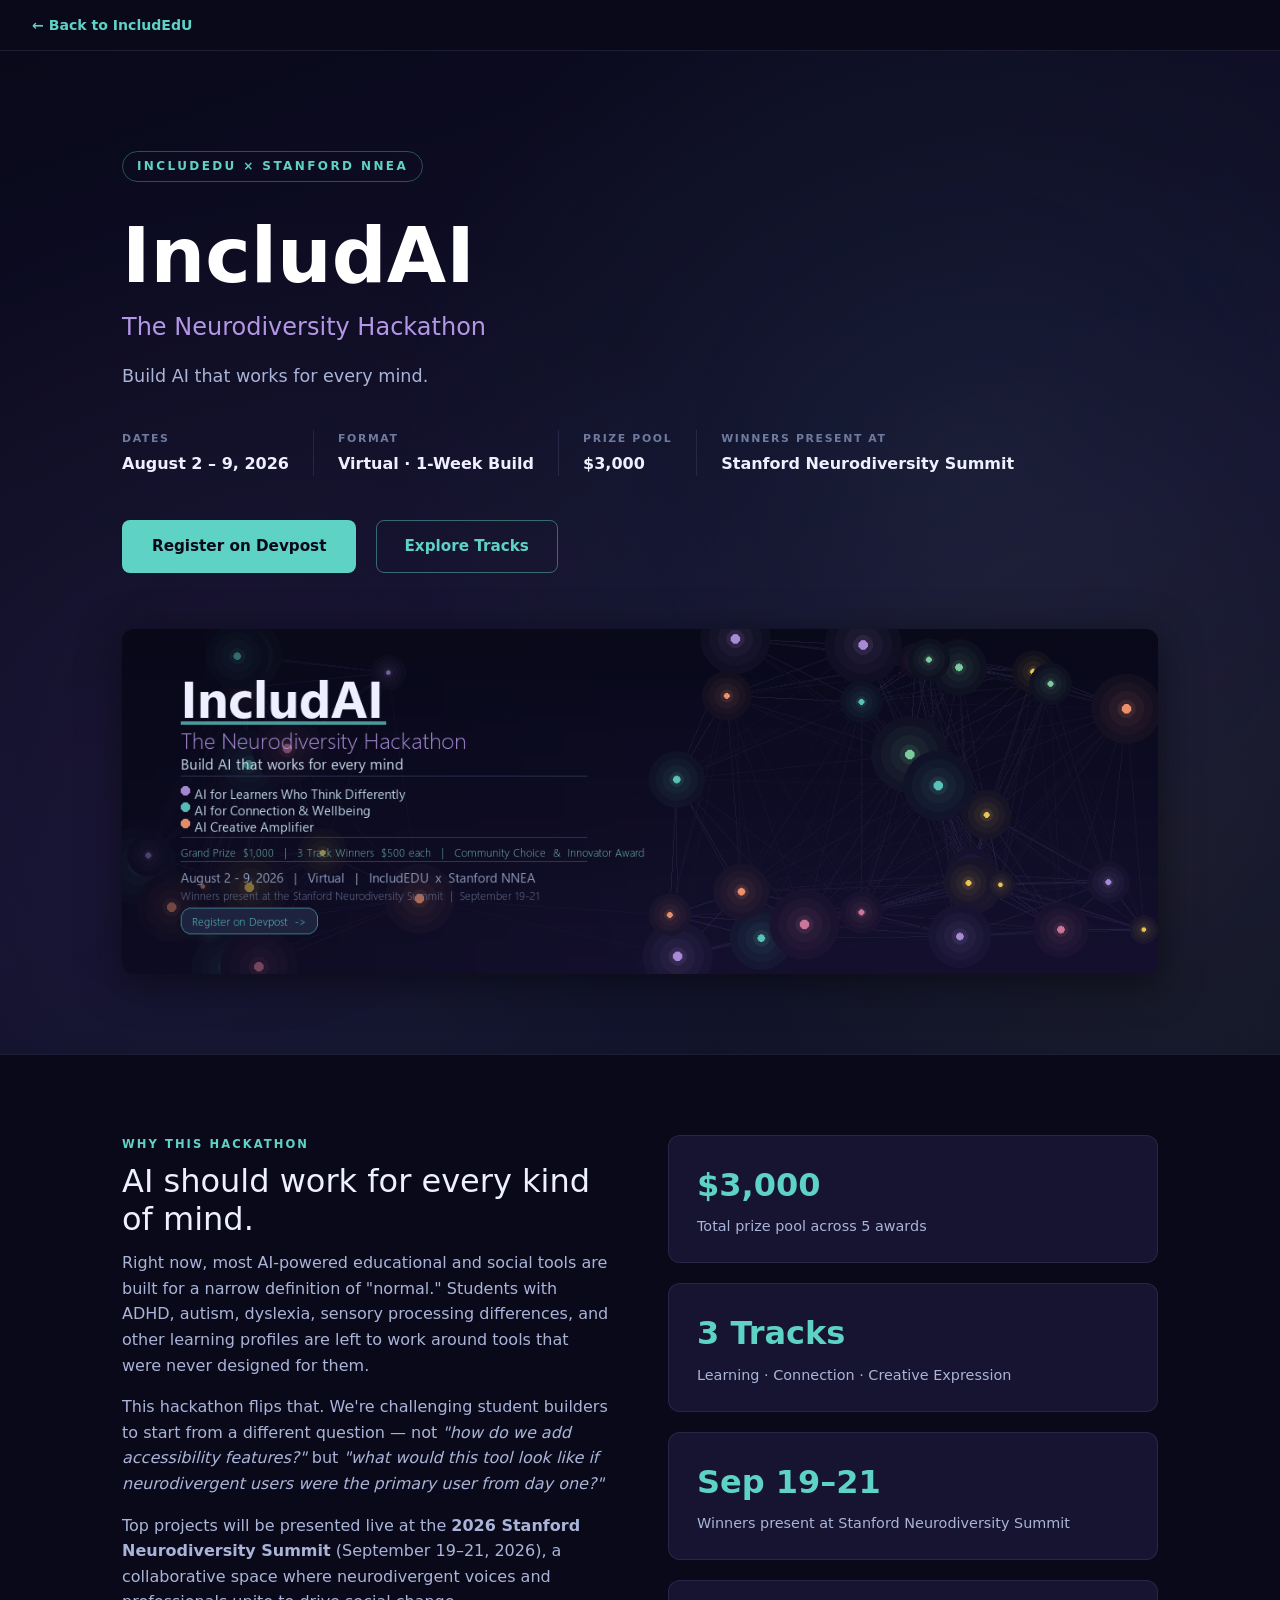
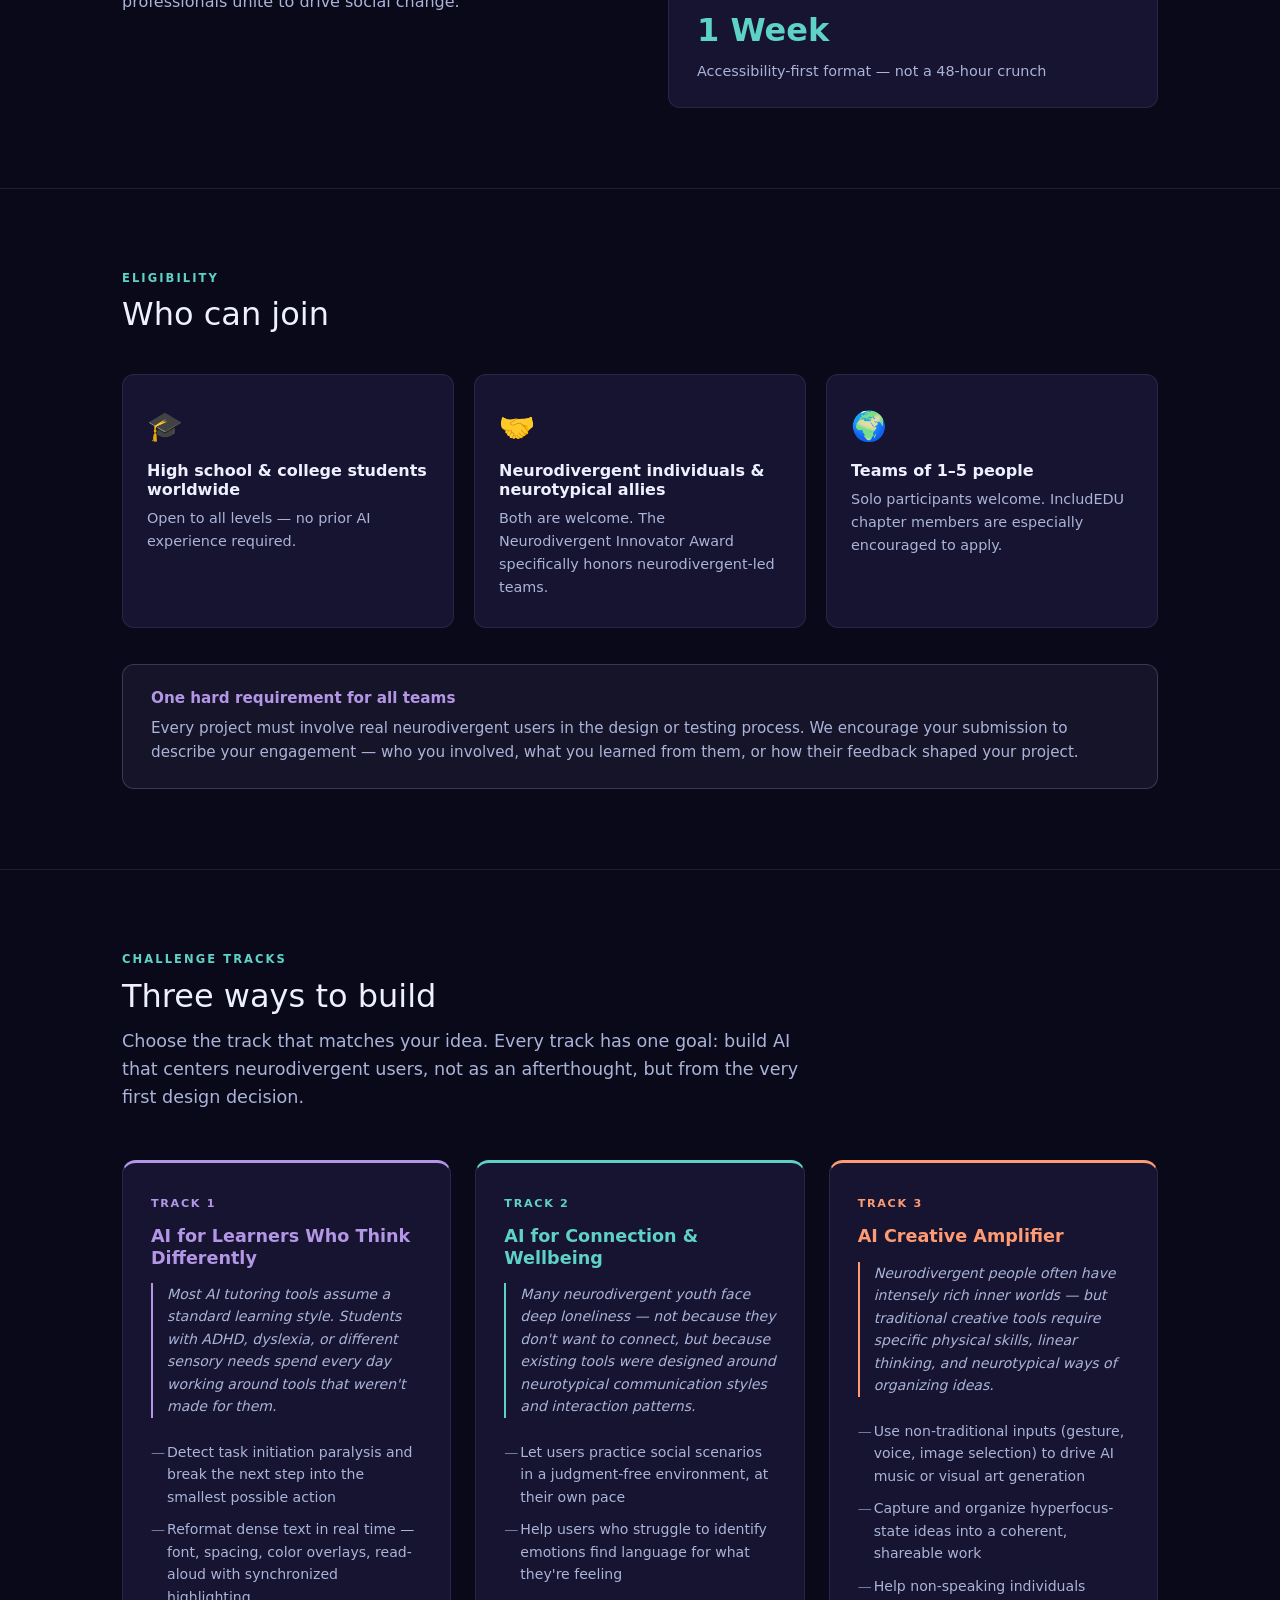
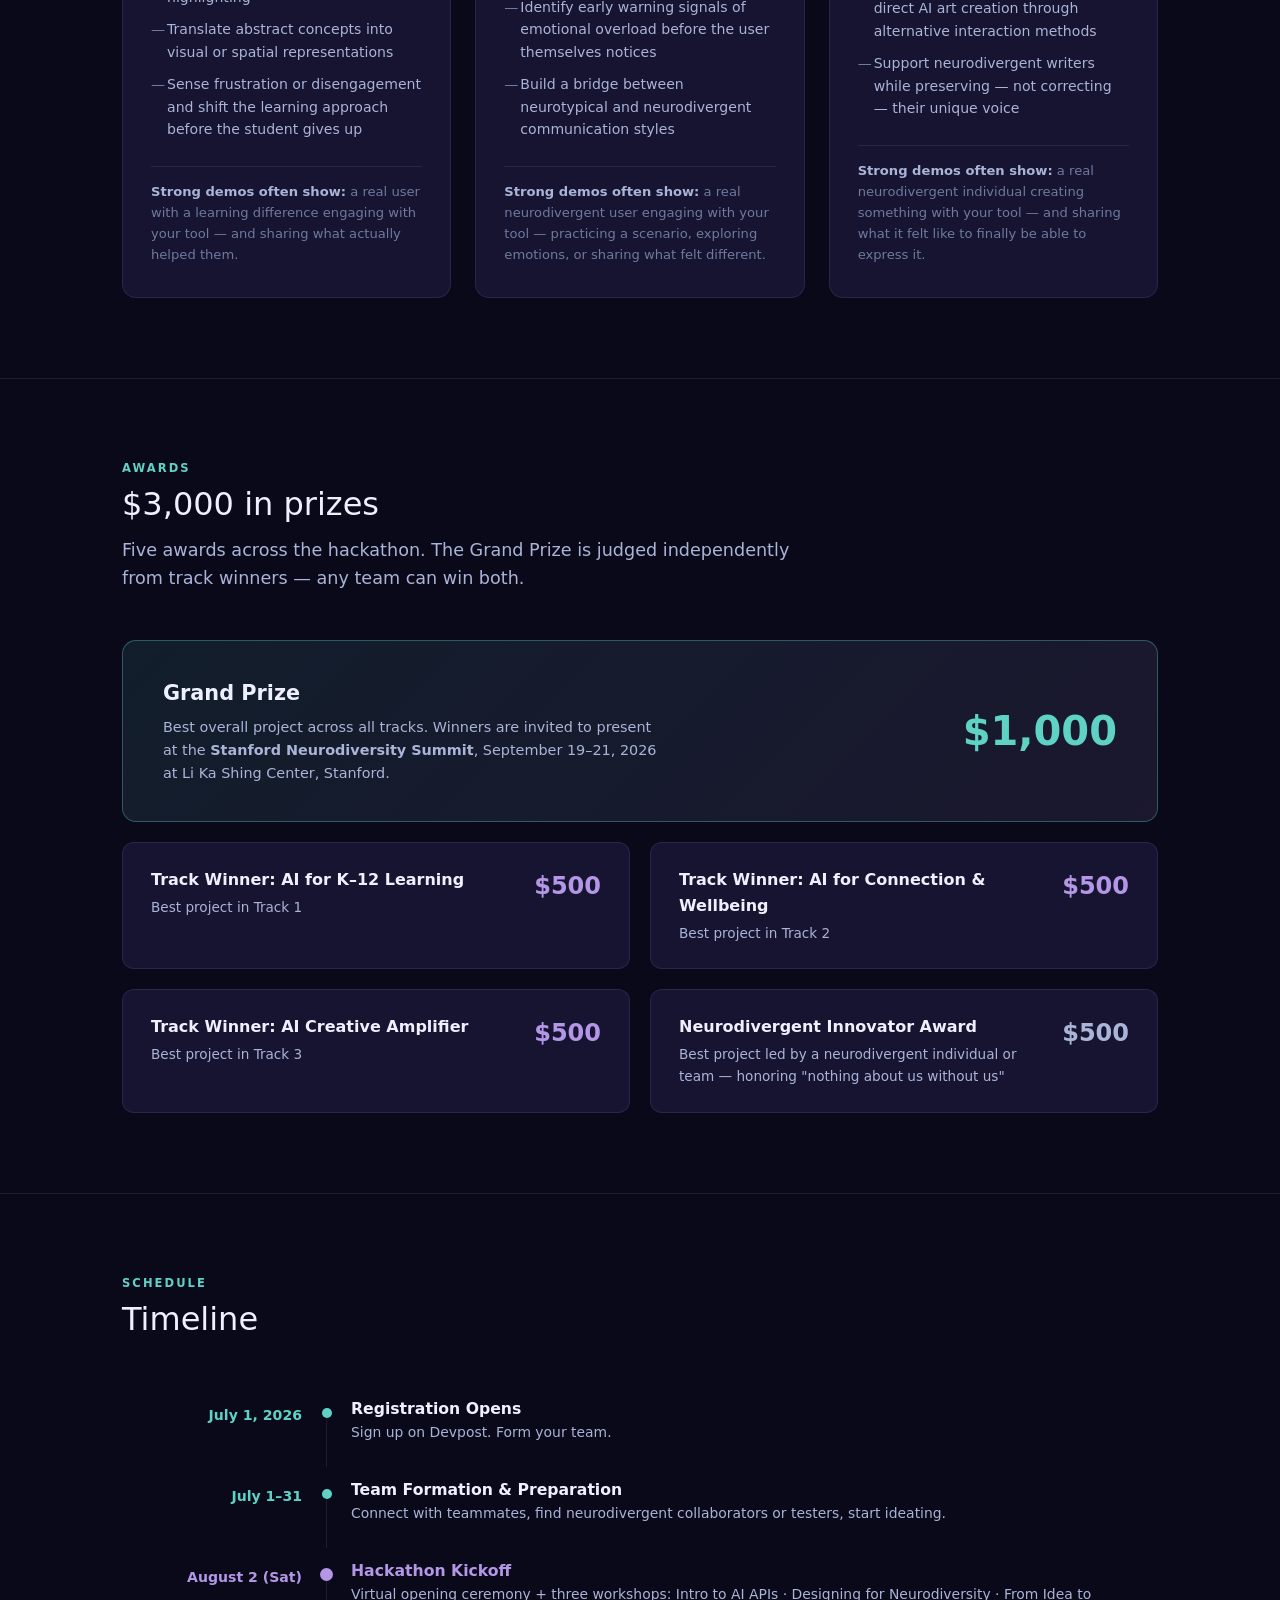
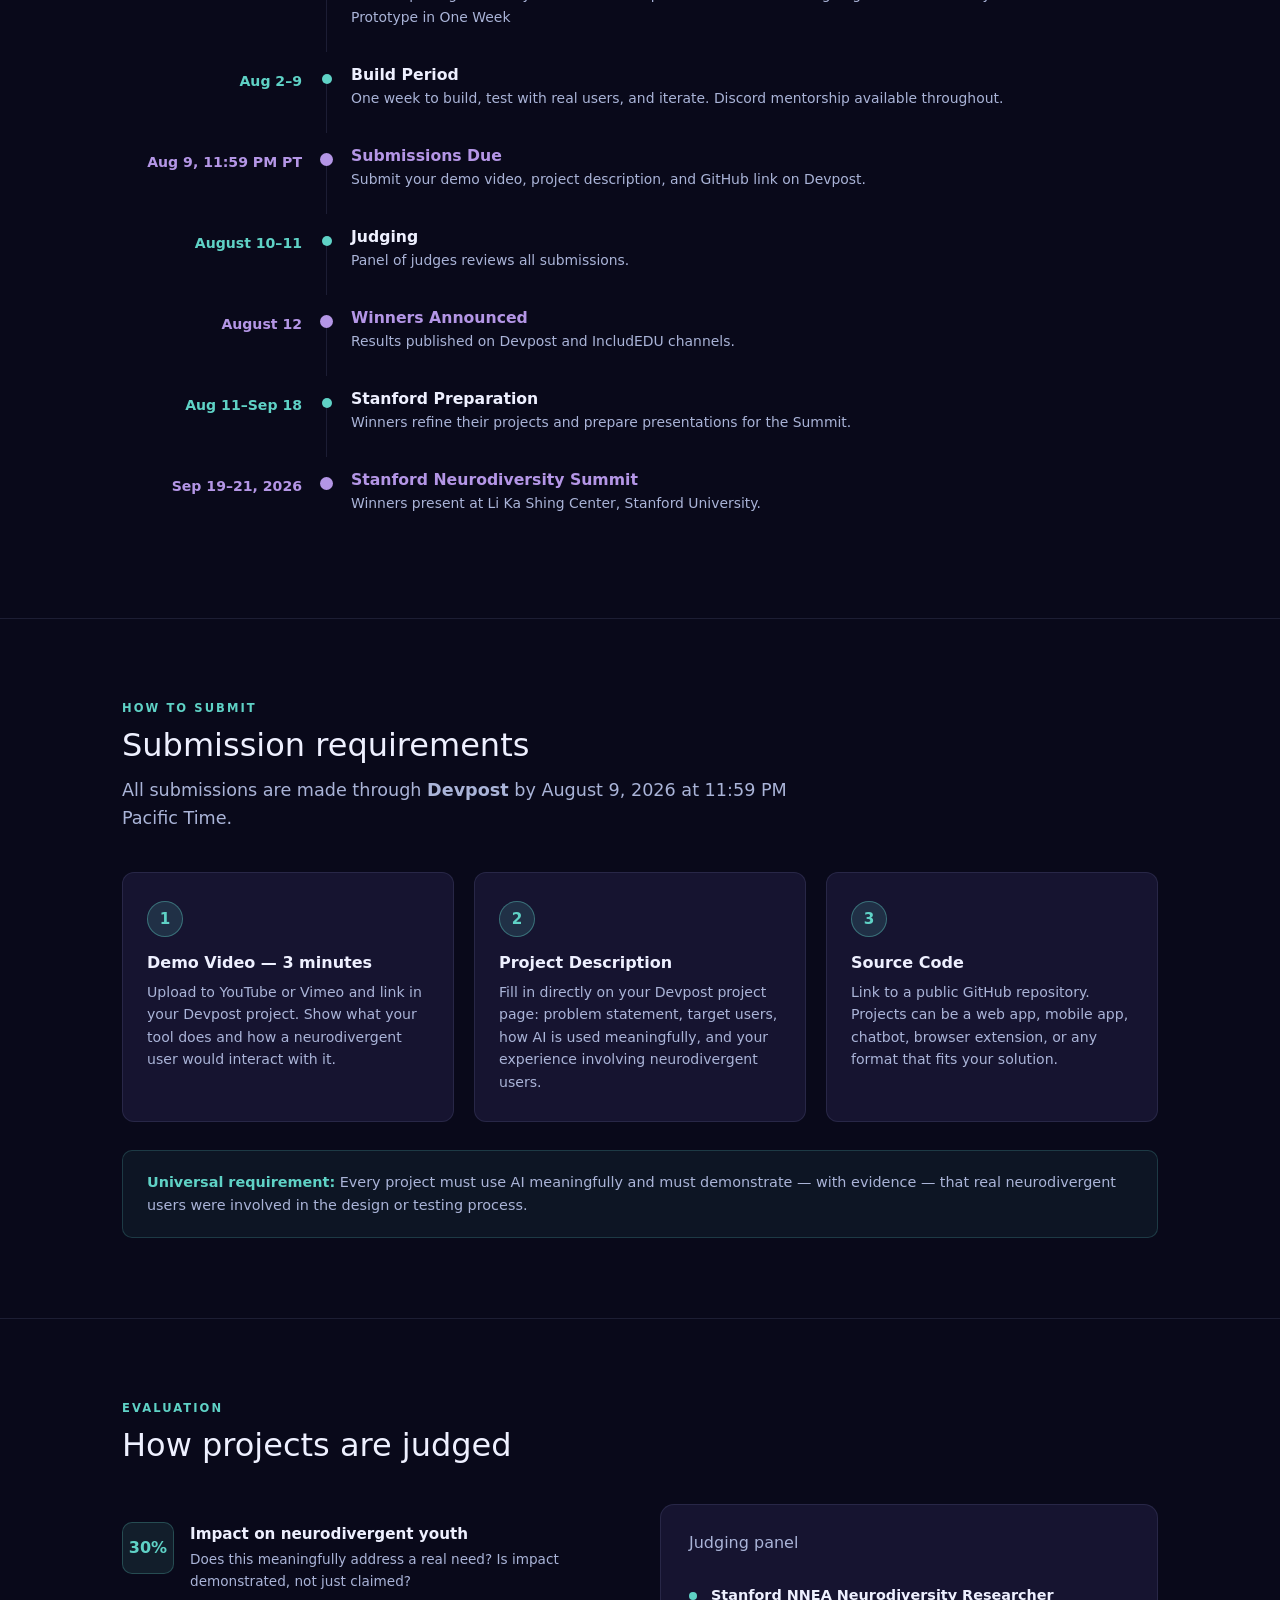
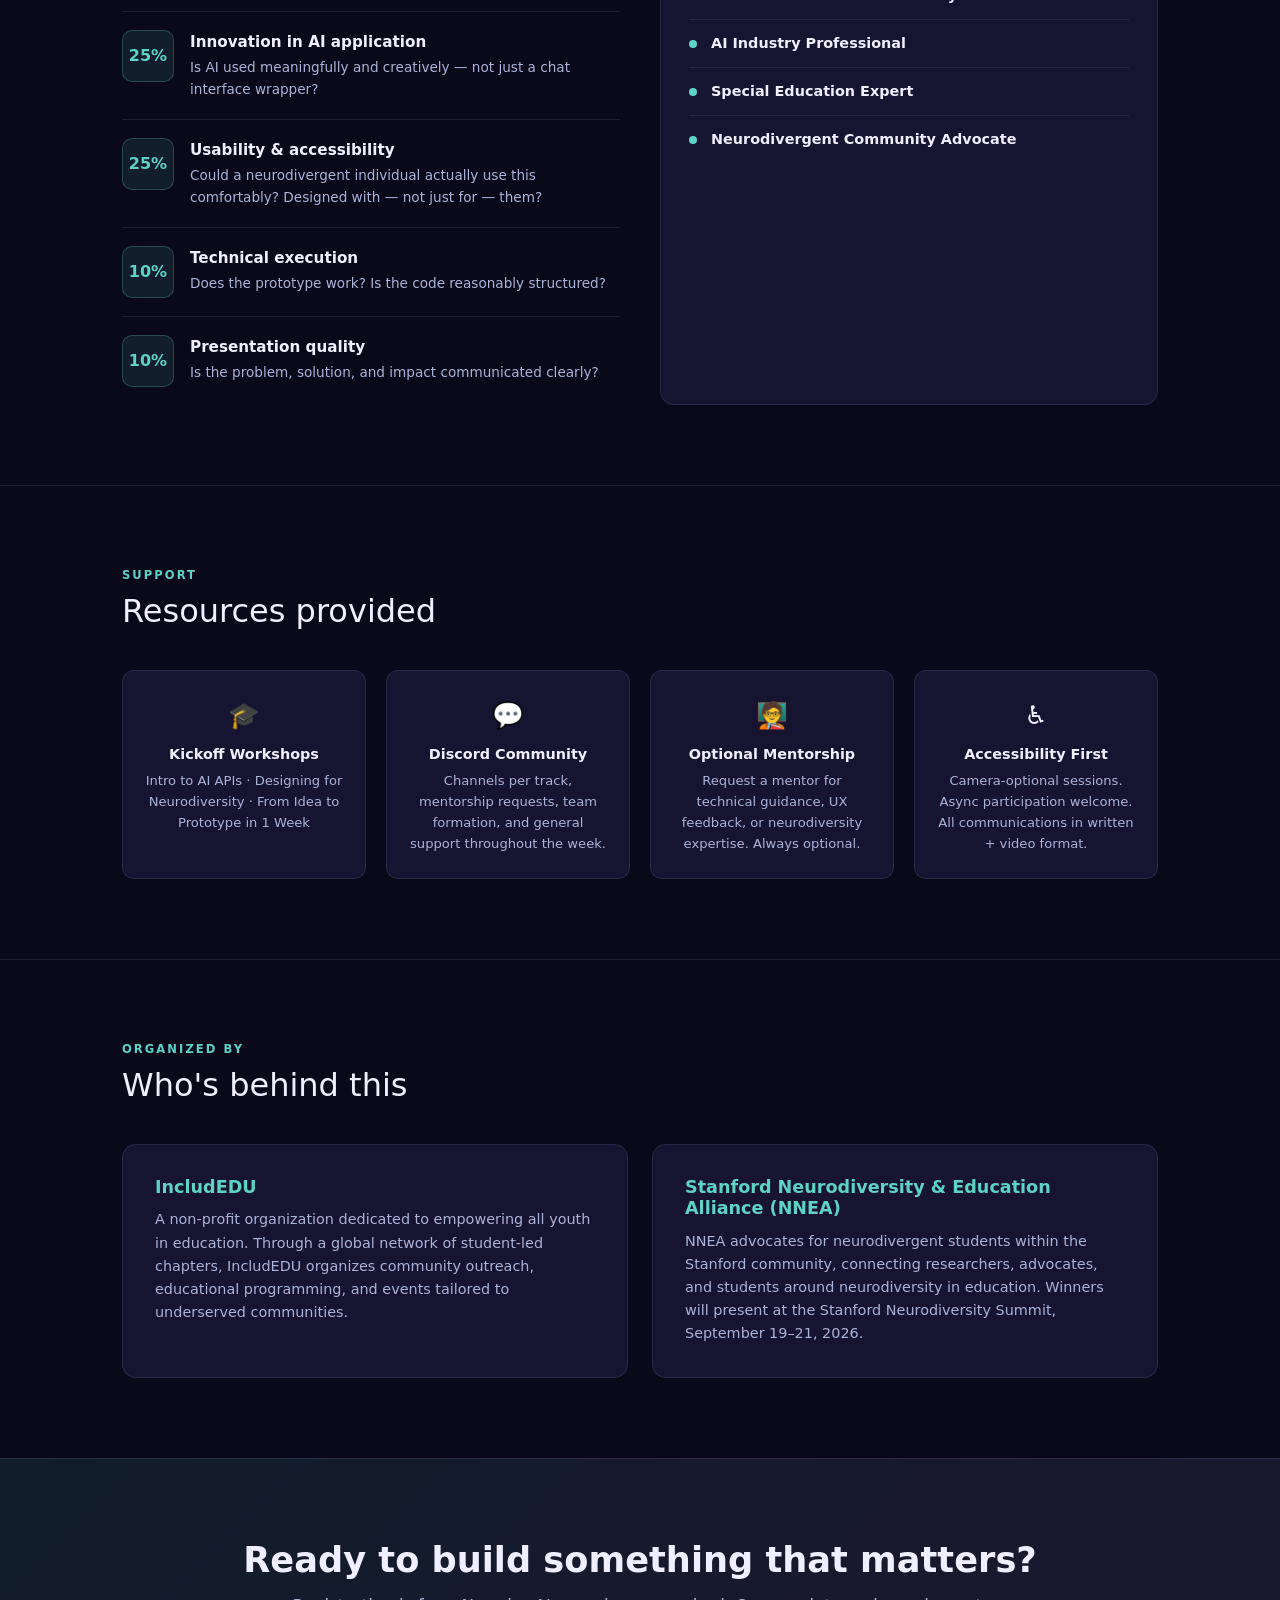
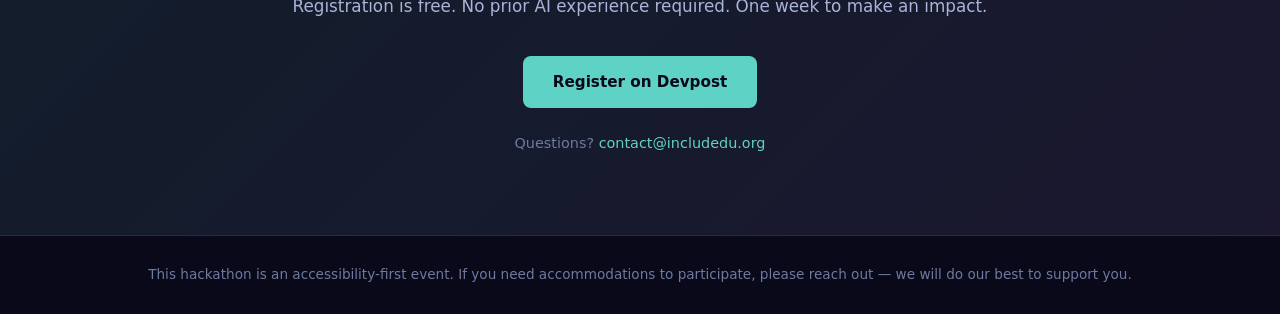
==== hackathon.html @ 64c28fb8 "Update hackathon timeline: judging Aug 10-11, winners Aug 12 Co-Authored-By: Claude Sonnet 4.6 <nore" ====
<!DOCTYPE html>
<html lang="en">
<head>
  <meta charset="UTF-8" />
  <meta name="viewport" content="width=device-width, initial-scale=1.0"/>
  <title>IncludAI: The Neurodiversity Hackathon | IncludEDU</title>
  <style>
    /* ── Reset & Base ─────────────────────────────── */
    *, *::before, *::after { box-sizing: border-box; margin: 0; padding: 0; }

    :root {
      --teal:     #5fd2c6;
      --lavender: #b496e6;
      --coral:    #ff9b73;
      --yellow:   #ffd555;
      --mint:     #87dcaa;
      --rose:     #da80a2;
      --dark:     #09091a;
      --dark-mid: #13102e;
      --dark-card:#161430;
      --border:   rgba(140,150,200,0.15);
      --text:     #eef0ff;
      --text-sub: #aab4d8;
      --text-dim: #6e7a9e;
      --font:     'Segoe UI', system-ui, -apple-system, sans-serif;
    }

    body { font-family: var(--font); background: var(--dark); color: var(--text); line-height: 1.6; }
    a { color: var(--teal); text-decoration: none; }
    a:hover { text-decoration: underline; }
    img { max-width: 100%; display: block; }

    .container { max-width: 1100px; margin: 0 auto; padding: 0 32px; }
    section { padding: 80px 0; }
    section + section { border-top: 1px solid var(--border); }

    h1, h2, h3 { line-height: 1.2; }
    h2 { font-size: 2rem; font-weight: 300; margin-bottom: 12px; color: var(--text); }
    h3 { font-size: 1.25rem; font-weight: 600; margin-bottom: 10px; }
    .section-label {
      font-size: 0.72rem; font-weight: 700; letter-spacing: 0.18em;
      text-transform: uppercase; color: var(--teal); margin-bottom: 8px;
    }
    .lead { font-size: 1.1rem; color: var(--text-sub); max-width: 680px; }

    /* ── Hero ─────────────────────────────────────── */
    .hero {
      background: linear-gradient(160deg, #09091a 0%, #13102e 60%, #0d1526 100%);
      padding: 100px 0 80px;
      position: relative; overflow: hidden;
    }
    .hero::before {
      content: '';
      position: absolute; inset: 0;
      background-image:
        radial-gradient(circle at 75% 40%, rgba(95,210,198,0.07) 0%, transparent 50%),
        radial-gradient(circle at 20% 70%, rgba(180,150,230,0.06) 0%, transparent 45%),
        radial-gradient(circle at 90% 80%, rgba(255,155,115,0.05) 0%, transparent 40%);
    }
    .hero .container { position: relative; }
    .hero-eyebrow {
      display: inline-block;
      font-size: 0.75rem; font-weight: 700; letter-spacing: 0.2em;
      text-transform: uppercase; color: var(--teal);
      border: 1px solid rgba(95,210,198,0.35);
      border-radius: 20px; padding: 5px 14px; margin-bottom: 28px;
    }
    .hero h1 {
      font-size: clamp(3rem, 6vw, 5rem);
      font-weight: 700; color: #fff; margin-bottom: 6px;
    }
    .hero h1 span { color: var(--teal); }
    .hero-sub {
      font-size: clamp(1.1rem, 2vw, 1.5rem);
      font-weight: 300; color: var(--lavender); margin-bottom: 16px;
    }
    .hero-tag {
      font-size: 1.1rem; color: var(--text-sub); margin-bottom: 40px;
    }
    .hero-meta {
      display: flex; flex-wrap: wrap; gap: 24px;
      margin-bottom: 44px;
    }
    .hero-meta-item { display: flex; flex-direction: column; }
    .hero-meta-item .label {
      font-size: 0.68rem; font-weight: 700; letter-spacing: 0.15em;
      text-transform: uppercase; color: var(--text-dim); margin-bottom: 3px;
    }
    .hero-meta-item .value {
      font-size: 1rem; font-weight: 600; color: var(--text);
    }
    .hero-divider {
      width: 1px; background: var(--border); align-self: stretch;
    }
    .btn-primary {
      display: inline-block;
      background: var(--teal); color: #09091a;
      font-weight: 700; font-size: 0.95rem;
      padding: 14px 30px; border-radius: 8px;
      transition: opacity 0.2s;
    }
    .btn-primary:hover { opacity: 0.88; text-decoration: none; }
    .btn-outline {
      display: inline-block;
      border: 1px solid rgba(95,210,198,0.45); color: var(--teal);
      font-weight: 600; font-size: 0.95rem;
      padding: 13px 28px; border-radius: 8px;
      margin-left: 14px; transition: background 0.2s;
    }
    .btn-outline:hover { background: rgba(95,210,198,0.08); text-decoration: none; }
    .hero-banner { margin-top: 56px; border-radius: 12px; overflow: hidden; box-shadow: 0 8px 40px rgba(0,0,0,0.5); }

    /* ── About ────────────────────────────────────── */
    .about-grid { display: grid; grid-template-columns: 1fr 1fr; gap: 56px; align-items: start; }
    .about-grid p { color: var(--text-sub); margin-bottom: 16px; }
    .about-stat-block { display: flex; flex-direction: column; gap: 20px; }
    .about-stat {
      background: var(--dark-card); border: 1px solid var(--border);
      border-radius: 12px; padding: 24px 28px;
    }
    .about-stat .number { font-size: 2rem; font-weight: 700; color: var(--teal); }
    .about-stat .desc { font-size: 0.9rem; color: var(--text-sub); margin-top: 4px; }

    /* ── Who Can Participate ──────────────────────── */
    .who-grid { display: grid; grid-template-columns: repeat(3, 1fr); gap: 20px; margin-top: 40px; }
    .who-card {
      background: var(--dark-card); border: 1px solid var(--border);
      border-radius: 12px; padding: 28px 24px;
    }
    .who-card .icon { font-size: 1.8rem; margin-bottom: 12px; }
    .who-card h3 { font-size: 1rem; color: var(--text); margin-bottom: 8px; }
    .who-card p { font-size: 0.9rem; color: var(--text-sub); }
    .requirement-box {
      margin-top: 36px;
      background: rgba(180,150,230,0.08);
      border: 1px solid rgba(180,150,230,0.25);
      border-radius: 12px; padding: 24px 28px;
    }
    .requirement-box h3 { color: var(--lavender); font-size: 0.95rem; margin-bottom: 8px; }
    .requirement-box p { color: var(--text-sub); font-size: 0.95rem; }

    /* ── Tracks ───────────────────────────────────── */
    .tracks-grid { display: grid; grid-template-columns: repeat(3, 1fr); gap: 24px; margin-top: 48px; }
    .track-card {
      background: var(--dark-card); border: 1px solid var(--border);
      border-radius: 14px; padding: 32px 28px; display: flex; flex-direction: column;
    }
    .track-card .track-num {
      font-size: 0.7rem; font-weight: 700; letter-spacing: 0.15em;
      text-transform: uppercase; margin-bottom: 14px;
    }
    .track-card h3 { font-size: 1.1rem; margin-bottom: 14px; }
    .track-card .problem {
      font-size: 0.88rem; color: var(--text-sub);
      font-style: italic; margin-bottom: 18px;
      padding-left: 14px; border-left: 2px solid;
    }
    .track-card .examples { list-style: none; margin-bottom: 20px; flex: 1; }
    .track-card .examples li {
      font-size: 0.88rem; color: var(--text-sub);
      padding: 5px 0 5px 16px; position: relative;
    }
    .track-card .examples li::before {
      content: '—'; position: absolute; left: 0; color: var(--text-dim);
    }
    .track-card .demo-note {
      font-size: 0.82rem; color: var(--text-dim);
      padding-top: 14px; border-top: 1px solid var(--border);
    }
    .track-card .demo-note strong { color: var(--text-sub); }

    .track-1 { border-top: 3px solid var(--lavender); }
    .track-1 .track-num { color: var(--lavender); }
    .track-1 h3 { color: var(--lavender); }
    .track-1 .problem { border-color: var(--lavender); }

    .track-2 { border-top: 3px solid var(--teal); }
    .track-2 .track-num { color: var(--teal); }
    .track-2 h3 { color: var(--teal); }
    .track-2 .problem { border-color: var(--teal); }

    .track-3 { border-top: 3px solid var(--coral); }
    .track-3 .track-num { color: var(--coral); }
    .track-3 h3 { color: var(--coral); }
    .track-3 .problem { border-color: var(--coral); }

    /* ── Prizes ───────────────────────────────────── */
    .prizes-main { display: grid; grid-template-columns: repeat(2, 1fr); gap: 20px; margin-top: 48px; }
    .prize-featured {
      grid-column: 1 / -1;
      background: linear-gradient(135deg, rgba(95,210,198,0.1), rgba(180,150,230,0.1));
      border: 1px solid rgba(95,210,198,0.35);
      border-radius: 14px; padding: 36px 40px;
      display: flex; justify-content: space-between; align-items: center;
    }
    .prize-featured .prize-name { font-size: 1.3rem; font-weight: 600; color: var(--text); }
    .prize-featured .prize-desc { font-size: 0.9rem; color: var(--text-sub); margin-top: 6px; max-width: 500px; }
    .prize-featured .prize-amount { font-size: 2.5rem; font-weight: 700; color: var(--teal); white-space: nowrap; margin-left: 32px; }
    .prize-card {
      background: var(--dark-card); border: 1px solid var(--border);
      border-radius: 12px; padding: 24px 28px;
      display: flex; justify-content: space-between; align-items: flex-start;
    }
    .prize-card .prize-name { font-size: 1rem; font-weight: 600; color: var(--text); }
    .prize-card .prize-desc { font-size: 0.85rem; color: var(--text-sub); margin-top: 4px; }
    .prize-card .prize-amount { font-size: 1.5rem; font-weight: 700; color: var(--text-sub); white-space: nowrap; margin-left: 16px; }
    .prize-card.highlight .prize-amount { color: var(--lavender); }

    /* ── Timeline ─────────────────────────────────── */
    .timeline { margin-top: 48px; }
    .timeline-item {
      display: grid; grid-template-columns: 180px 1px 1fr;
      gap: 0 24px; margin-bottom: 0;
    }
    .timeline-item:last-child .timeline-line { display: none; }
    .timeline-date {
      font-size: 0.88rem; font-weight: 600; color: var(--teal);
      padding: 18px 0; text-align: right;
    }
    .timeline-track { display: flex; flex-direction: column; align-items: center; }
    .timeline-dot {
      width: 10px; height: 10px; border-radius: 50%;
      background: var(--teal); margin-top: 22px; flex-shrink: 0;
    }
    .timeline-line { flex: 1; width: 1px; background: var(--border); }
    .timeline-content { padding: 14px 0 24px; }
    .timeline-content h3 { font-size: 0.98rem; color: var(--text); font-weight: 600; margin-bottom: 2px; }
    .timeline-content p { font-size: 0.87rem; color: var(--text-sub); }
    .timeline-item.featured .timeline-dot { background: var(--lavender); width: 13px; height: 13px; margin-top: 20px; }
    .timeline-item.featured .timeline-date { color: var(--lavender); }
    .timeline-item.featured .timeline-content h3 { color: var(--lavender); }

    /* ── Submission ───────────────────────────────── */
    .submission-steps { display: grid; grid-template-columns: repeat(3, 1fr); gap: 20px; margin-top: 40px; }
    .step-card {
      background: var(--dark-card); border: 1px solid var(--border);
      border-radius: 12px; padding: 28px 24px;
    }
    .step-num {
      width: 36px; height: 36px; border-radius: 50%;
      background: rgba(95,210,198,0.15); border: 1px solid rgba(95,210,198,0.4);
      color: var(--teal); font-weight: 700; font-size: 0.95rem;
      display: flex; align-items: center; justify-content: center;
      margin-bottom: 16px;
    }
    .step-card h3 { font-size: 1rem; margin-bottom: 8px; }
    .step-card p { font-size: 0.88rem; color: var(--text-sub); }
    .submission-note {
      margin-top: 28px; padding: 20px 24px;
      background: rgba(95,210,198,0.06); border: 1px solid rgba(95,210,198,0.2);
      border-radius: 10px; font-size: 0.9rem; color: var(--text-sub);
    }
    .submission-note strong { color: var(--teal); }

    /* ── Judging ──────────────────────────────────── */
    .judging-grid { display: grid; grid-template-columns: 1fr 1fr; gap: 40px; margin-top: 40px; }
    .criteria-list { list-style: none; }
    .criteria-item {
      display: flex; align-items: flex-start; gap: 16px;
      padding: 18px 0; border-bottom: 1px solid var(--border);
    }
    .criteria-item:last-child { border-bottom: none; }
    .criteria-weight {
      flex-shrink: 0; width: 52px; height: 52px;
      border-radius: 10px;
      background: rgba(95,210,198,0.1); border: 1px solid rgba(95,210,198,0.25);
      display: flex; align-items: center; justify-content: center;
      font-size: 1rem; font-weight: 700; color: var(--teal);
    }
    .criteria-name { font-weight: 600; color: var(--text); font-size: 0.95rem; margin-bottom: 3px; }
    .criteria-desc { font-size: 0.85rem; color: var(--text-sub); }
    .judges-panel { background: var(--dark-card); border: 1px solid var(--border); border-radius: 14px; padding: 28px; }
    .judges-panel h3 { font-size: 1rem; margin-bottom: 20px; color: var(--text-sub); font-weight: 400; }
    .judge-item { display: flex; align-items: center; gap: 14px; padding: 12px 0; border-bottom: 1px solid var(--border); }
    .judge-item:last-child { border-bottom: none; }
    .judge-dot { width: 8px; height: 8px; border-radius: 50%; background: var(--teal); flex-shrink: 0; }
    .judge-role { font-size: 0.9rem; color: var(--text); font-weight: 600; }
    .judge-status { font-size: 0.78rem; color: var(--teal); margin-top: 1px; }

    /* ── Resources ────────────────────────────────── */
    .resources-grid { display: grid; grid-template-columns: repeat(4, 1fr); gap: 20px; margin-top: 40px; }
    .resource-card {
      background: var(--dark-card); border: 1px solid var(--border);
      border-radius: 12px; padding: 24px 20px; text-align: center;
    }
    .resource-card .r-icon { font-size: 1.6rem; margin-bottom: 10px; }
    .resource-card h3 { font-size: 0.9rem; color: var(--text); margin-bottom: 6px; }
    .resource-card p { font-size: 0.82rem; color: var(--text-sub); }

    /* ── Organizers ───────────────────────────────── */
    .org-grid { display: grid; grid-template-columns: 1fr 1fr; gap: 24px; margin-top: 40px; }
    .org-card {
      background: var(--dark-card); border: 1px solid var(--border);
      border-radius: 14px; padding: 32px;
    }
    .org-card h3 { font-size: 1.1rem; color: var(--teal); margin-bottom: 10px; }
    .org-card p { font-size: 0.9rem; color: var(--text-sub); }

    /* ── CTA Banner ───────────────────────────────── */
    .cta-section {
      background: linear-gradient(135deg, rgba(95,210,198,0.1) 0%, rgba(180,150,230,0.1) 100%);
      border-top: 1px solid var(--border); border-bottom: 1px solid var(--border);
      text-align: center; padding: 80px 32px;
    }
    .cta-section h2 { font-size: 2.2rem; font-weight: 600; margin-bottom: 12px; }
    .cta-section p { color: var(--text-sub); margin-bottom: 36px; font-size: 1.05rem; }
    .cta-section .contact { margin-top: 24px; font-size: 0.9rem; color: var(--text-dim); }
    .cta-section .contact a { color: var(--teal); }

    /* ── Footer note ──────────────────────────────── */
    .access-note {
      text-align: center; padding: 28px 32px;
      font-size: 0.85rem; color: var(--text-dim);
    }

    /* ── Responsive ───────────────────────────────── */
    @media (max-width: 900px) {
      .tracks-grid, .who-grid { grid-template-columns: 1fr; }
      .about-grid, .judging-grid, .org-grid { grid-template-columns: 1fr; }
      .prizes-main { grid-template-columns: 1fr; }
      .prize-featured { flex-direction: column; }
      .prize-featured .prize-amount { margin-left: 0; margin-top: 16px; }
      .submission-steps, .resources-grid { grid-template-columns: 1fr 1fr; }
      .timeline-item { grid-template-columns: 120px 1px 1fr; }
    }
    @media (max-width: 600px) {
      .hero h1 { font-size: 2.5rem; }
      .submission-steps, .resources-grid { grid-template-columns: 1fr; }
      .timeline-item { grid-template-columns: 100px 1px 1fr; }
      .hero-meta { flex-direction: column; gap: 16px; }
      .hero-divider { display: none; }
    }
  </style>
</head>
<body>

<div style="background:#09091a;border-bottom:1px solid rgba(140,150,200,0.15);padding:12px 32px;">
  <a href="index.html" style="color:#5fd2c6;font-size:0.88rem;font-weight:600;text-decoration:none;">← Back to IncludEdU</a>
</div>

<!-- ═══════════════════════════════ HERO ═══════════════════════════════ -->
<section class="hero">
  <div class="container">
    <div class="hero-eyebrow">IncludEDU × Stanford NNEA</div>
    <h1>IncludAI</h1>
    <div class="hero-sub">The Neurodiversity Hackathon</div>
    <div class="hero-tag">Build AI that works for every mind.</div>

    <div class="hero-meta">
      <div class="hero-meta-item">
        <span class="label">Dates</span>
        <span class="value">August 2 – 9, 2026</span>
      </div>
      <div class="hero-divider"></div>
      <div class="hero-meta-item">
        <span class="label">Format</span>
        <span class="value">Virtual · 1-Week Build</span>
      </div>
      <div class="hero-divider"></div>
      <div class="hero-meta-item">
        <span class="label">Prize Pool</span>
        <span class="value">$3,000</span>
      </div>
      <div class="hero-divider"></div>
      <div class="hero-meta-item">
        <span class="label">Winners Present At</span>
        <span class="value">Stanford Neurodiversity Summit</span>
      </div>
    </div>

    <a href="https://devpost.com" class="btn-primary" target="_blank">Register on Devpost</a>
    <a href="#tracks" class="btn-outline">Explore Tracks</a>

    <div class="hero-banner">
      <img src="assets/images/hackathon-banner.png" alt="IncludAI: The Neurodiversity Hackathon banner" />
    </div>
  </div>
</section>

<!-- ═══════════════════════════════ ABOUT ══════════════════════════════ -->
<section>
  <div class="container">
    <div class="about-grid">
      <div>
        <div class="section-label">Why This Hackathon</div>
        <h2>AI should work for every kind of mind.</h2>
        <p>Right now, most AI-powered educational and social tools are built for a narrow definition of "normal." Students with ADHD, autism, dyslexia, sensory processing differences, and other learning profiles are left to work around tools that were never designed for them.</p>
        <p>This hackathon flips that. We're challenging student builders to start from a different question — not <em>"how do we add accessibility features?"</em> but <em>"what would this tool look like if neurodivergent users were the primary user from day one?"</em></p>
        <p>Top projects will be presented live at the <strong>2026 Stanford Neurodiversity Summit</strong> (September 19–21, 2026), a collaborative space where neurodivergent voices and professionals unite to drive social change.</p>
      </div>
      <div class="about-stat-block">
        <div class="about-stat">
          <div class="number">$3,000</div>
          <div class="desc">Total prize pool across 5 awards</div>
        </div>
        <div class="about-stat">
          <div class="number">3 Tracks</div>
          <div class="desc">Learning · Connection · Creative Expression</div>
        </div>
        <div class="about-stat">
          <div class="number">Sep 19–21</div>
          <div class="desc">Winners present at Stanford Neurodiversity Summit</div>
        </div>
        <div class="about-stat">
          <div class="number">1 Week</div>
          <div class="desc">Accessibility-first format — not a 48-hour crunch</div>
        </div>
      </div>
    </div>
  </div>
</section>

<!-- ════════════════════════ WHO CAN PARTICIPATE ════════════════════════ -->
<section>
  <div class="container">
    <div class="section-label">Eligibility</div>
    <h2>Who can join</h2>
    <div class="who-grid">
      <div class="who-card">
        <div class="icon">🎓</div>
        <h3>High school & college students worldwide</h3>
        <p>Open to all levels — no prior AI experience required.</p>
      </div>
      <div class="who-card">
        <div class="icon">🤝</div>
        <h3>Neurodivergent individuals & neurotypical allies</h3>
        <p>Both are welcome. The Neurodivergent Innovator Award specifically honors neurodivergent-led teams.</p>
      </div>
      <div class="who-card">
        <div class="icon">🌍</div>
        <h3>Teams of 1–5 people</h3>
        <p>Solo participants welcome. IncludEDU chapter members are especially encouraged to apply.</p>
      </div>
    </div>
    <div class="requirement-box">
      <h3>One hard requirement for all teams</h3>
      <p>Every project must involve real neurodivergent users in the design or testing process. We encourage your submission to describe your engagement — who you involved, what you learned from them, or how their feedback shaped your project.</p>
    </div>
  </div>
</section>

<!-- ═══════════════════════════════ TRACKS ═════════════════════════════ -->
<section id="tracks">
  <div class="container">
    <div class="section-label">Challenge Tracks</div>
    <h2>Three ways to build</h2>
    <p class="lead">Choose the track that matches your idea. Every track has one goal: build AI that centers neurodivergent users, not as an afterthought, but from the very first design decision.</p>

    <div class="tracks-grid">

      <div class="track-card track-1">
        <div class="track-num">Track 1</div>
        <h3>AI for Learners Who Think Differently</h3>
        <p class="problem">Most AI tutoring tools assume a standard learning style. Students with ADHD, dyslexia, or different sensory needs spend every day working around tools that weren't made for them.</p>
        <ul class="examples">
          <li>Detect task initiation paralysis and break the next step into the smallest possible action</li>
          <li>Reformat dense text in real time — font, spacing, color overlays, read-aloud with synchronized highlighting</li>
          <li>Translate abstract concepts into visual or spatial representations</li>
          <li>Sense frustration or disengagement and shift the learning approach before the student gives up</li>
        </ul>
        <div class="demo-note"><strong>Strong demos often show:</strong> a real user with a learning difference engaging with your tool — and sharing what actually helped them.</div>
      </div>

      <div class="track-card track-2">
        <div class="track-num">Track 2</div>
        <h3>AI for Connection &amp; Wellbeing</h3>
        <p class="problem">Many neurodivergent youth face deep loneliness — not because they don't want to connect, but because existing tools were designed around neurotypical communication styles and interaction patterns.</p>
        <ul class="examples">
          <li>Let users practice social scenarios in a judgment-free environment, at their own pace</li>
          <li>Help users who struggle to identify emotions find language for what they're feeling</li>
          <li>Identify early warning signals of emotional overload before the user themselves notices</li>
          <li>Build a bridge between neurotypical and neurodivergent communication styles</li>
        </ul>
        <div class="demo-note"><strong>Strong demos often show:</strong> a real neurodivergent user engaging with your tool — practicing a scenario, exploring emotions, or sharing what felt different.</div>
      </div>

      <div class="track-card track-3">
        <div class="track-num">Track 3</div>
        <h3>AI Creative Amplifier</h3>
        <p class="problem">Neurodivergent people often have intensely rich inner worlds — but traditional creative tools require specific physical skills, linear thinking, and neurotypical ways of organizing ideas.</p>
        <ul class="examples">
          <li>Use non-traditional inputs (gesture, voice, image selection) to drive AI music or visual art generation</li>
          <li>Capture and organize hyperfocus-state ideas into a coherent, shareable work</li>
          <li>Help non-speaking individuals direct AI art creation through alternative interaction methods</li>
          <li>Support neurodivergent writers while preserving — not correcting — their unique voice</li>
        </ul>
        <div class="demo-note"><strong>Strong demos often show:</strong> a real neurodivergent individual creating something with your tool — and sharing what it felt like to finally be able to express it.</div>
      </div>

    </div>
  </div>
</section>

<!-- ═══════════════════════════════ PRIZES ═════════════════════════════ -->
<section>
  <div class="container">
    <div class="section-label">Awards</div>
    <h2>$3,000 in prizes</h2>
    <p class="lead">Five awards across the hackathon. The Grand Prize is judged independently from track winners — any team can win both.</p>

    <div class="prizes-main">

      <div class="prize-featured">
        <div>
          <div class="prize-name">Grand Prize</div>
          <div class="prize-desc">Best overall project across all tracks. Winners are invited to present at the <strong>Stanford Neurodiversity Summit</strong>, September 19–21, 2026 at Li Ka Shing Center, Stanford.</div>
        </div>
        <div class="prize-amount">$1,000</div>
      </div>

      <div class="prize-card highlight">
        <div>
          <div class="prize-name">Track Winner: AI for K–12 Learning</div>
          <div class="prize-desc">Best project in Track 1</div>
        </div>
        <div class="prize-amount">$500</div>
      </div>

      <div class="prize-card highlight">
        <div>
          <div class="prize-name">Track Winner: AI for Connection &amp; Wellbeing</div>
          <div class="prize-desc">Best project in Track 2</div>
        </div>
        <div class="prize-amount">$500</div>
      </div>

      <div class="prize-card highlight">
        <div>
          <div class="prize-name">Track Winner: AI Creative Amplifier</div>
          <div class="prize-desc">Best project in Track 3</div>
        </div>
        <div class="prize-amount">$500</div>
      </div>

      <div class="prize-card">
        <div>
          <div class="prize-name">Neurodivergent Innovator Award</div>
          <div class="prize-desc">Best project led by a neurodivergent individual or team — honoring "nothing about us without us"</div>
        </div>
        <div class="prize-amount">$500</div>
      </div>

    </div>
  </div>
</section>

<!-- ═══════════════════════════════ TIMELINE ═══════════════════════════ -->
<section>
  <div class="container">
    <div class="section-label">Schedule</div>
    <h2>Timeline</h2>

    <div class="timeline">

      <div class="timeline-item">
        <div class="timeline-date">July 1, 2026</div>
        <div class="timeline-track"><div class="timeline-dot"></div><div class="timeline-line"></div></div>
        <div class="timeline-content">
          <h3>Registration Opens</h3>
          <p>Sign up on Devpost. Form your team.</p>
        </div>
      </div>

      <div class="timeline-item">
        <div class="timeline-date">July 1–31</div>
        <div class="timeline-track"><div class="timeline-dot"></div><div class="timeline-line"></div></div>
        <div class="timeline-content">
          <h3>Team Formation &amp; Preparation</h3>
          <p>Connect with teammates, find neurodivergent collaborators or testers, start ideating.</p>
        </div>
      </div>

      <div class="timeline-item featured">
        <div class="timeline-date">August 2 (Sat)</div>
        <div class="timeline-track"><div class="timeline-dot"></div><div class="timeline-line"></div></div>
        <div class="timeline-content">
          <h3>Hackathon Kickoff</h3>
          <p>Virtual opening ceremony + three workshops: Intro to AI APIs · Designing for Neurodiversity · From Idea to Prototype in One Week</p>
        </div>
      </div>

      <div class="timeline-item">
        <div class="timeline-date">Aug 2–9</div>
        <div class="timeline-track"><div class="timeline-dot"></div><div class="timeline-line"></div></div>
        <div class="timeline-content">
          <h3>Build Period</h3>
          <p>One week to build, test with real users, and iterate. Discord mentorship available throughout.</p>
        </div>
      </div>

      <div class="timeline-item featured">
        <div class="timeline-date">Aug 9, 11:59 PM PT</div>
        <div class="timeline-track"><div class="timeline-dot"></div><div class="timeline-line"></div></div>
        <div class="timeline-content">
          <h3>Submissions Due</h3>
          <p>Submit your demo video, project description, and GitHub link on Devpost.</p>
        </div>
      </div>

      <div class="timeline-item">
        <div class="timeline-date">August 10–11</div>
        <div class="timeline-track"><div class="timeline-dot"></div><div class="timeline-line"></div></div>
        <div class="timeline-content">
          <h3>Judging</h3>
          <p>Panel of judges reviews all submissions.</p>
        </div>
      </div>

      <div class="timeline-item featured">
        <div class="timeline-date">August 12</div>
        <div class="timeline-track"><div class="timeline-dot"></div><div class="timeline-line"></div></div>
        <div class="timeline-content">
          <h3>Winners Announced</h3>
          <p>Results published on Devpost and IncludEDU channels.</p>
        </div>
      </div>

      <div class="timeline-item">
        <div class="timeline-date">Aug 11–Sep 18</div>
        <div class="timeline-track"><div class="timeline-dot"></div><div class="timeline-line"></div></div>
        <div class="timeline-content">
          <h3>Stanford Preparation</h3>
          <p>Winners refine their projects and prepare presentations for the Summit.</p>
        </div>
      </div>

      <div class="timeline-item featured">
        <div class="timeline-date">Sep 19–21, 2026</div>
        <div class="timeline-track"><div class="timeline-dot"></div><div class="timeline-line"></div></div>
        <div class="timeline-content">
          <h3>Stanford Neurodiversity Summit</h3>
          <p>Winners present at Li Ka Shing Center, Stanford University.</p>
        </div>
      </div>

    </div>
  </div>
</section>

<!-- ══════════════════════ SUBMISSION REQUIREMENTS ═════════════════════ -->
<section>
  <div class="container">
    <div class="section-label">How to Submit</div>
    <h2>Submission requirements</h2>
    <p class="lead">All submissions are made through <strong>Devpost</strong> by August 9, 2026 at 11:59 PM Pacific Time.</p>

    <div class="submission-steps">
      <div class="step-card">
        <div class="step-num">1</div>
        <h3>Demo Video — 3 minutes</h3>
        <p>Upload to YouTube or Vimeo and link in your Devpost project. Show what your tool does and how a neurodivergent user would interact with it.</p>
      </div>
      <div class="step-card">
        <div class="step-num">2</div>
        <h3>Project Description</h3>
        <p>Fill in directly on your Devpost project page: problem statement, target users, how AI is used meaningfully, and your experience involving neurodivergent users.</p>
      </div>
      <div class="step-card">
        <div class="step-num">3</div>
        <h3>Source Code</h3>
        <p>Link to a public GitHub repository. Projects can be a web app, mobile app, chatbot, browser extension, or any format that fits your solution.</p>
      </div>
    </div>

    <div class="submission-note">
      <strong>Universal requirement:</strong> Every project must use AI meaningfully and must demonstrate — with evidence — that real neurodivergent users were involved in the design or testing process.
    </div>
  </div>
</section>

<!-- ═══════════════════════════════ JUDGING ════════════════════════════ -->
<section>
  <div class="container">
    <div class="section-label">Evaluation</div>
    <h2>How projects are judged</h2>

    <div class="judging-grid">
      <ul class="criteria-list">
        <li class="criteria-item">
          <div class="criteria-weight">30%</div>
          <div>
            <div class="criteria-name">Impact on neurodivergent youth</div>
            <div class="criteria-desc">Does this meaningfully address a real need? Is impact demonstrated, not just claimed?</div>
          </div>
        </li>
        <li class="criteria-item">
          <div class="criteria-weight">25%</div>
          <div>
            <div class="criteria-name">Innovation in AI application</div>
            <div class="criteria-desc">Is AI used meaningfully and creatively — not just a chat interface wrapper?</div>
          </div>
        </li>
        <li class="criteria-item">
          <div class="criteria-weight">25%</div>
          <div>
            <div class="criteria-name">Usability &amp; accessibility</div>
            <div class="criteria-desc">Could a neurodivergent individual actually use this comfortably? Designed with — not just for — them?</div>
          </div>
        </li>
        <li class="criteria-item">
          <div class="criteria-weight">10%</div>
          <div>
            <div class="criteria-name">Technical execution</div>
            <div class="criteria-desc">Does the prototype work? Is the code reasonably structured?</div>
          </div>
        </li>
        <li class="criteria-item">
          <div class="criteria-weight">10%</div>
          <div>
            <div class="criteria-name">Presentation quality</div>
            <div class="criteria-desc">Is the problem, solution, and impact communicated clearly?</div>
          </div>
        </li>
      </ul>

      <div class="judges-panel">
        <h3>Judging panel</h3>
        <div class="judge-item">
          <div class="judge-dot"></div>
          <div>
            <div class="judge-role">Stanford NNEA Neurodiversity Researcher</div>
          </div>
        </div>
        <div class="judge-item">
          <div class="judge-dot"></div>
          <div>
            <div class="judge-role">AI Industry Professional</div>
          </div>
        </div>
        <div class="judge-item">
          <div class="judge-dot"></div>
          <div>
            <div class="judge-role">Special Education Expert</div>
          </div>
        </div>
        <div class="judge-item">
          <div class="judge-dot"></div>
          <div>
            <div class="judge-role">Neurodivergent Community Advocate</div>
          </div>
        </div>
      </div>
    </div>
  </div>
</section>

<!-- ═══════════════════════════════ RESOURCES ══════════════════════════ -->
<section>
  <div class="container">
    <div class="section-label">Support</div>
    <h2>Resources provided</h2>

    <div class="resources-grid">
      <div class="resource-card">
        <div class="r-icon">🎓</div>
        <h3>Kickoff Workshops</h3>
        <p>Intro to AI APIs · Designing for Neurodiversity · From Idea to Prototype in 1 Week</p>
      </div>
      <div class="resource-card">
        <div class="r-icon">💬</div>
        <h3>Discord Community</h3>
        <p>Channels per track, mentorship requests, team formation, and general support throughout the week.</p>
      </div>
      <div class="resource-card">
        <div class="r-icon">🧑‍🏫</div>
        <h3>Optional Mentorship</h3>
        <p>Request a mentor for technical guidance, UX feedback, or neurodiversity expertise. Always optional.</p>
      </div>
      <div class="resource-card">
        <div class="r-icon">♿</div>
        <h3>Accessibility First</h3>
        <p>Camera-optional sessions. Async participation welcome. All communications in written + video format.</p>
      </div>
    </div>
  </div>
</section>

<!-- ═══════════════════════════════ ORGANIZERS ═════════════════════════ -->
<section>
  <div class="container">
    <div class="section-label">Organized By</div>
    <h2>Who's behind this</h2>
    <div class="org-grid">
      <div class="org-card">
        <h3>IncludEDU</h3>
        <p>A non-profit organization dedicated to empowering all youth in education. Through a global network of student-led chapters, IncludEDU organizes community outreach, educational programming, and events tailored to underserved communities.</p>
      </div>
      <div class="org-card">
        <h3>Stanford Neurodiversity &amp; Education Alliance (NNEA)</h3>
        <p>NNEA advocates for neurodivergent students within the Stanford community, connecting researchers, advocates, and students around neurodiversity in education. Winners will present at the Stanford Neurodiversity Summit, September 19–21, 2026.</p>
      </div>
    </div>
  </div>
</section>

<!-- ═══════════════════════════════ CTA ════════════════════════════════ -->
<section class="cta-section">
  <h2>Ready to build something that matters?</h2>
  <p>Registration is free. No prior AI experience required. One week to make an impact.</p>
  <a href="https://devpost.com" class="btn-primary" target="_blank">Register on Devpost</a>
  <div class="contact">Questions? <a href="mailto:contact@includedu.org">contact@includedu.org</a></div>
</section>

<div class="access-note">
  This hackathon is an accessibility-first event. If you need accommodations to participate, please reach out — we will do our best to support you.
</div>

</body>
</html>
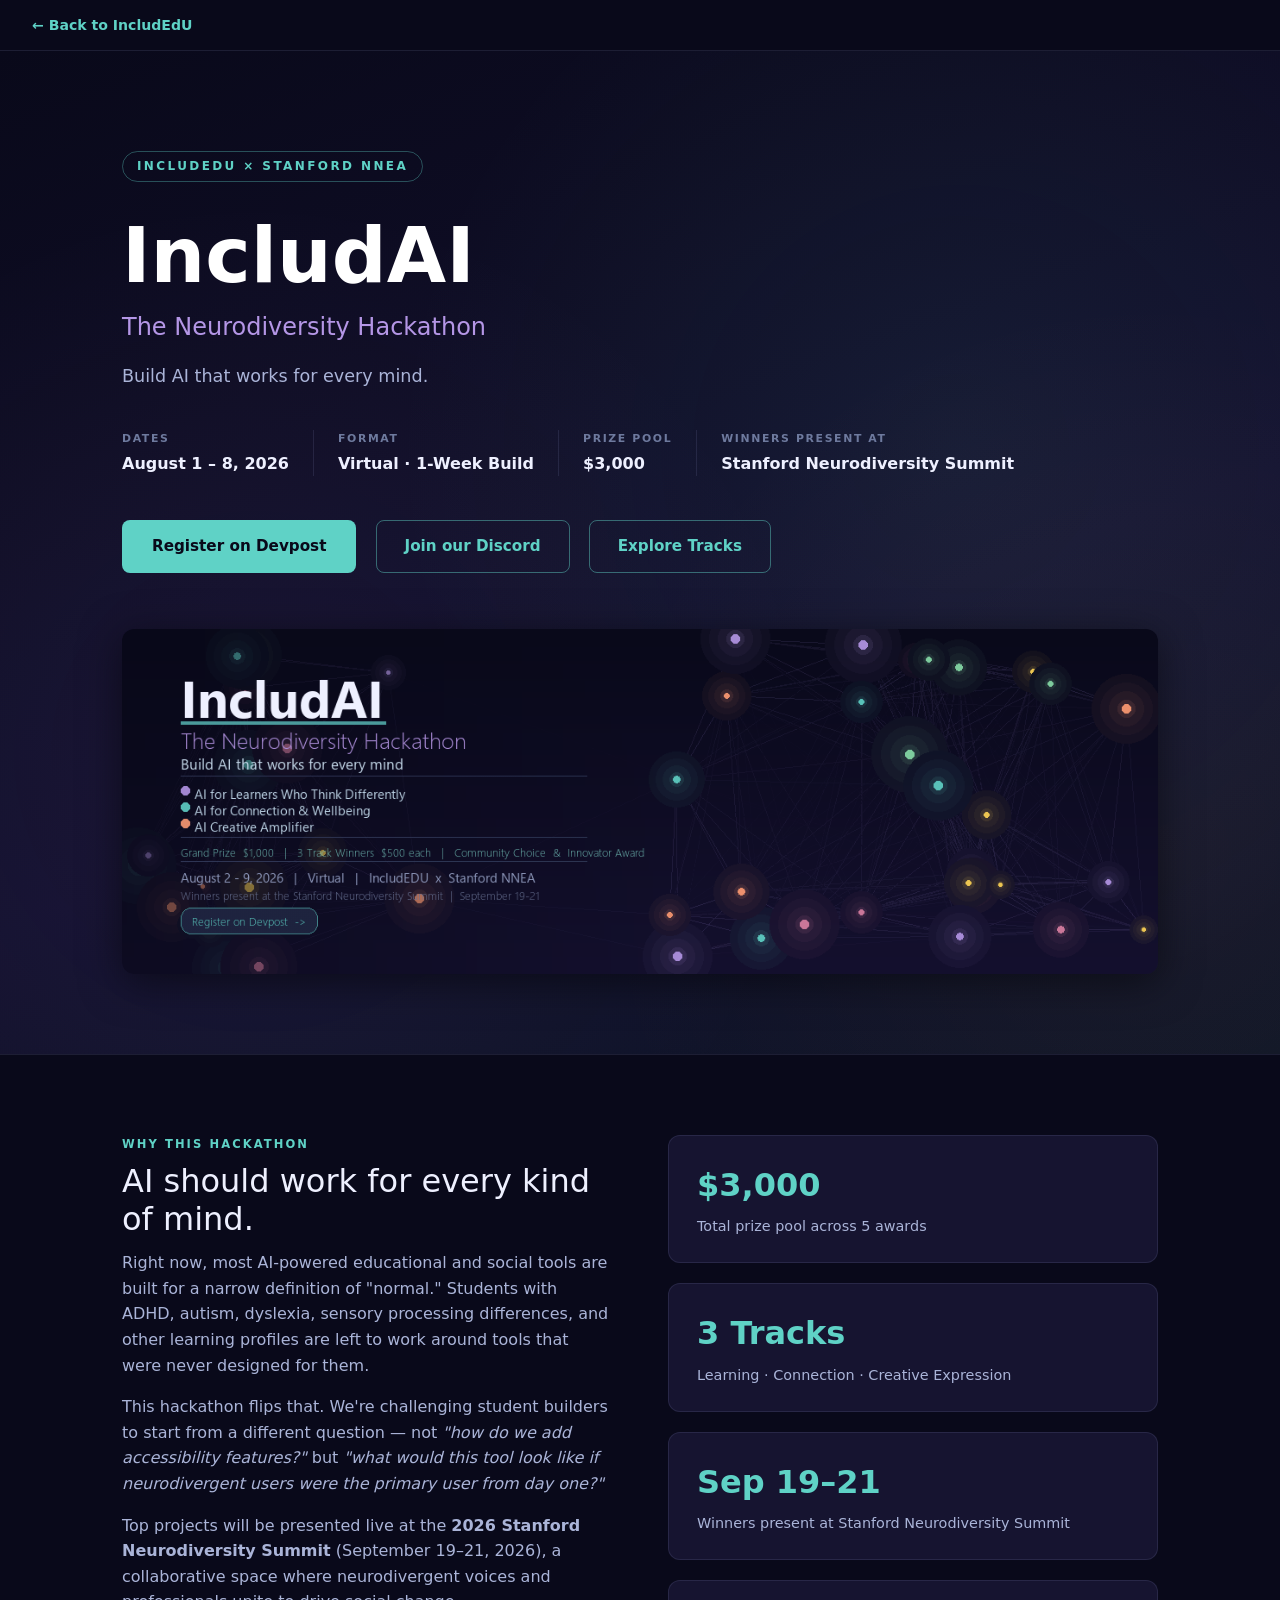
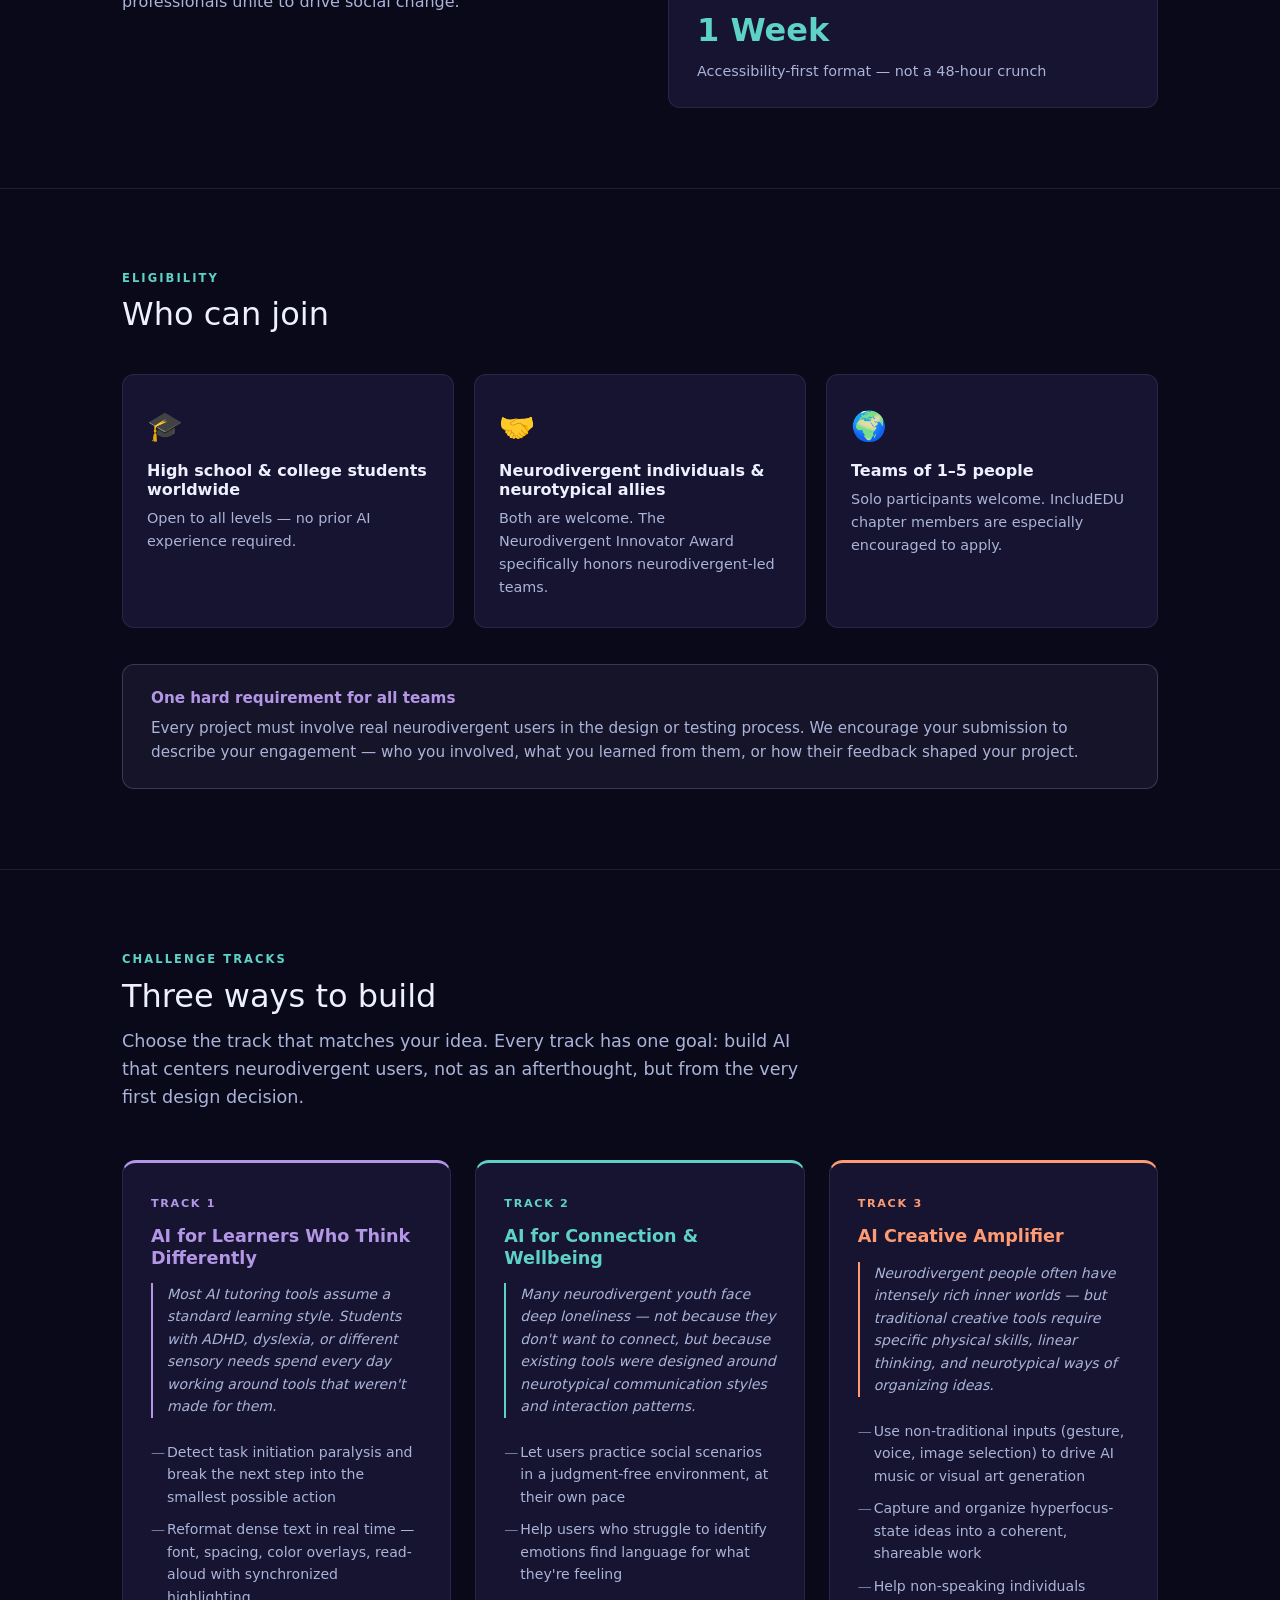
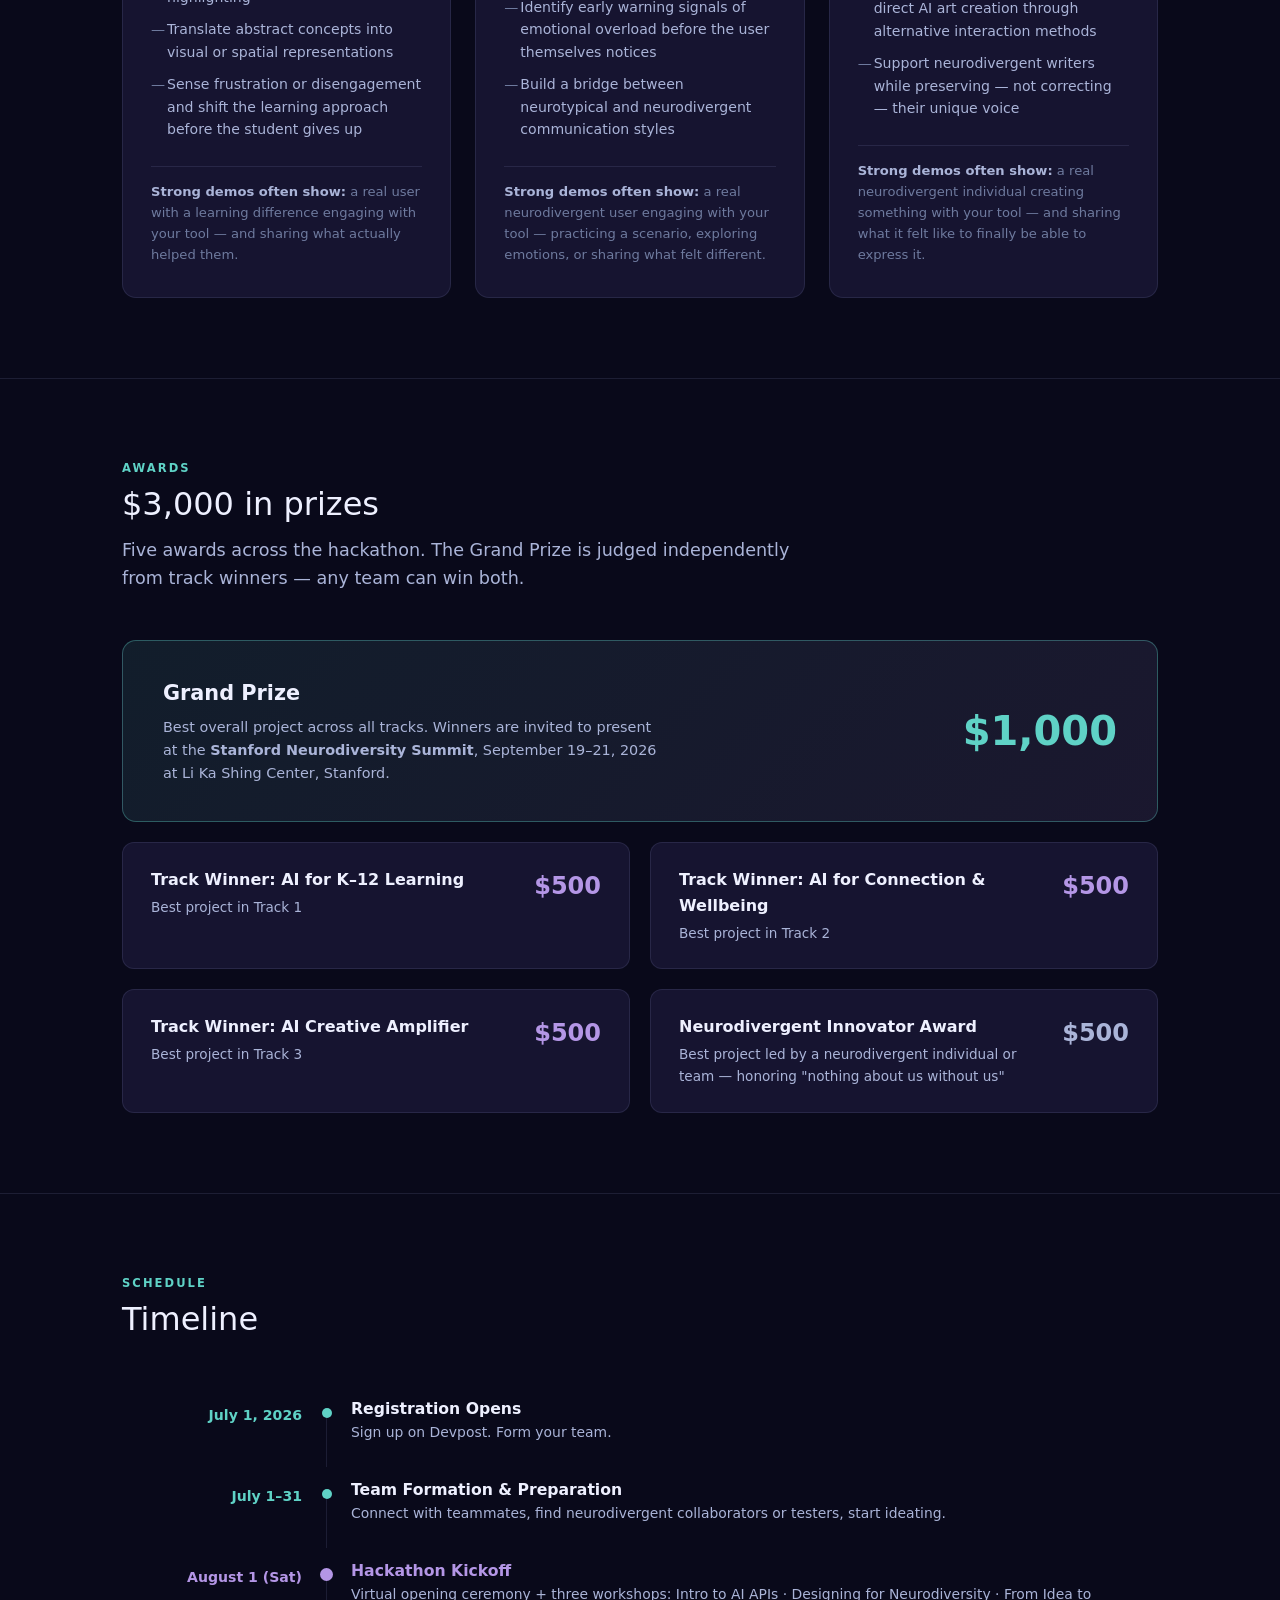
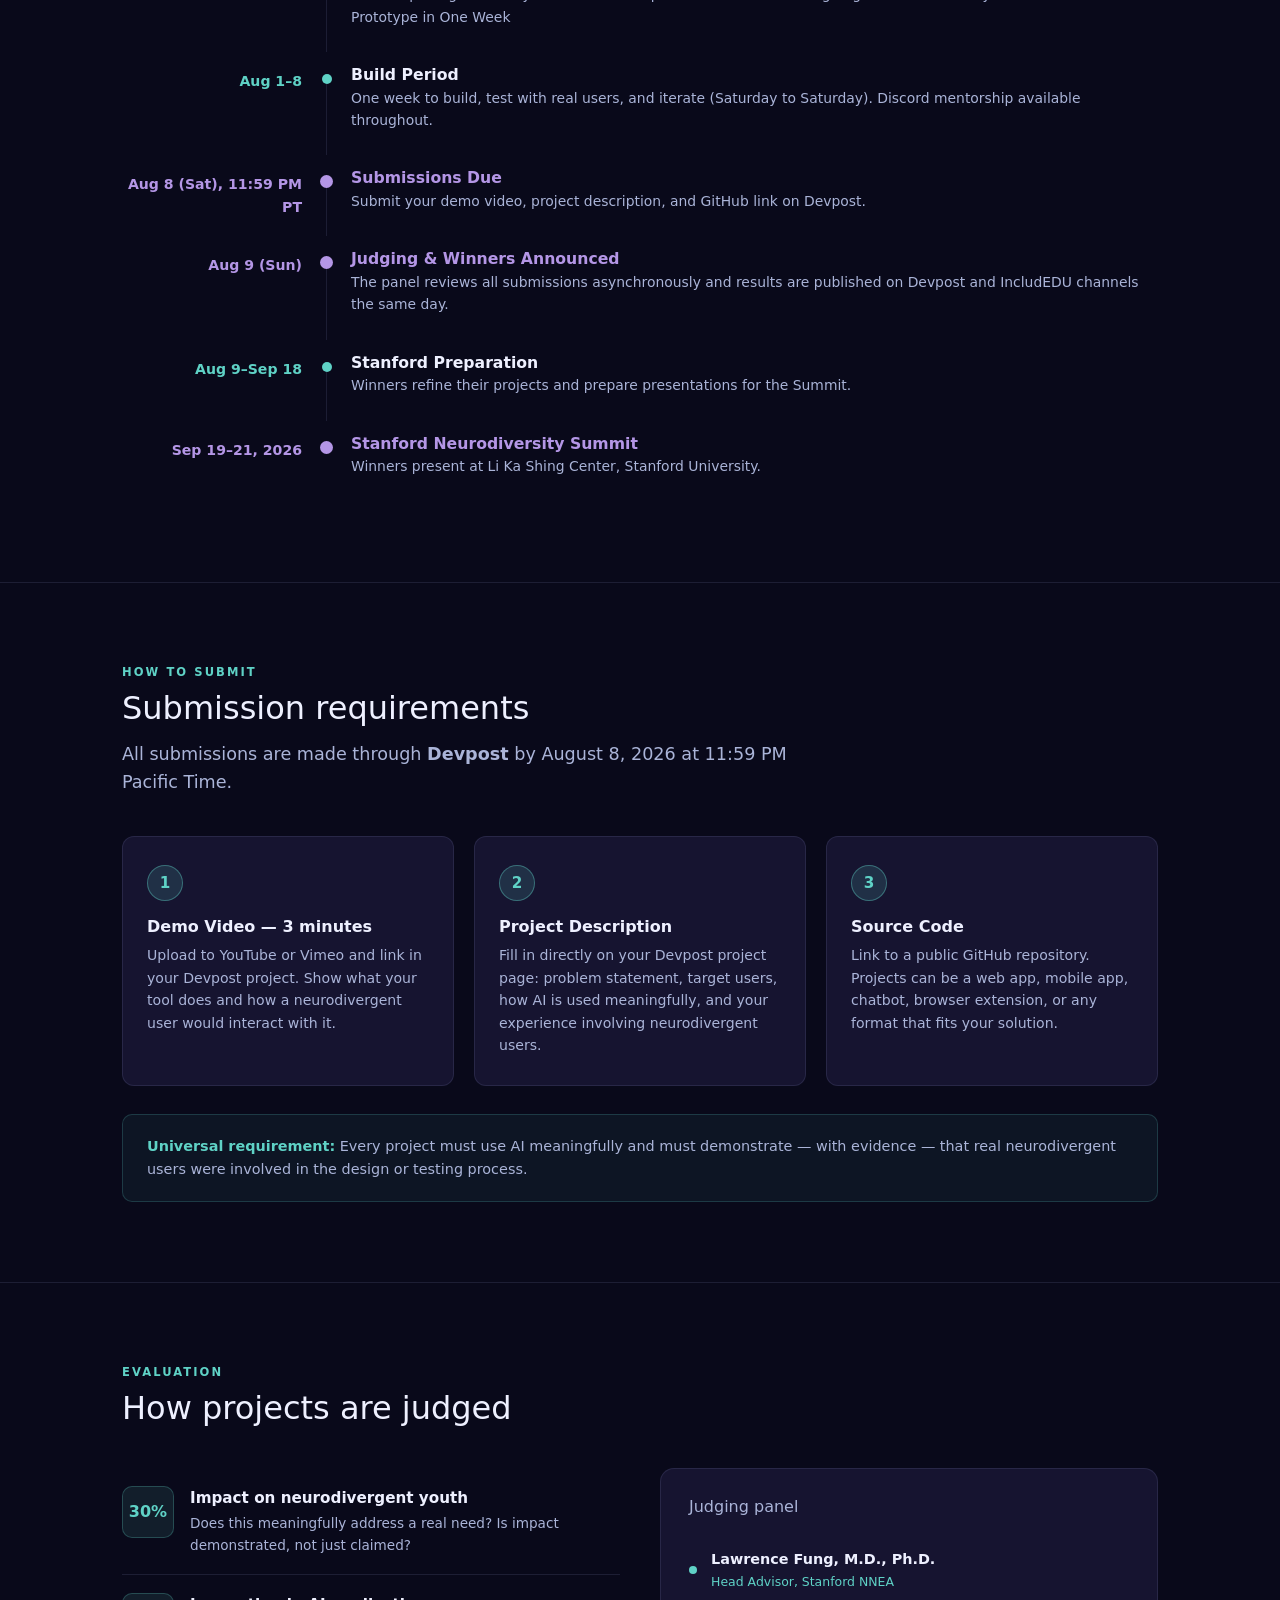
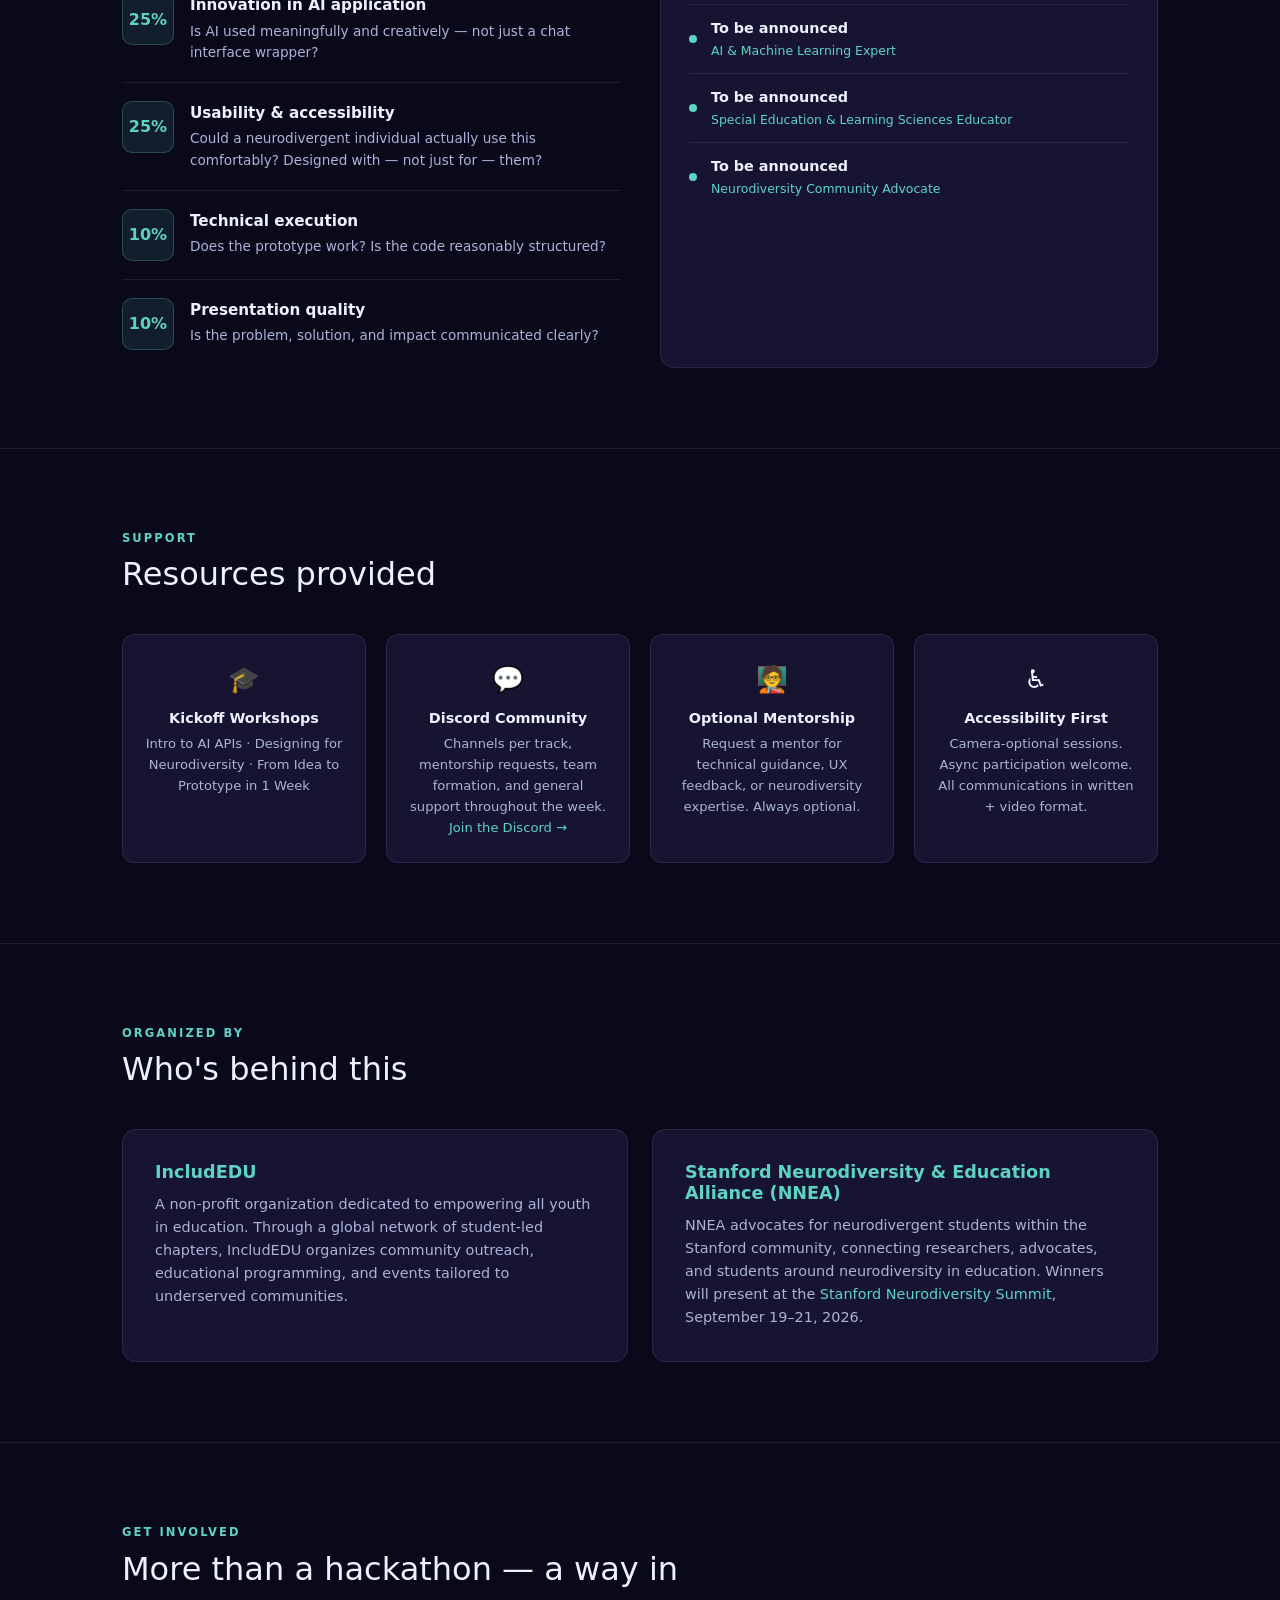
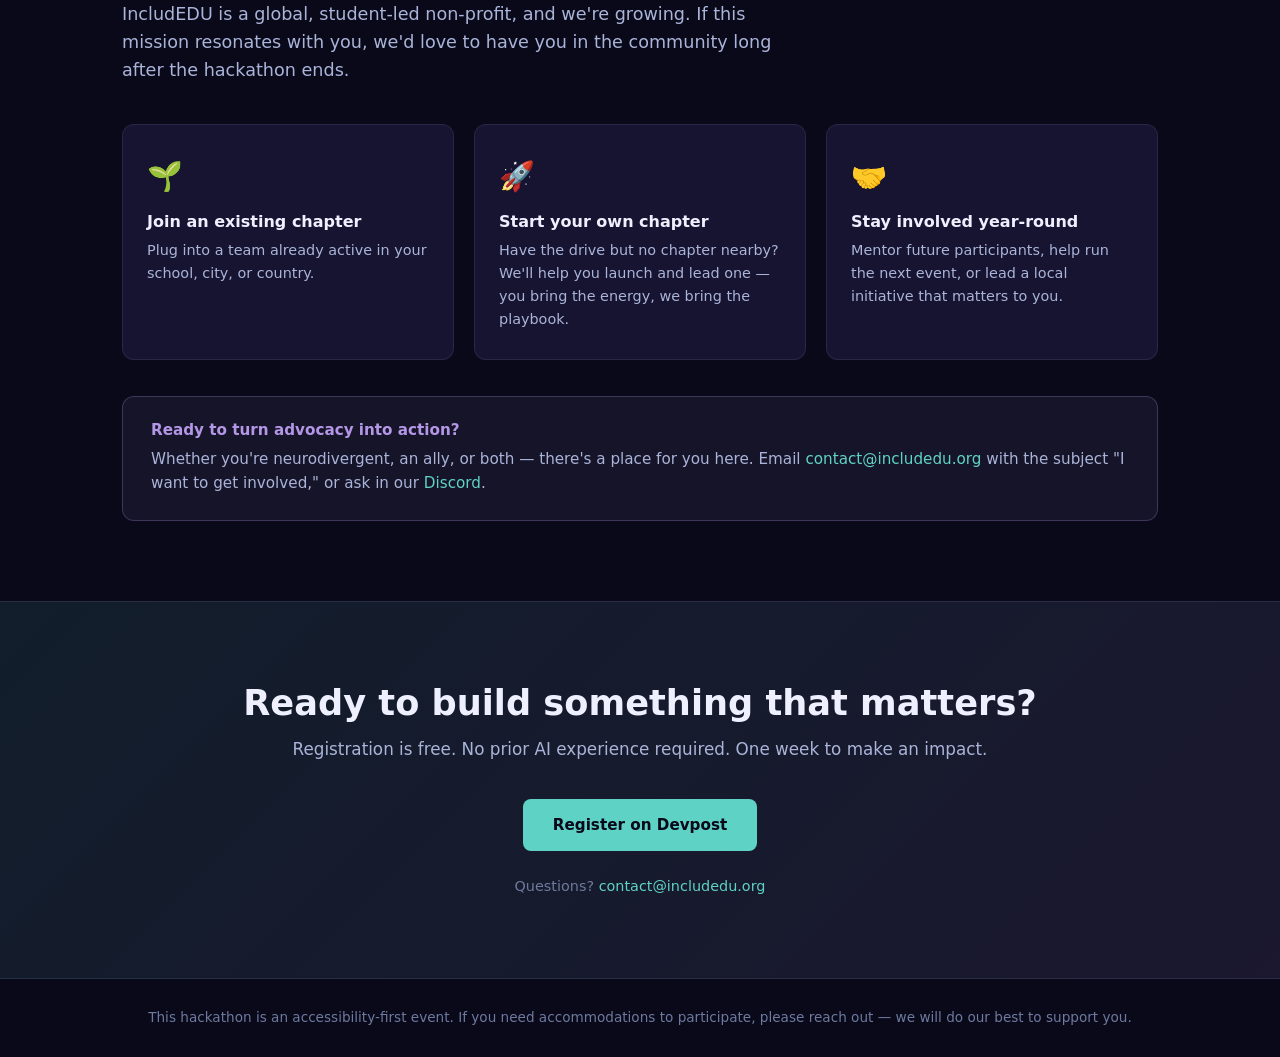
==== commit b72b62f5: "Replace hackathon page with updated version Co-Authored-By: Claude Sonnet 4.6 <noreply@anthropic.com" ====
--- a/hackathon.html
+++ b/hackathon.html
@@ -349,7 +349,7 @@
     <div class="hero-meta">
       <div class="hero-meta-item">
         <span class="label">Dates</span>
-        <span class="value">August 2 – 9, 2026</span>
+        <span class="value">August 1 – 8, 2026</span>
       </div>
       <div class="hero-divider"></div>
       <div class="hero-meta-item">
@@ -368,7 +368,8 @@
       </div>
     </div>
 
-    <a href="https://devpost.com" class="btn-primary" target="_blank">Register on Devpost</a>
+    <a href="https://includai--2026.devpost.com/" class="btn-primary" target="_blank">Register on Devpost</a>
+    <a href="https://discord.gg/bEXbrJxvu" class="btn-outline" target="_blank">Join our Discord</a>
     <a href="#tracks" class="btn-outline">Explore Tracks</a>
 
     <div class="hero-banner">
@@ -571,7 +572,7 @@
       </div>
 
       <div class="timeline-item featured">
-        <div class="timeline-date">August 2 (Sat)</div>
+        <div class="timeline-date">August 1 (Sat)</div>
         <div class="timeline-track"><div class="timeline-dot"></div><div class="timeline-line"></div></div>
         <div class="timeline-content">
           <h3>Hackathon Kickoff</h3>
@@ -580,16 +581,16 @@
       </div>
 
       <div class="timeline-item">
-        <div class="timeline-date">Aug 2–9</div>
+        <div class="timeline-date">Aug 1–8</div>
         <div class="timeline-track"><div class="timeline-dot"></div><div class="timeline-line"></div></div>
         <div class="timeline-content">
           <h3>Build Period</h3>
-          <p>One week to build, test with real users, and iterate. Discord mentorship available throughout.</p>
+          <p>One week to build, test with real users, and iterate (Saturday to Saturday). Discord mentorship available throughout.</p>
         </div>
       </div>
 
       <div class="timeline-item featured">
-        <div class="timeline-date">Aug 9, 11:59 PM PT</div>
+        <div class="timeline-date">Aug 8 (Sat), 11:59 PM PT</div>
         <div class="timeline-track"><div class="timeline-dot"></div><div class="timeline-line"></div></div>
         <div class="timeline-content">
           <h3>Submissions Due</h3>
@@ -597,26 +598,17 @@
         </div>
       </div>
 
-      <div class="timeline-item">
-        <div class="timeline-date">August 10–11</div>
+      <div class="timeline-item featured">
+        <div class="timeline-date">Aug 9 (Sun)</div>
         <div class="timeline-track"><div class="timeline-dot"></div><div class="timeline-line"></div></div>
         <div class="timeline-content">
-          <h3>Judging</h3>
-          <p>Panel of judges reviews all submissions.</p>
-        </div>
-      </div>
-
-      <div class="timeline-item featured">
-        <div class="timeline-date">August 12</div>
-        <div class="timeline-track"><div class="timeline-dot"></div><div class="timeline-line"></div></div>
-        <div class="timeline-content">
-          <h3>Winners Announced</h3>
-          <p>Results published on Devpost and IncludEDU channels.</p>
+          <h3>Judging &amp; Winners Announced</h3>
+          <p>The panel reviews all submissions asynchronously and results are published on Devpost and IncludEDU channels the same day.</p>
         </div>
       </div>
 
       <div class="timeline-item">
-        <div class="timeline-date">Aug 11–Sep 18</div>
+        <div class="timeline-date">Aug 9–Sep 18</div>
         <div class="timeline-track"><div class="timeline-dot"></div><div class="timeline-line"></div></div>
         <div class="timeline-content">
           <h3>Stanford Preparation</h3>
@@ -642,7 +634,7 @@
   <div class="container">
     <div class="section-label">How to Submit</div>
     <h2>Submission requirements</h2>
-    <p class="lead">All submissions are made through <strong>Devpost</strong> by August 9, 2026 at 11:59 PM Pacific Time.</p>
+    <p class="lead">All submissions are made through <strong>Devpost</strong> by August 8, 2026 at 11:59 PM Pacific Time.</p>
 
     <div class="submission-steps">
       <div class="step-card">
@@ -718,25 +710,29 @@
         <div class="judge-item">
           <div class="judge-dot"></div>
           <div>
-            <div class="judge-role">Stanford NNEA Neurodiversity Researcher</div>
+            <div class="judge-role">Lawrence Fung, M.D., Ph.D.</div>
+            <div class="judge-status">Head Advisor, Stanford NNEA</div>
           </div>
         </div>
         <div class="judge-item">
           <div class="judge-dot"></div>
           <div>
-            <div class="judge-role">AI Industry Professional</div>
+            <div class="judge-role">To be announced</div>
+            <div class="judge-status">AI &amp; Machine Learning Expert</div>
           </div>
         </div>
         <div class="judge-item">
           <div class="judge-dot"></div>
           <div>
-            <div class="judge-role">Special Education Expert</div>
+            <div class="judge-role">To be announced</div>
+            <div class="judge-status">Special Education &amp; Learning Sciences Educator</div>
           </div>
         </div>
         <div class="judge-item">
           <div class="judge-dot"></div>
           <div>
-            <div class="judge-role">Neurodivergent Community Advocate</div>
+            <div class="judge-role">To be announced</div>
+            <div class="judge-status">Neurodiversity Community Advocate</div>
           </div>
         </div>
       </div>
@@ -760,6 +756,7 @@
         <div class="r-icon">💬</div>
         <h3>Discord Community</h3>
         <p>Channels per track, mentorship requests, team formation, and general support throughout the week.</p>
+        <p><a href="https://discord.gg/bEXbrJxvu" target="_blank">Join the Discord →</a></p>
       </div>
       <div class="resource-card">
         <div class="r-icon">🧑‍🏫</div>
@@ -782,13 +779,43 @@
     <h2>Who's behind this</h2>
     <div class="org-grid">
       <div class="org-card">
-        <h3>IncludEDU</h3>
+        <h3><a href="https://includedu.org" target="_blank">IncludEDU</a></h3>
         <p>A non-profit organization dedicated to empowering all youth in education. Through a global network of student-led chapters, IncludEDU organizes community outreach, educational programming, and events tailored to underserved communities.</p>
       </div>
       <div class="org-card">
-        <h3>Stanford Neurodiversity &amp; Education Alliance (NNEA)</h3>
-        <p>NNEA advocates for neurodivergent students within the Stanford community, connecting researchers, advocates, and students around neurodiversity in education. Winners will present at the Stanford Neurodiversity Summit, September 19–21, 2026.</p>
-      </div>
+        <h3><a href="https://www.stanfordnnea.com/" target="_blank">Stanford Neurodiversity &amp; Education Alliance (NNEA)</a></h3>
+        <p>NNEA advocates for neurodivergent students within the Stanford community, connecting researchers, advocates, and students around neurodiversity in education. Winners will present at the <a href="https://stanfordneurodiversityproject.stanford.edu/stanford-neurodiversity-summit-2026" target="_blank">Stanford Neurodiversity Summit</a>, September 19–21, 2026.</p>
+      </div>
+    </div>
+  </div>
+</section>
+
+<!-- ═══════════════════════════════ GET INVOLVED ═══════════════════════ -->
+<section>
+  <div class="container">
+    <div class="section-label">Get Involved</div>
+    <h2>More than a hackathon — a way in</h2>
+    <p class="lead">IncludEDU is a global, student-led non-profit, and we're growing. If this mission resonates with you, we'd love to have you in the community long after the hackathon ends.</p>
+    <div class="who-grid">
+      <div class="who-card">
+        <div class="icon">🌱</div>
+        <h3>Join an existing chapter</h3>
+        <p>Plug into a team already active in your school, city, or country.</p>
+      </div>
+      <div class="who-card">
+        <div class="icon">🚀</div>
+        <h3>Start your own chapter</h3>
+        <p>Have the drive but no chapter nearby? We'll help you launch and lead one — you bring the energy, we bring the playbook.</p>
+      </div>
+      <div class="who-card">
+        <div class="icon">🤝</div>
+        <h3>Stay involved year-round</h3>
+        <p>Mentor future participants, help run the next event, or lead a local initiative that matters to you.</p>
+      </div>
+    </div>
+    <div class="requirement-box">
+      <h3>Ready to turn advocacy into action?</h3>
+      <p>Whether you're neurodivergent, an ally, or both — there's a place for you here. Email <a href="mailto:contact@includedu.org">contact@includedu.org</a> with the subject "I want to get involved," or ask in our <a href="https://discord.gg/bEXbrJxvu" target="_blank">Discord</a>.</p>
     </div>
   </div>
 </section>
@@ -797,7 +824,7 @@
 <section class="cta-section">
   <h2>Ready to build something that matters?</h2>
   <p>Registration is free. No prior AI experience required. One week to make an impact.</p>
-  <a href="https://devpost.com" class="btn-primary" target="_blank">Register on Devpost</a>
+  <a href="https://includai--2026.devpost.com/" class="btn-primary" target="_blank">Register on Devpost</a>
   <div class="contact">Questions? <a href="mailto:contact@includedu.org">contact@includedu.org</a></div>
 </section>
 
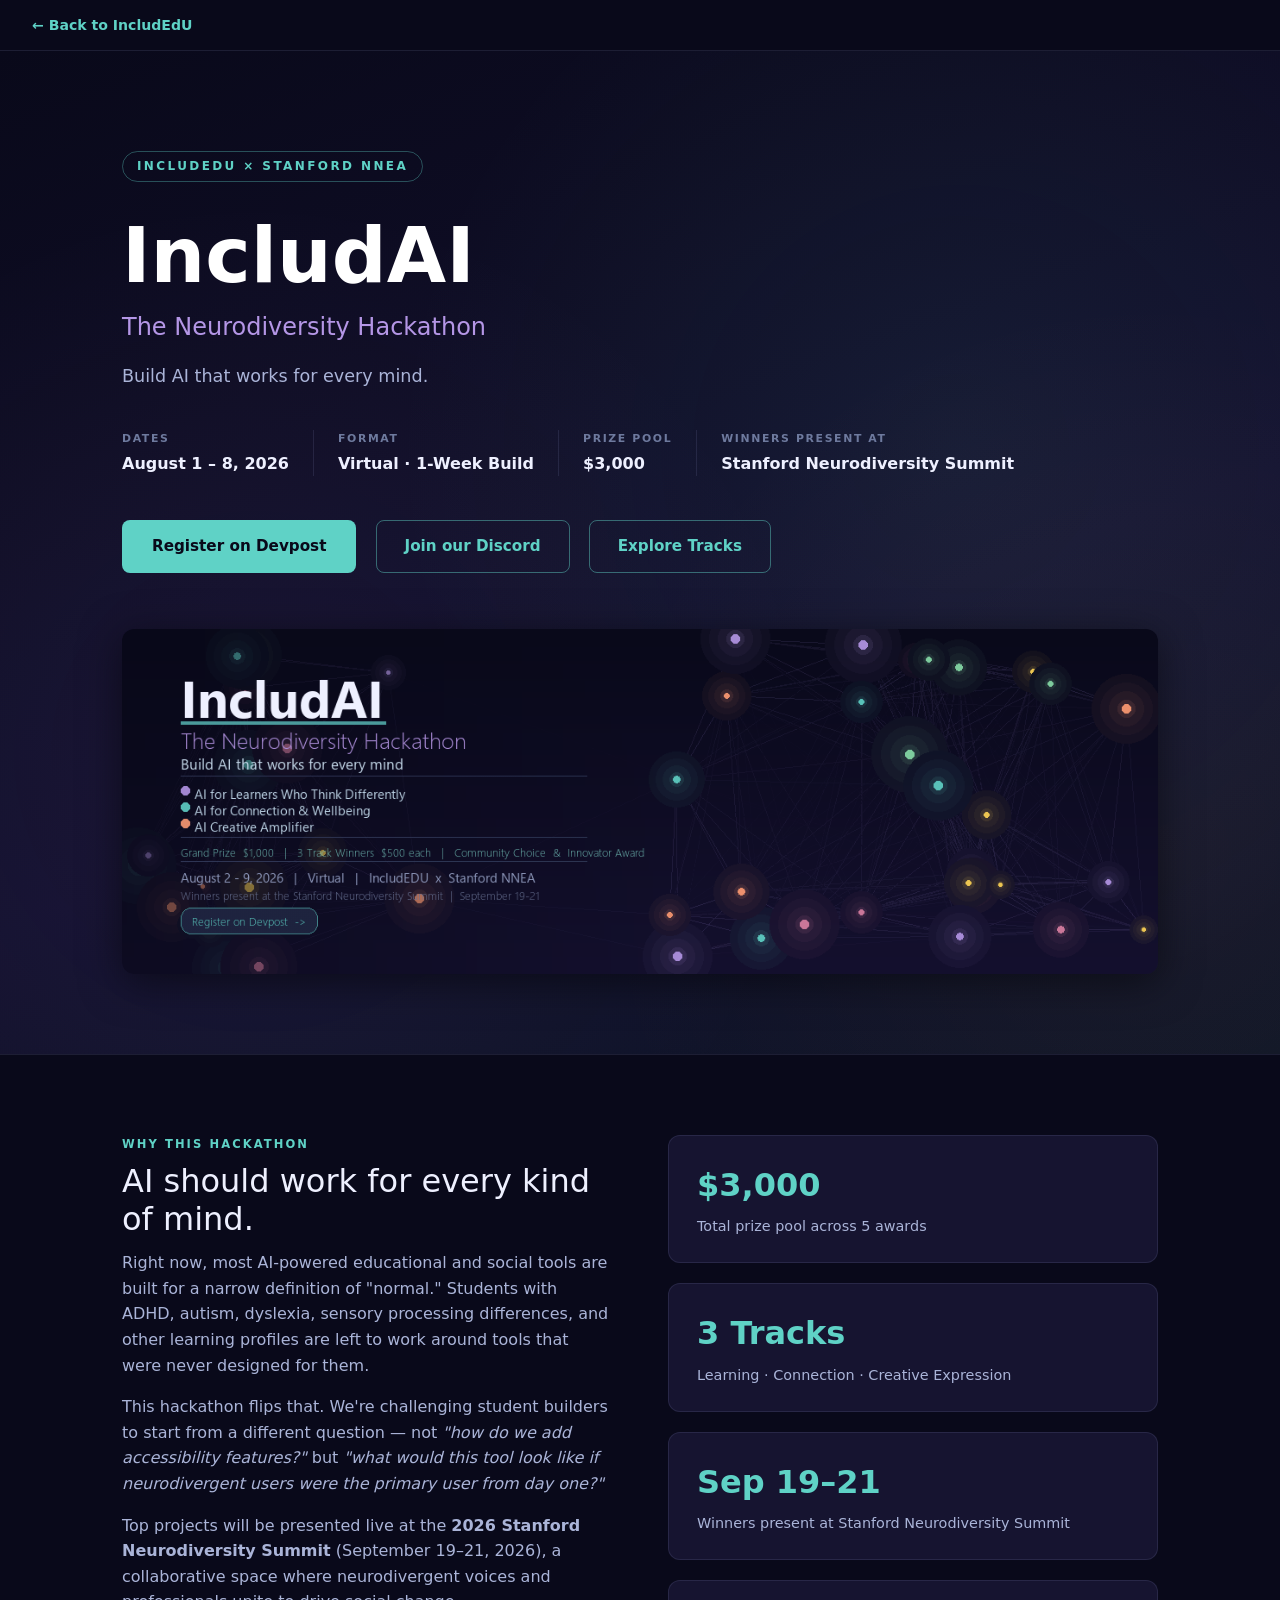
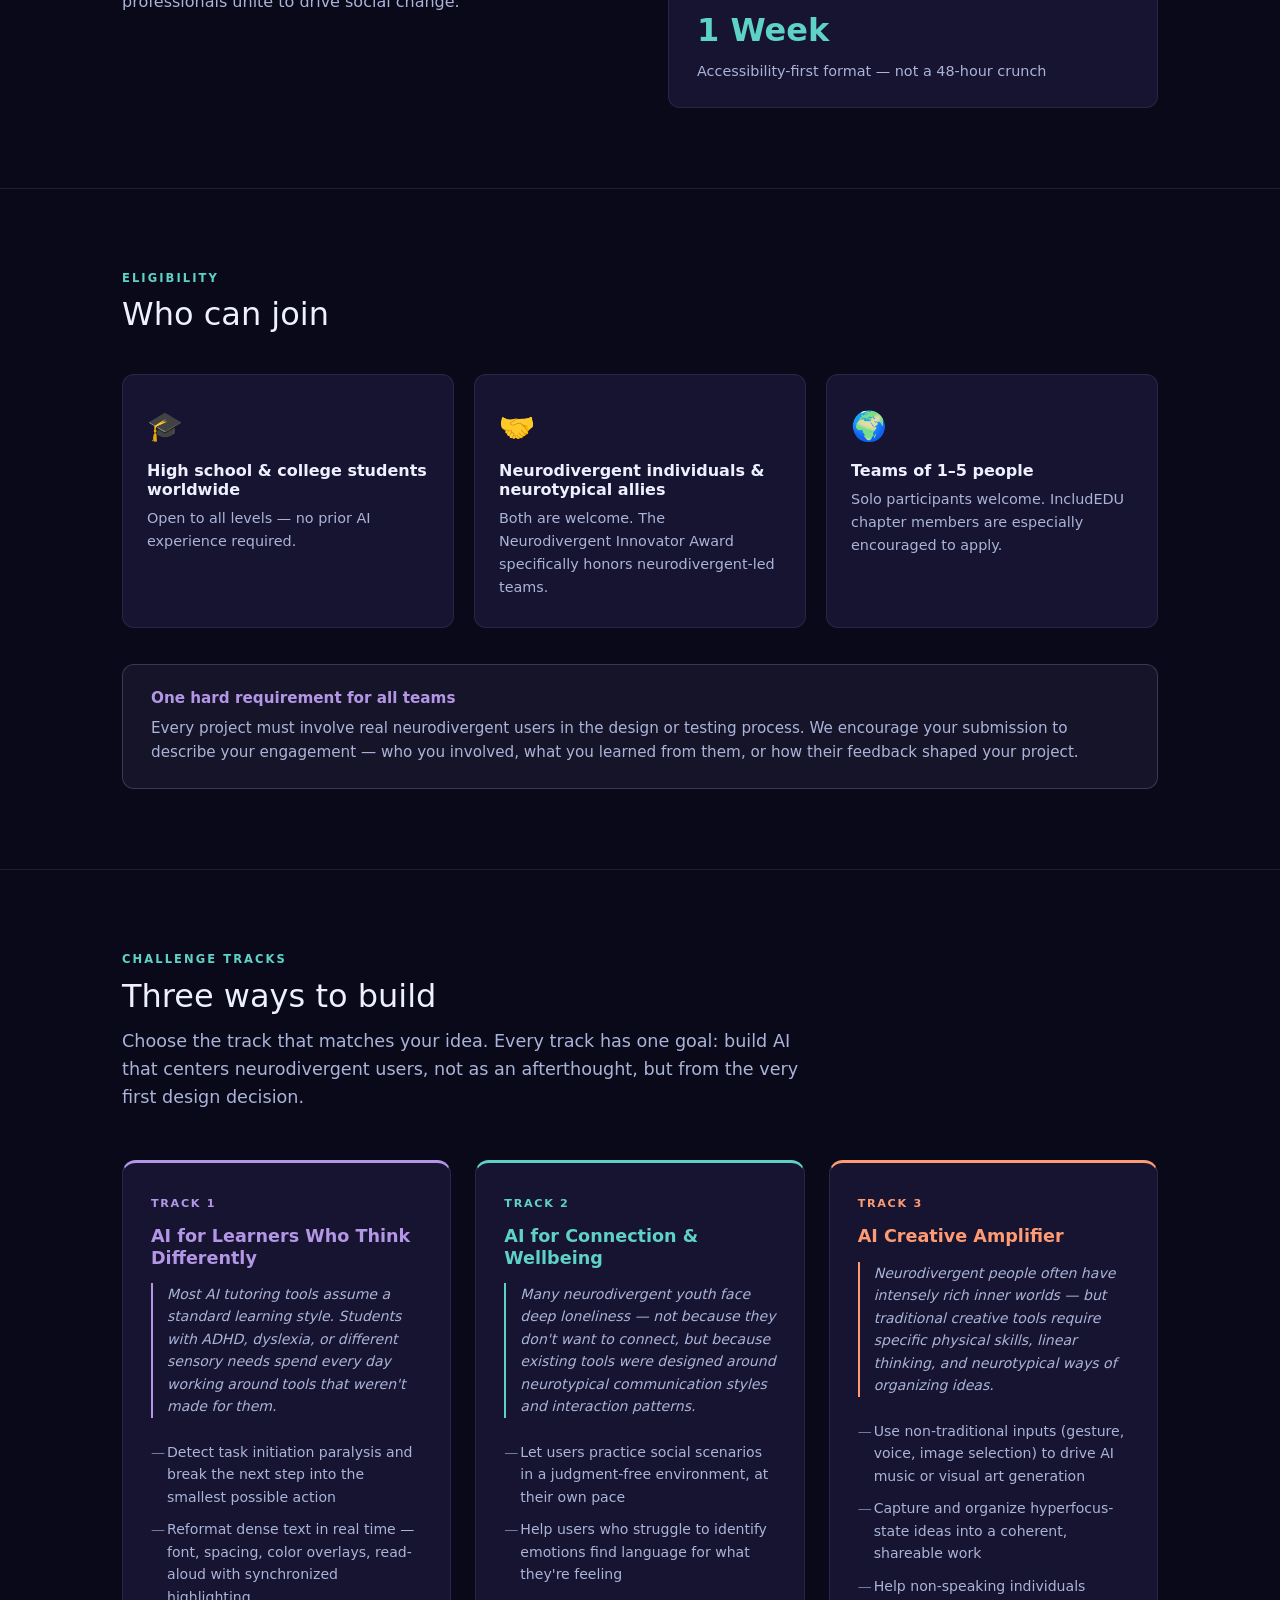
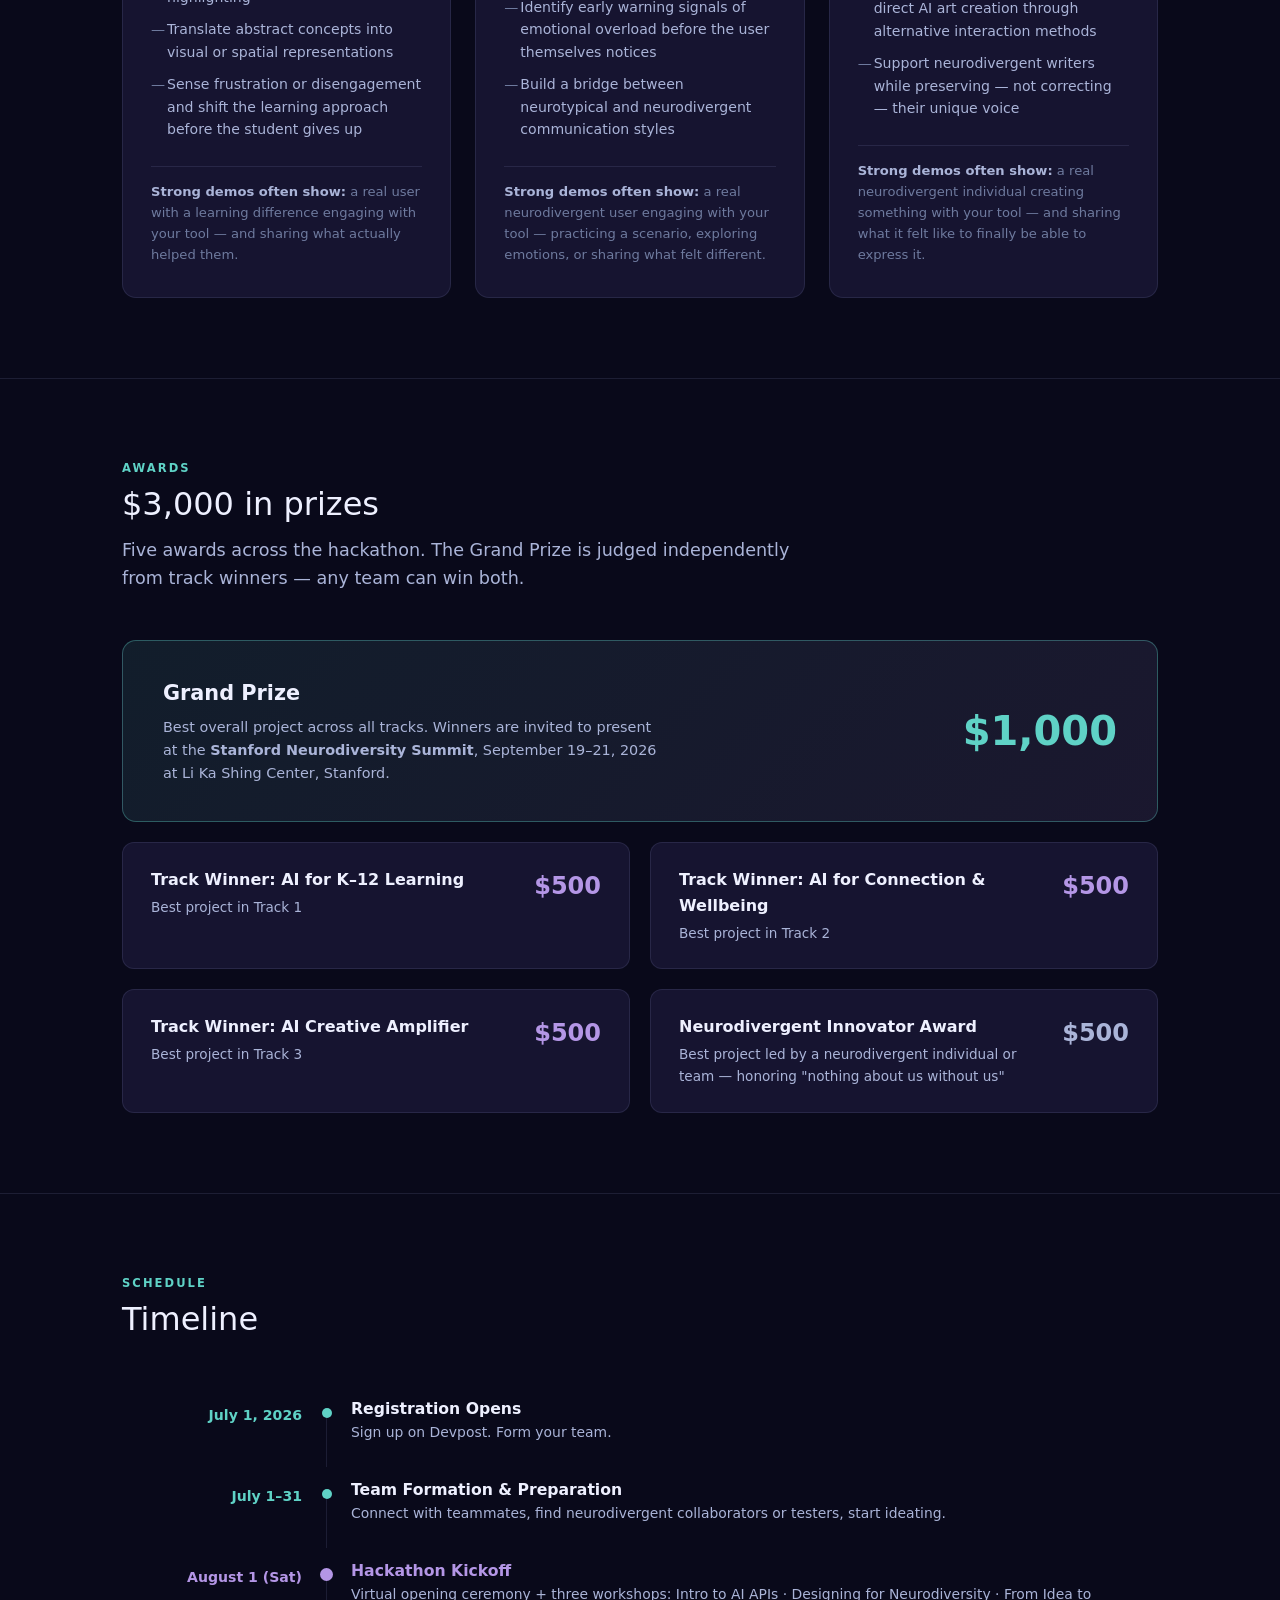
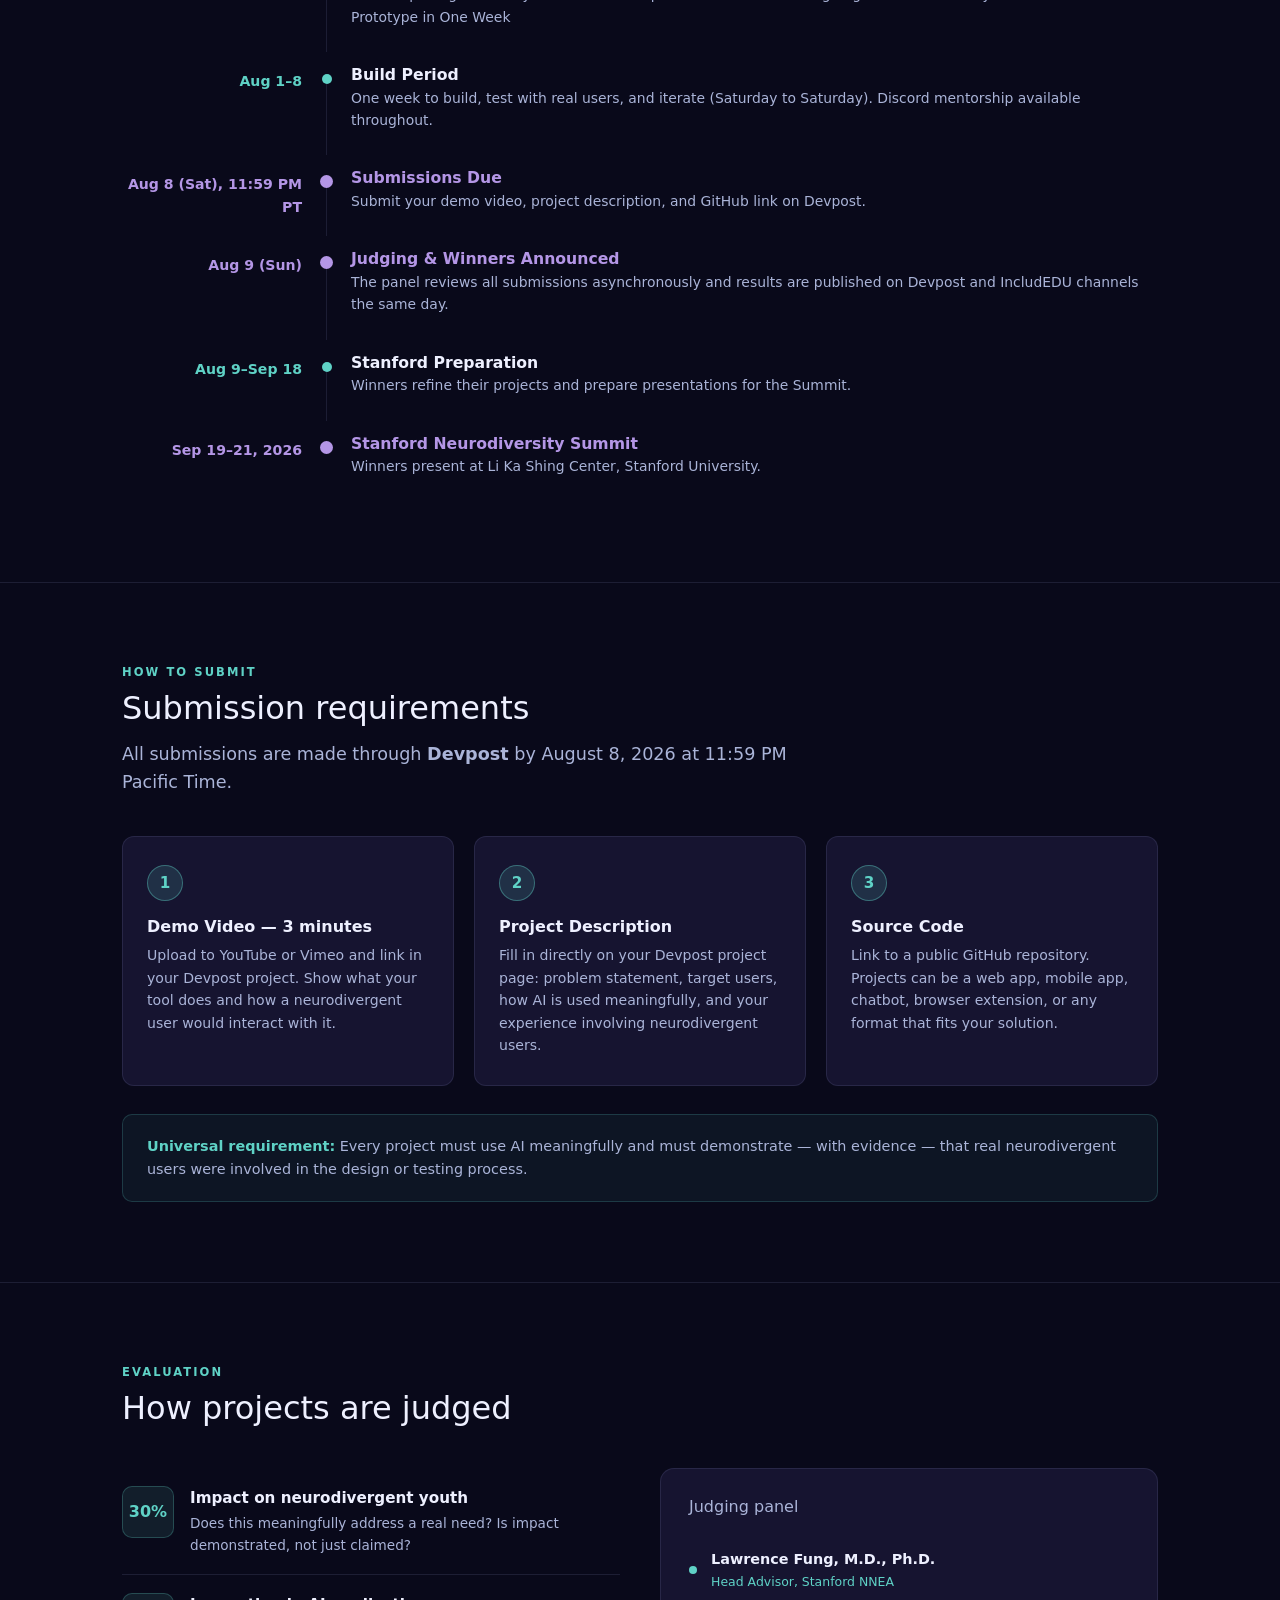
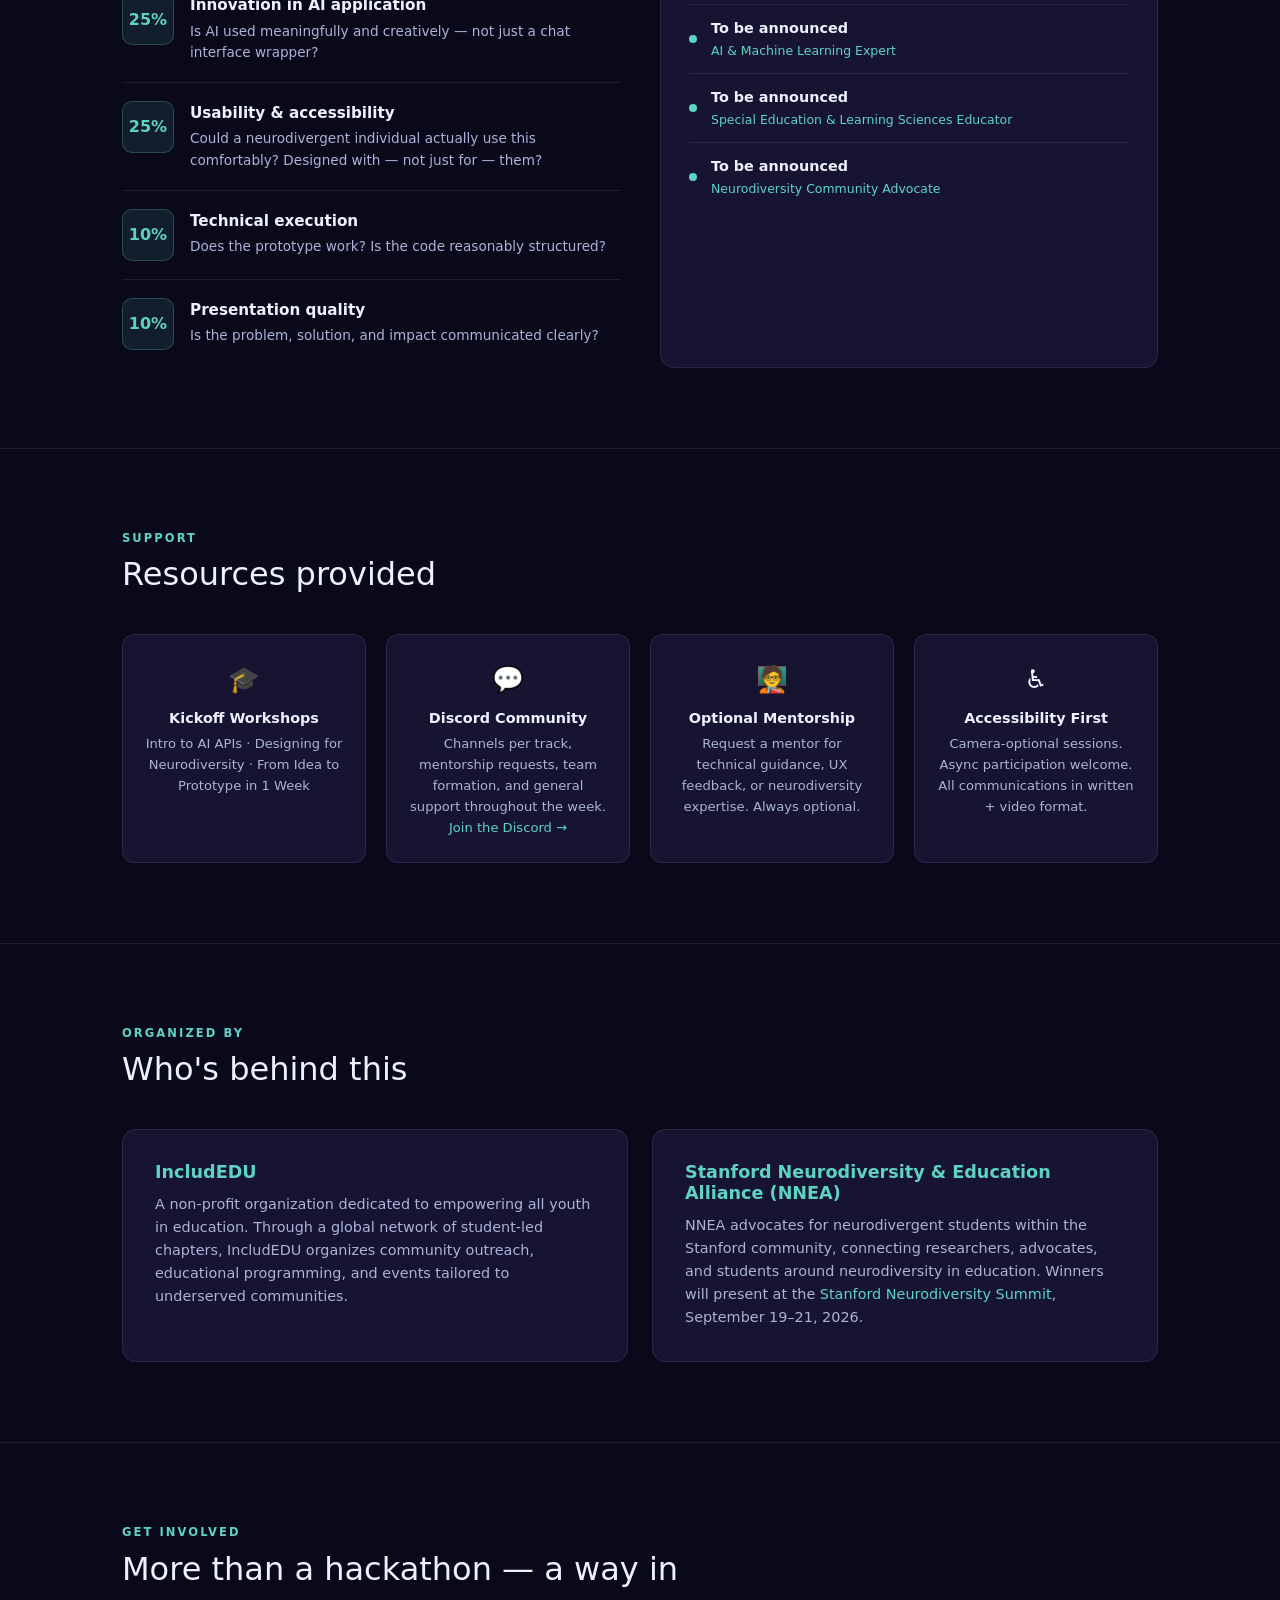
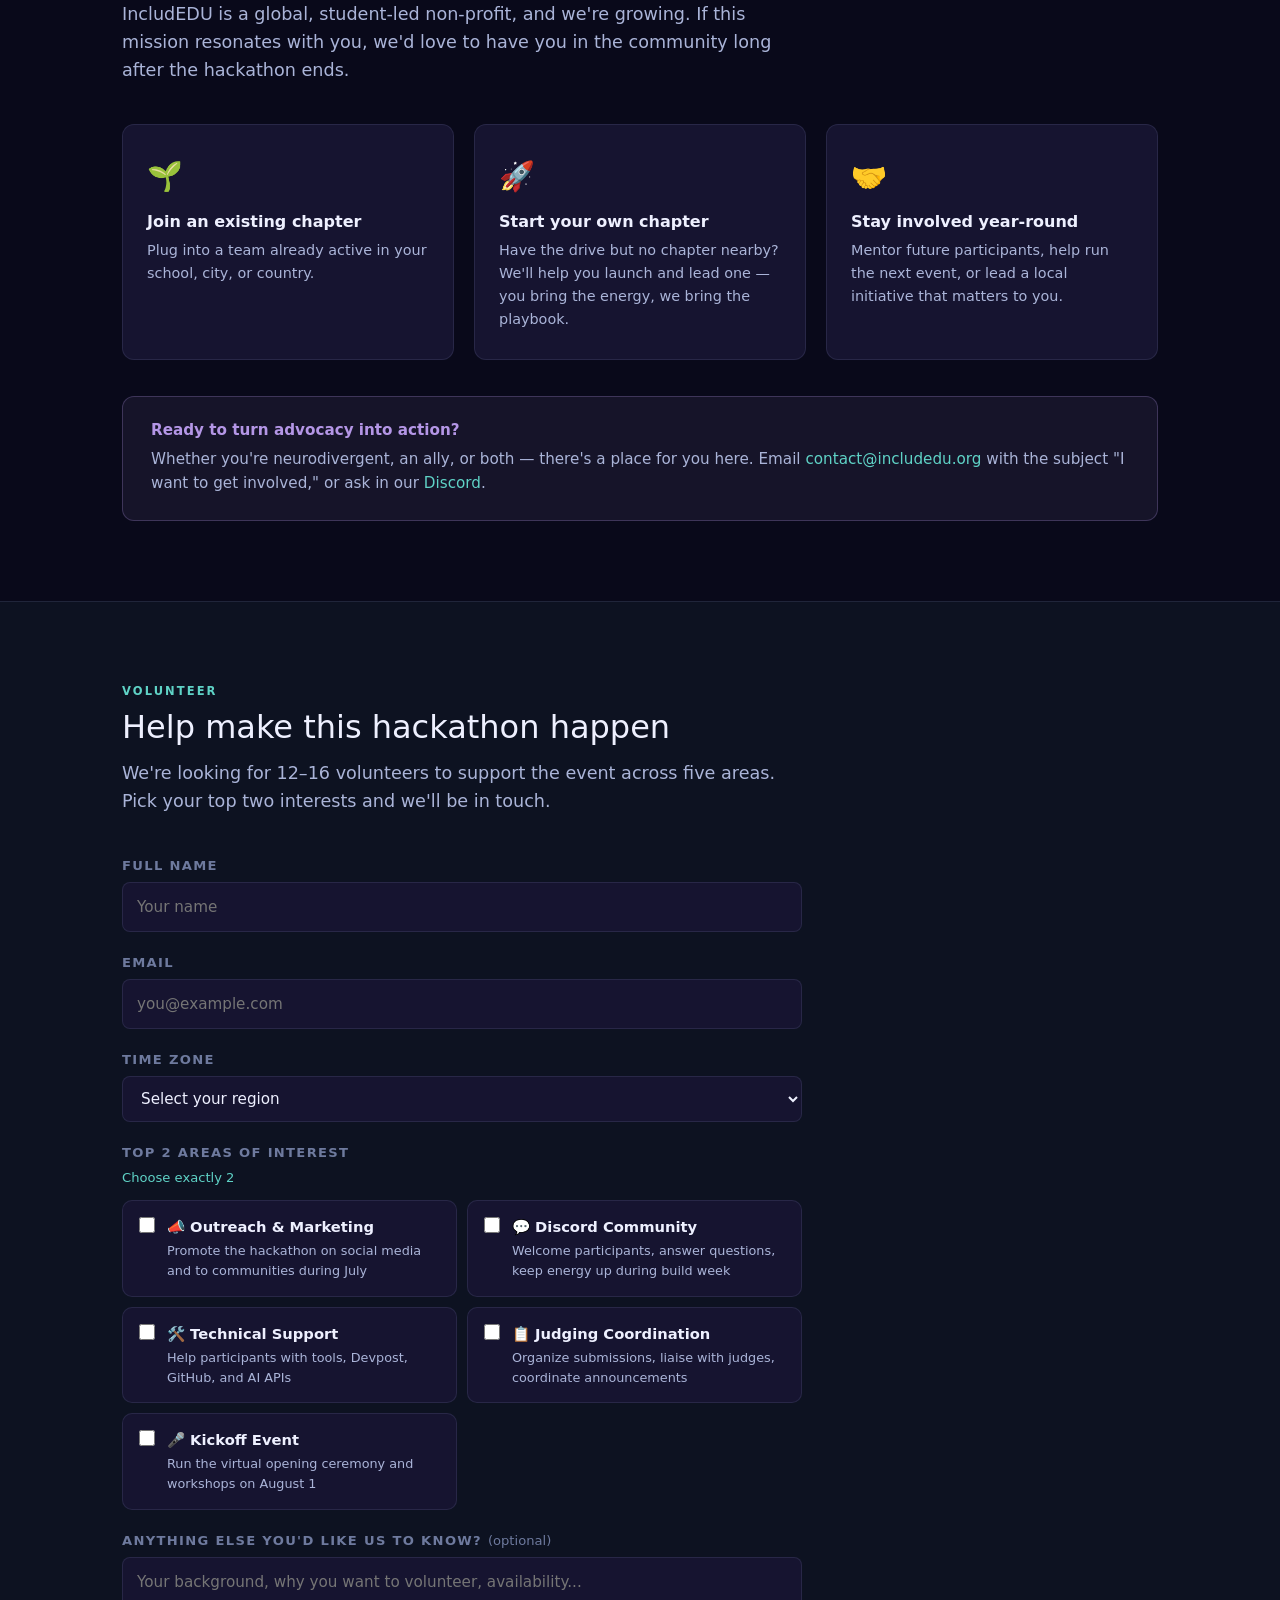
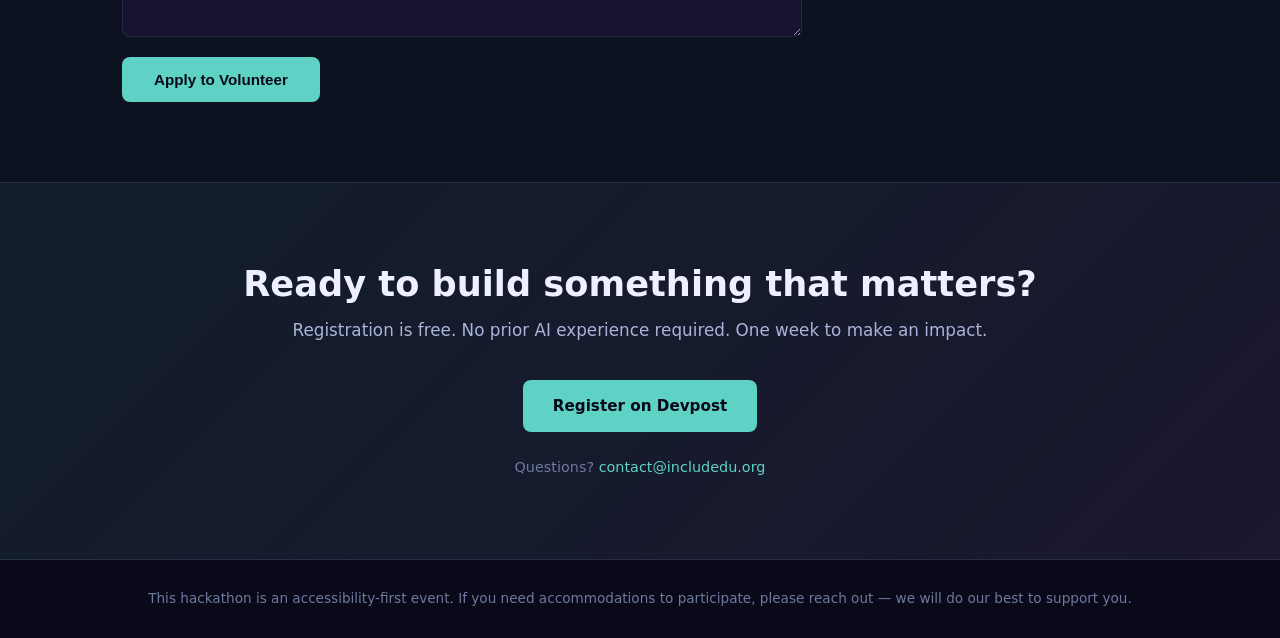
==== commit a6db9d63: "Add volunteer sign-up form to hackathon page; update dates to Aug 1-8 - Volunteer form with 5 role c" ====
--- a/hackathon.html
+++ b/hackathon.html
@@ -330,6 +330,63 @@
       .hero-meta { flex-direction: column; gap: 16px; }
       .hero-divider { display: none; }
     }
+
+    /* ── Volunteer Form ───────────────────────────── */
+    .volunteer-section { background: rgba(95,210,198,0.04); }
+    .vol-form {
+      max-width: 680px; margin-top: 40px;
+      display: flex; flex-direction: column; gap: 20px;
+    }
+    .vol-field { display: flex; flex-direction: column; gap: 6px; }
+    .vol-field label {
+      font-size: 0.82rem; font-weight: 700; letter-spacing: 0.1em;
+      text-transform: uppercase; color: var(--text-dim);
+    }
+    .vol-field input, .vol-field select, .vol-field textarea {
+      background: var(--dark-card); border: 1px solid var(--border);
+      border-radius: 8px; padding: 12px 14px;
+      font: inherit; font-size: 0.95rem; color: var(--text);
+      transition: border-color 0.2s;
+    }
+    .vol-field input:focus, .vol-field select:focus, .vol-field textarea:focus {
+      outline: none; border-color: var(--teal);
+    }
+    .vol-field select option { background: var(--dark-card); }
+    .vol-field textarea { resize: vertical; min-height: 80px; }
+    .vol-roles-label {
+      font-size: 0.82rem; font-weight: 700; letter-spacing: 0.1em;
+      text-transform: uppercase; color: var(--text-dim); margin-bottom: 4px;
+    }
+    .vol-roles-hint {
+      font-size: 0.82rem; color: var(--teal); margin-bottom: 12px;
+    }
+    .vol-roles-grid {
+      display: grid; grid-template-columns: 1fr 1fr; gap: 10px;
+    }
+    .vol-role-option {
+      display: flex; align-items: flex-start; gap: 12px;
+      background: var(--dark-card); border: 1px solid var(--border);
+      border-radius: 10px; padding: 14px 16px; cursor: pointer;
+      transition: border-color 0.2s;
+    }
+    .vol-role-option:has(input:checked) { border-color: var(--teal); }
+    .vol-role-option input[type=checkbox] {
+      accent-color: var(--teal); width: 16px; height: 16px; flex: none; margin-top: 2px;
+    }
+    .vol-role-option .role-name { font-size: 0.92rem; font-weight: 600; color: var(--text); }
+    .vol-role-option .role-desc { font-size: 0.8rem; color: var(--text-sub); margin-top: 2px; }
+    .vol-error {
+      font-size: 0.85rem; color: var(--coral); display: none; margin-top: -8px;
+    }
+    .vol-submit {
+      align-self: flex-start;
+      background: var(--teal); color: #09091a;
+      font-weight: 700; font-size: 0.95rem; border: none;
+      padding: 14px 32px; border-radius: 8px; cursor: pointer;
+      transition: opacity 0.2s;
+    }
+    .vol-submit:hover { opacity: 0.88; }
+    @media (max-width: 600px) { .vol-roles-grid { grid-template-columns: 1fr; } }
   </style>
 </head>
 <body>
@@ -820,6 +877,116 @@
   </div>
 </section>
 
+<!-- ══════════════════════════ VOLUNTEER SIGN-UP ════════════════════════ -->
+<section class="volunteer-section">
+  <div class="container">
+    <div class="section-label">Volunteer</div>
+    <h2>Help make this hackathon happen</h2>
+    <p class="lead">We're looking for 12–16 volunteers to support the event across five areas. Pick your top two interests and we'll be in touch.</p>
+
+    <form class="vol-form" action="https://formspree.io/f/mnjkjawg" method="POST">
+      <input type="hidden" name="Form Type" value="Volunteer Application — IncludAI Hackathon" />
+
+      <div class="vol-field">
+        <label for="vol-name">Full Name</label>
+        <input id="vol-name" name="Name" type="text" required placeholder="Your name" />
+      </div>
+
+      <div class="vol-field">
+        <label for="vol-email">Email</label>
+        <input id="vol-email" name="Email" type="email" required placeholder="you@example.com" />
+      </div>
+
+      <div class="vol-field">
+        <label for="vol-tz">Time Zone</label>
+        <select id="vol-tz" name="Time Zone" required>
+          <option value="" disabled selected>Select your region</option>
+          <option>Americas (UTC−12 to UTC−3)</option>
+          <option>Europe / Africa (UTC−2 to UTC+3)</option>
+          <option>Asia / Pacific (UTC+4 to UTC+14)</option>
+        </select>
+      </div>
+
+      <div>
+        <div class="vol-roles-label">Top 2 areas of interest</div>
+        <div class="vol-roles-hint">Choose exactly 2</div>
+        <div class="vol-roles-grid" id="vol-roles">
+          <label class="vol-role-option">
+            <input type="checkbox" name="Role" value="Outreach &amp; Marketing" />
+            <div>
+              <div class="role-name">📣 Outreach &amp; Marketing</div>
+              <div class="role-desc">Promote the hackathon on social media and to communities during July</div>
+            </div>
+          </label>
+          <label class="vol-role-option">
+            <input type="checkbox" name="Role" value="Discord Community" />
+            <div>
+              <div class="role-name">💬 Discord Community</div>
+              <div class="role-desc">Welcome participants, answer questions, keep energy up during build week</div>
+            </div>
+          </label>
+          <label class="vol-role-option">
+            <input type="checkbox" name="Role" value="Technical Support" />
+            <div>
+              <div class="role-name">🛠️ Technical Support</div>
+              <div class="role-desc">Help participants with tools, Devpost, GitHub, and AI APIs</div>
+            </div>
+          </label>
+          <label class="vol-role-option">
+            <input type="checkbox" name="Role" value="Judging Coordination" />
+            <div>
+              <div class="role-name">📋 Judging Coordination</div>
+              <div class="role-desc">Organize submissions, liaise with judges, coordinate announcements</div>
+            </div>
+          </label>
+          <label class="vol-role-option">
+            <input type="checkbox" name="Role" value="Kickoff Event" />
+            <div>
+              <div class="role-name">🎤 Kickoff Event</div>
+              <div class="role-desc">Run the virtual opening ceremony and workshops on August 1</div>
+            </div>
+          </label>
+        </div>
+        <div class="vol-error" id="vol-error">Please select exactly 2 areas.</div>
+      </div>
+
+      <div class="vol-field">
+        <label for="vol-why">Anything else you'd like us to know? <span style="font-weight:400;text-transform:none;letter-spacing:0">(optional)</span></label>
+        <textarea id="vol-why" name="Message" placeholder="Your background, why you want to volunteer, availability..."></textarea>
+      </div>
+
+      <button class="vol-submit" type="submit">Apply to Volunteer</button>
+    </form>
+  </div>
+</section>
+
+<script>
+  (function () {
+    const boxes = document.querySelectorAll('#vol-roles input[type=checkbox]');
+    const error = document.getElementById('vol-error');
+
+    boxes.forEach(function (cb) {
+      cb.addEventListener('change', function () {
+        const checked = document.querySelectorAll('#vol-roles input:checked');
+        if (checked.length >= 2) {
+          boxes.forEach(function (b) { if (!b.checked) b.disabled = true; });
+        } else {
+          boxes.forEach(function (b) { b.disabled = false; });
+        }
+        error.style.display = 'none';
+      });
+    });
+
+    document.querySelector('.vol-form').addEventListener('submit', function (e) {
+      const checked = document.querySelectorAll('#vol-roles input:checked');
+      if (checked.length !== 2) {
+        e.preventDefault();
+        error.style.display = 'block';
+      }
+    });
+  })();
+</script>
+
 <!-- ═══════════════════════════════ CTA ════════════════════════════════ -->
 <section class="cta-section">
   <h2>Ready to build something that matters?</h2>
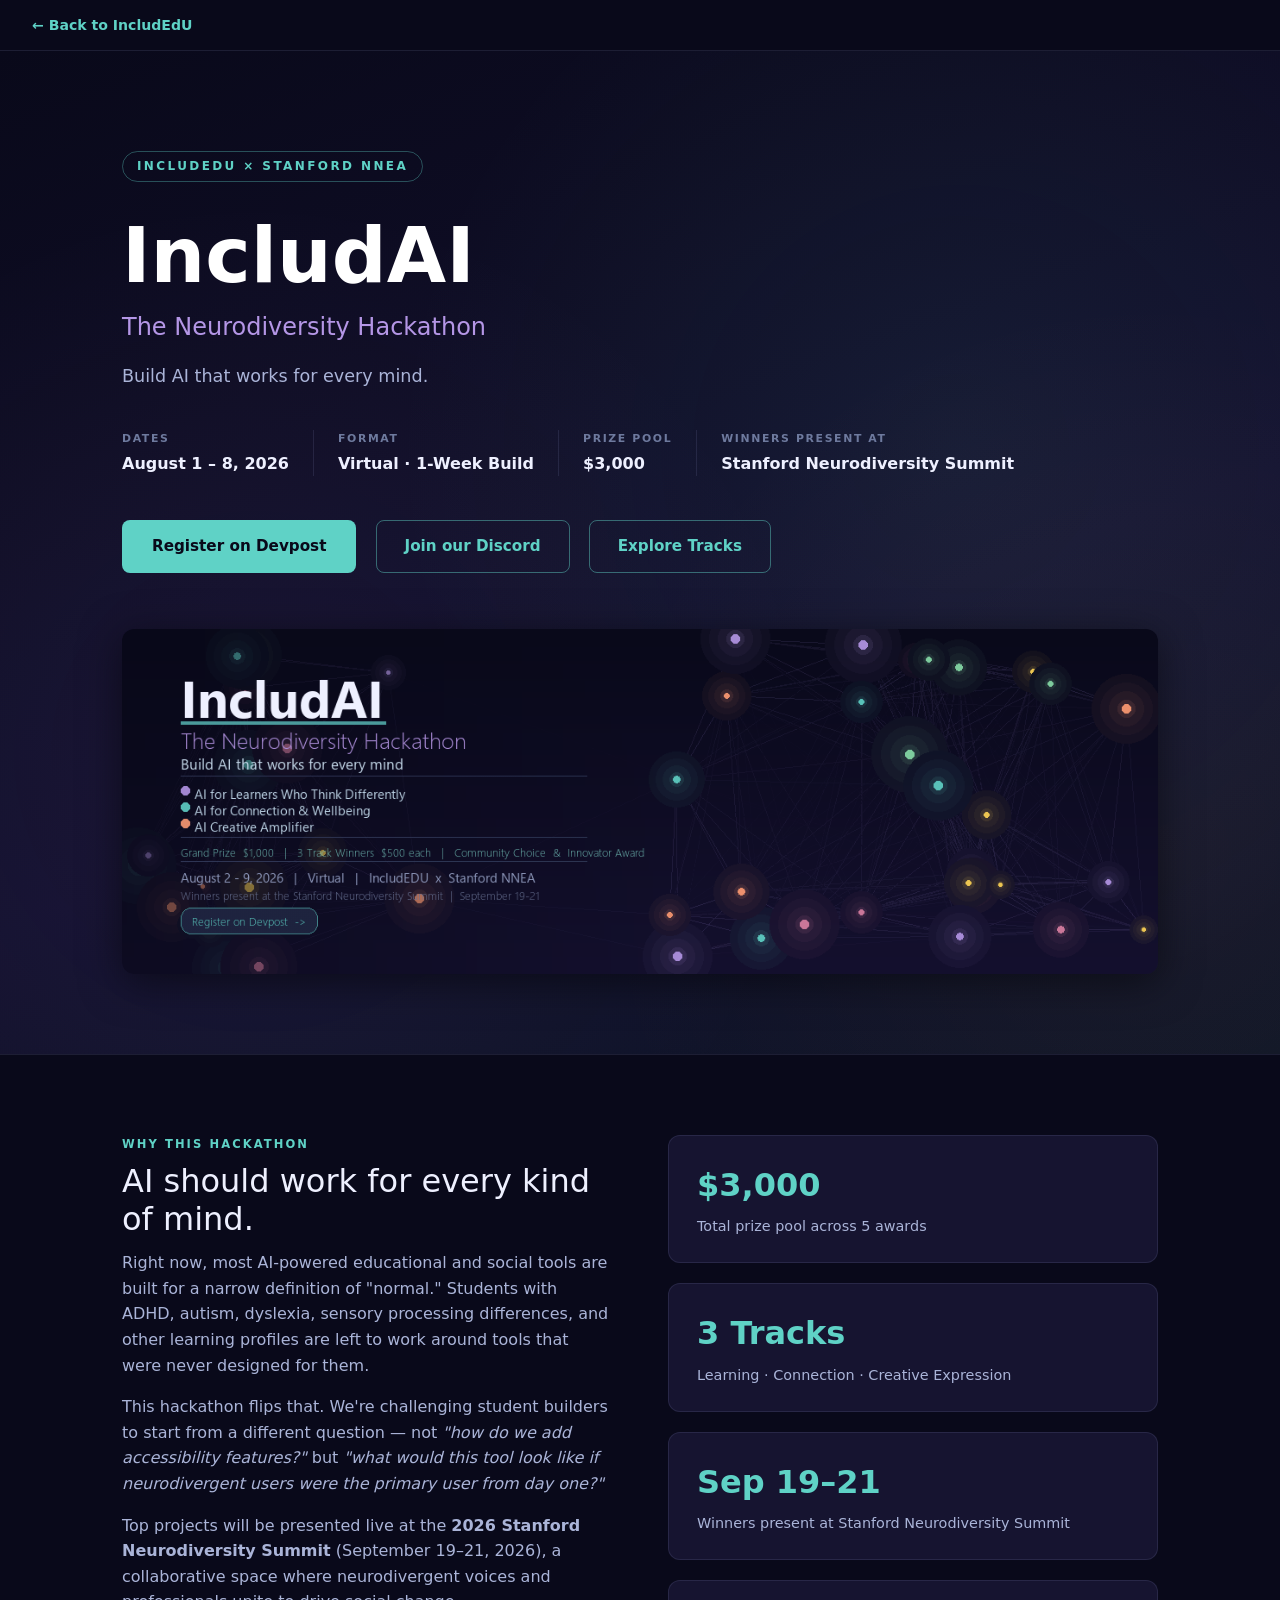
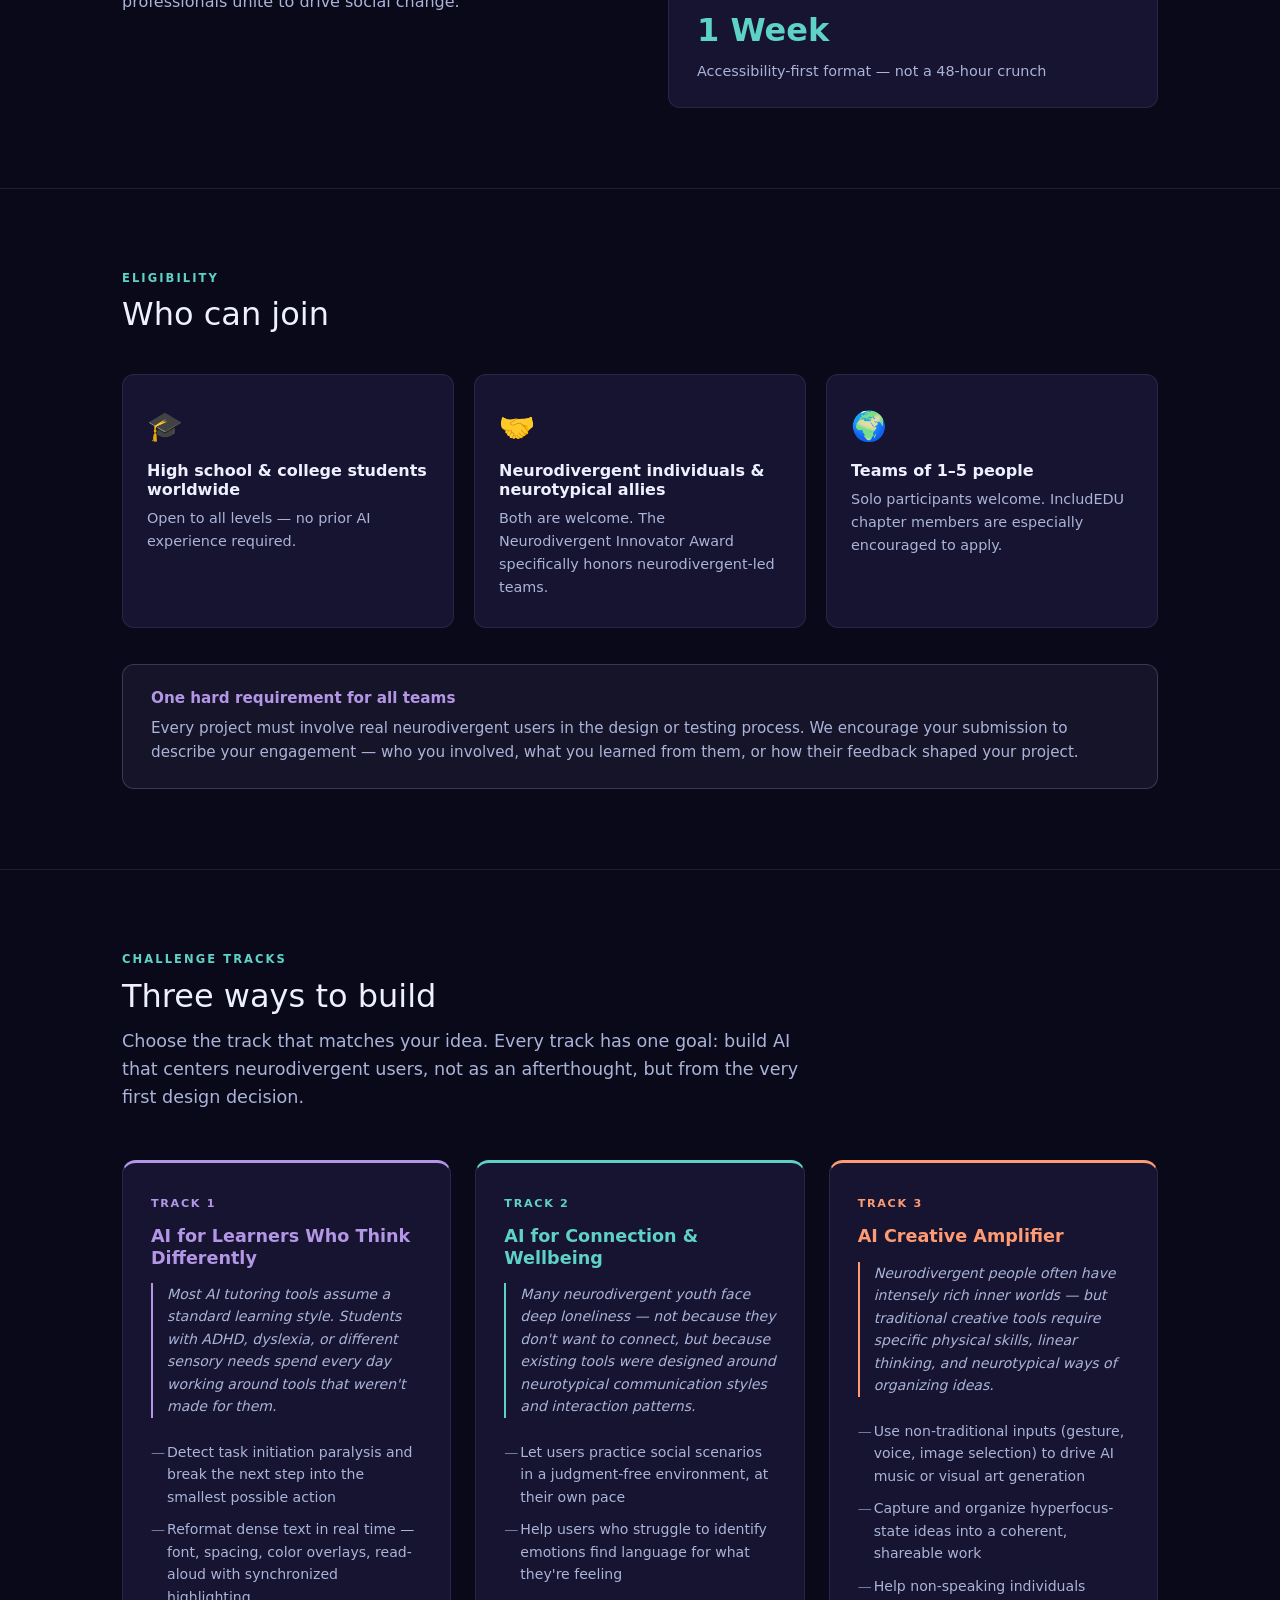
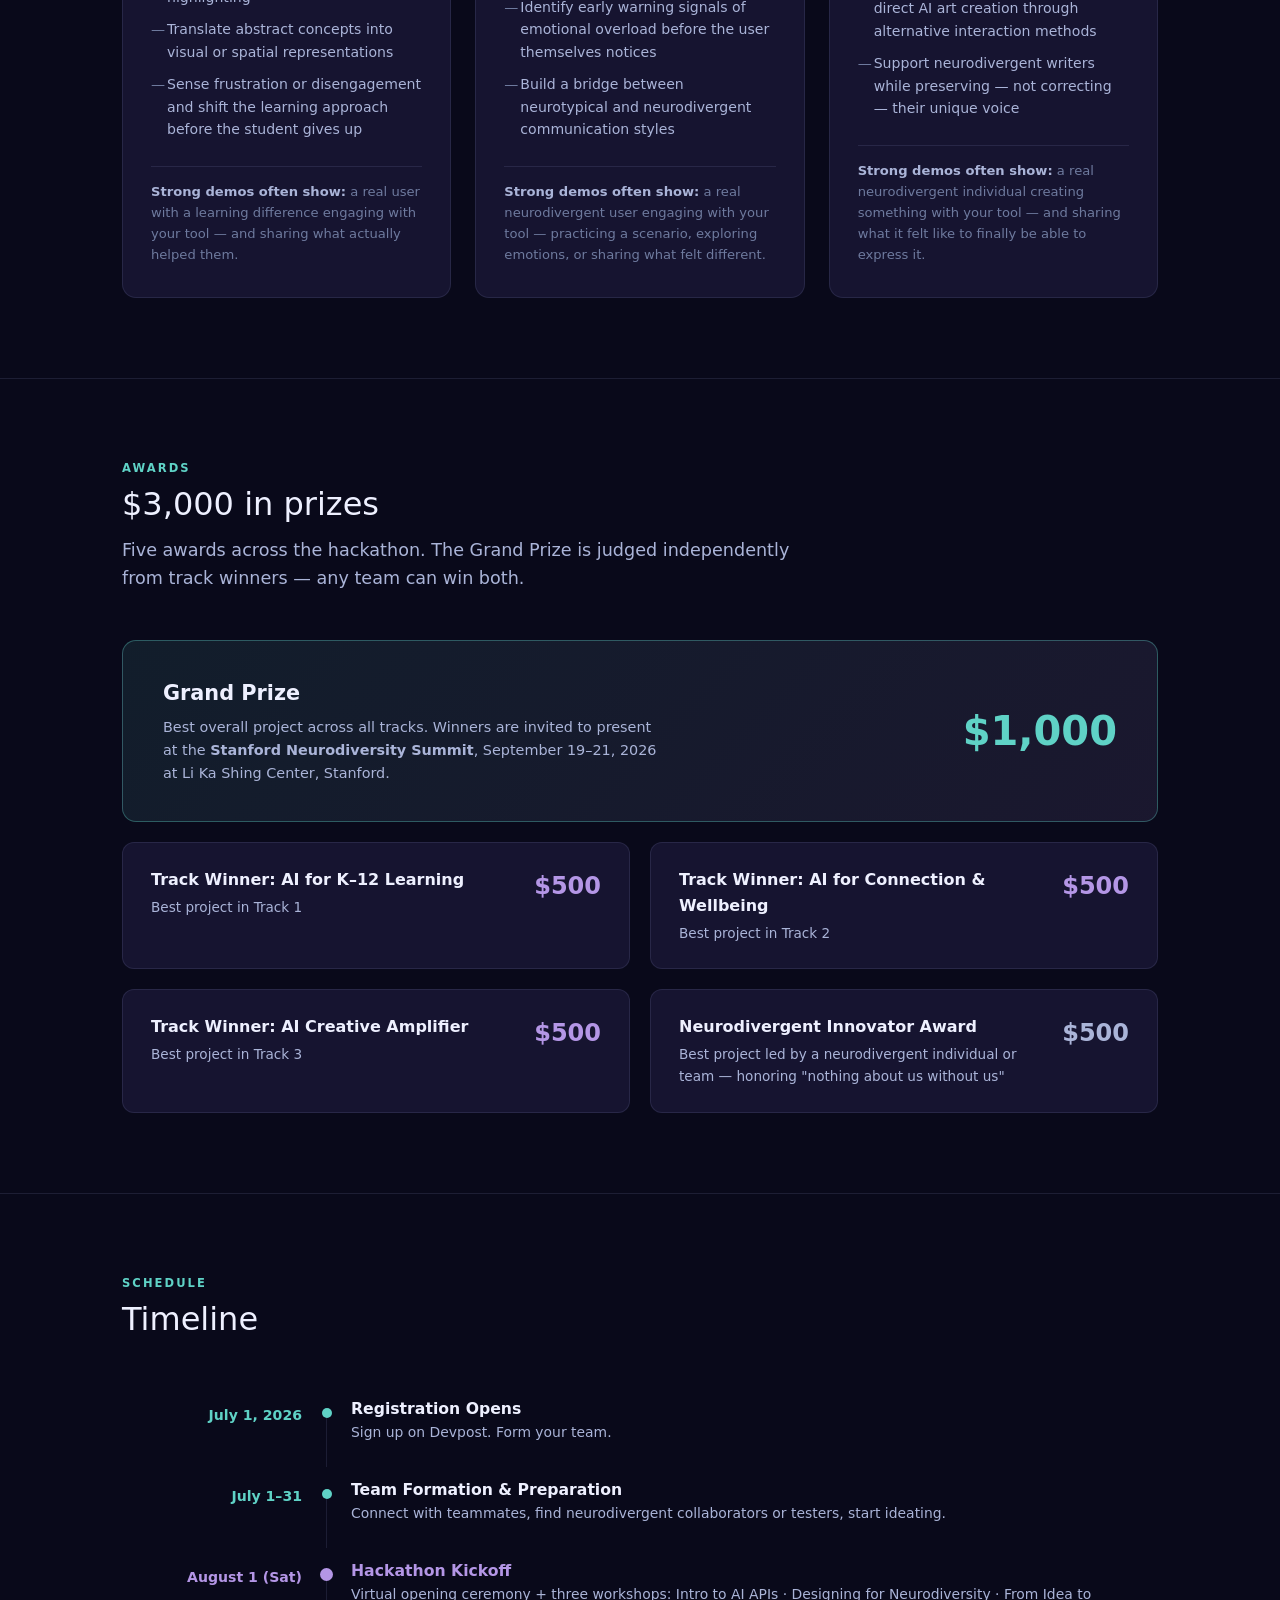
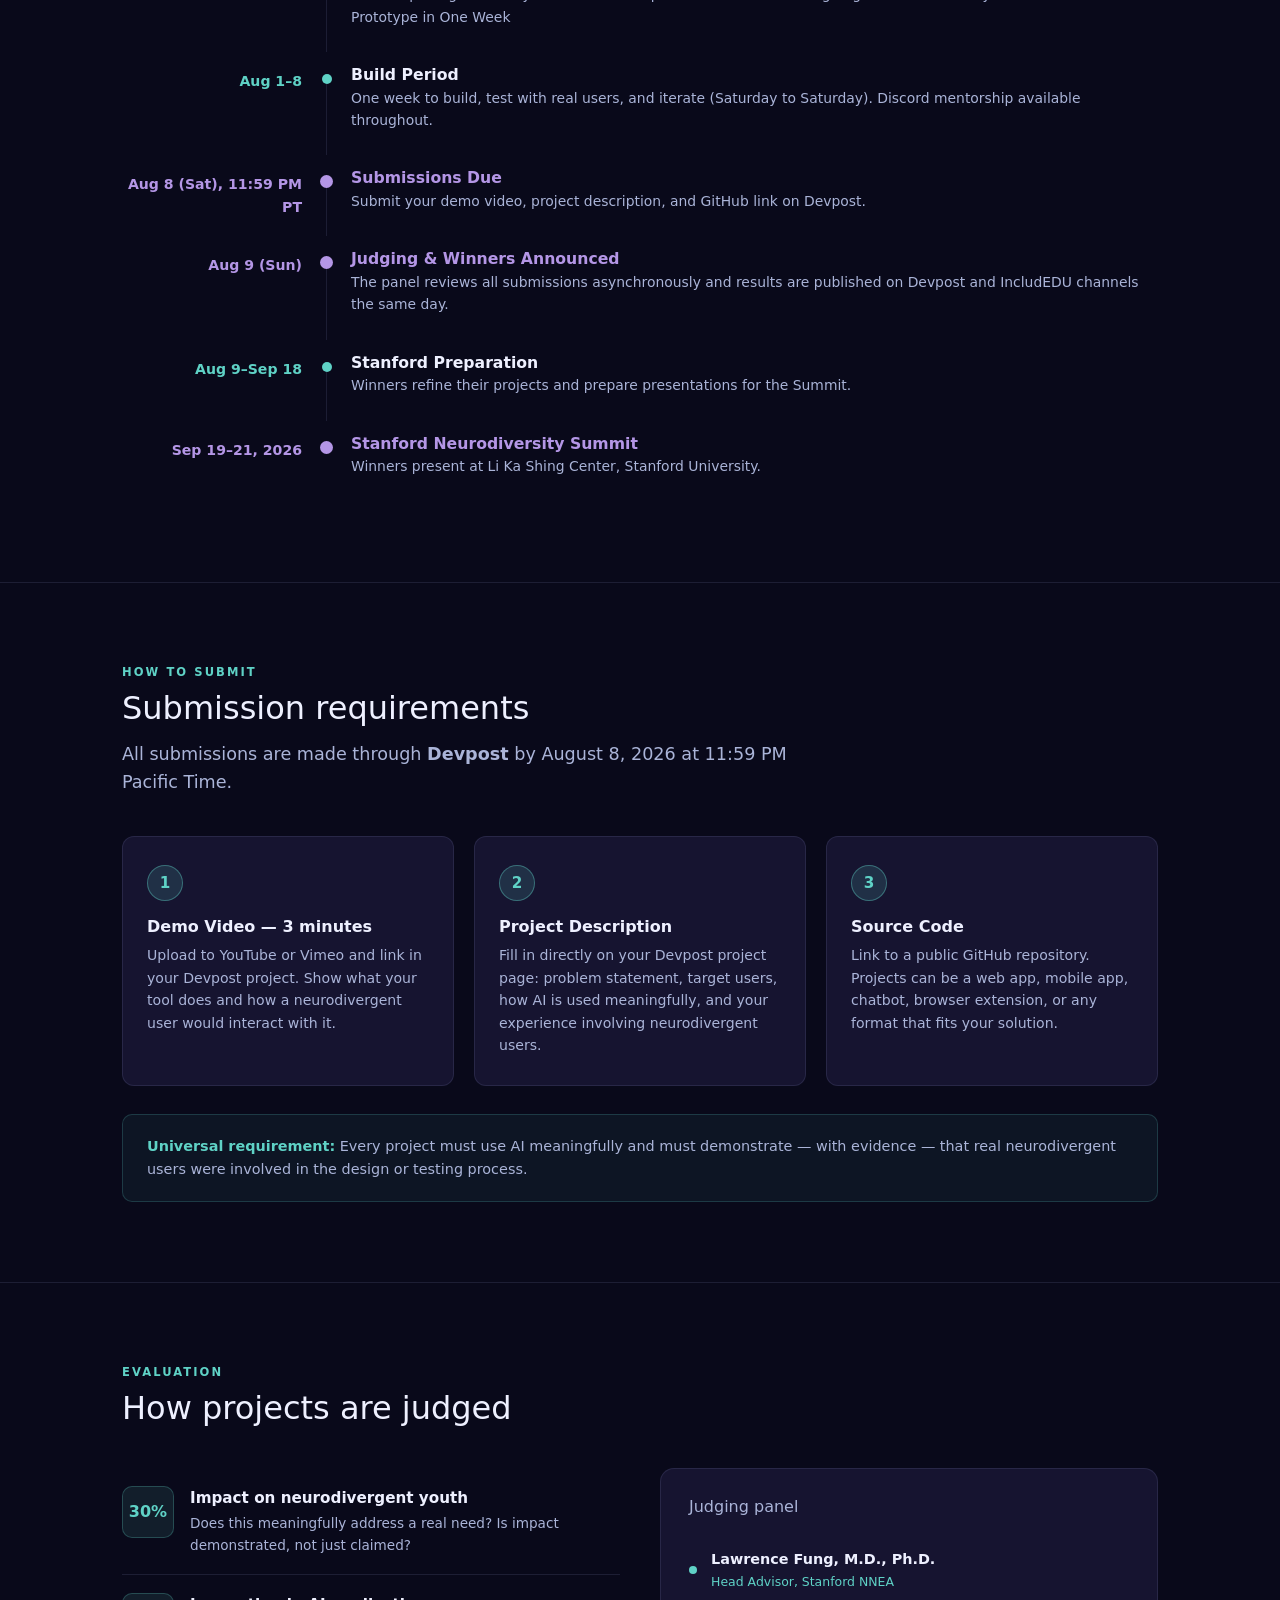
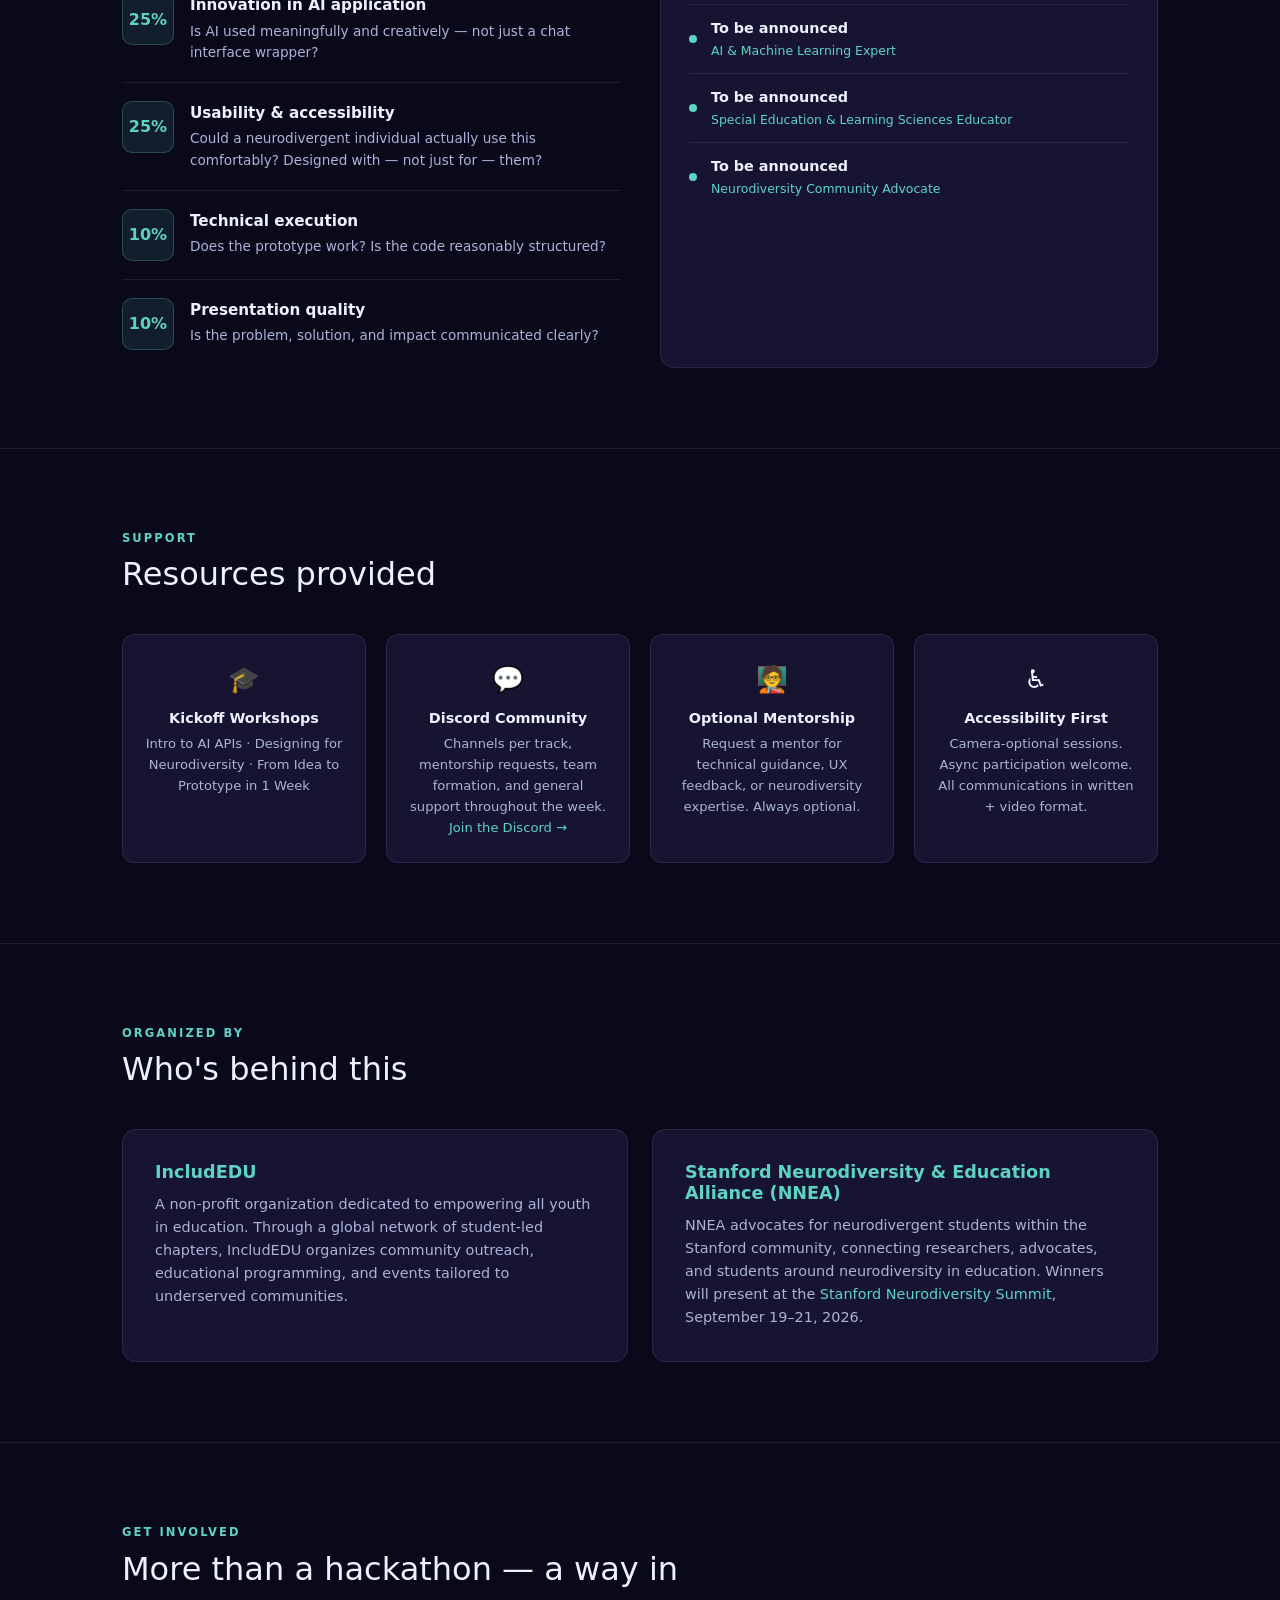
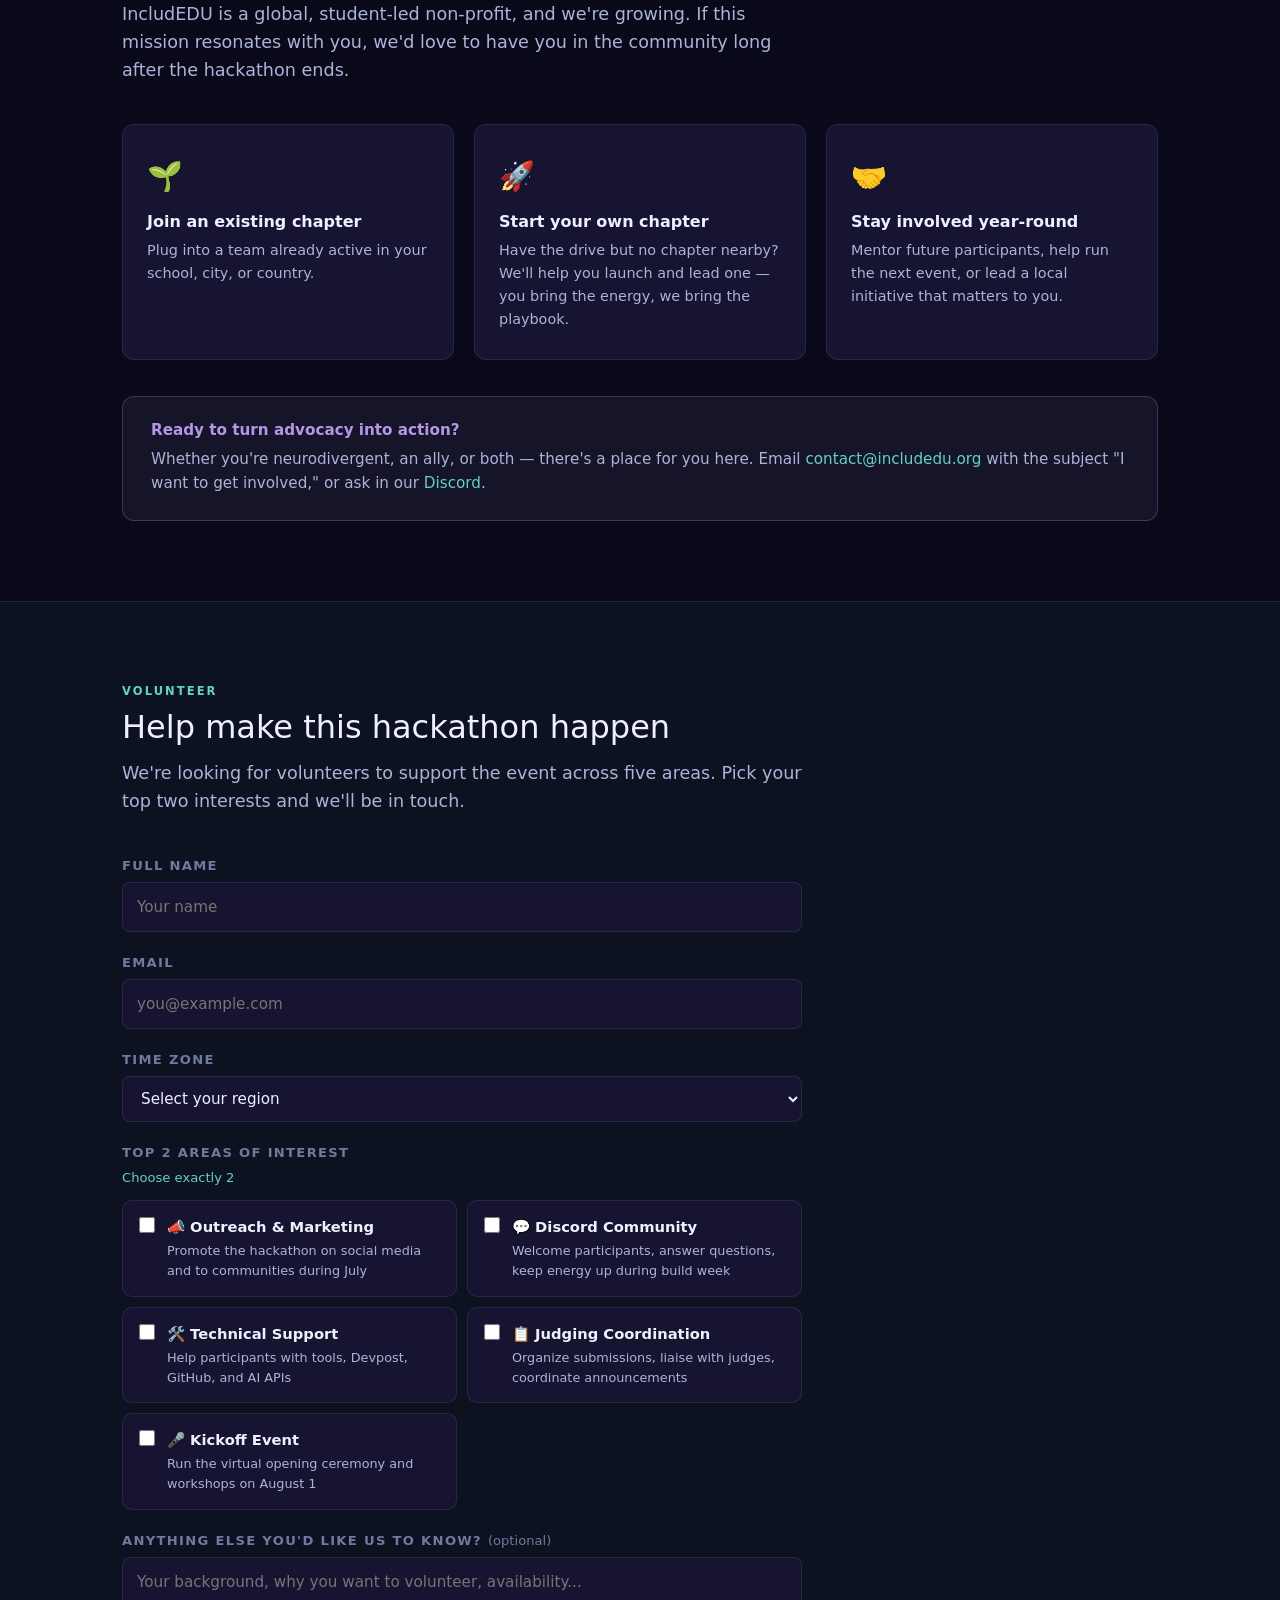
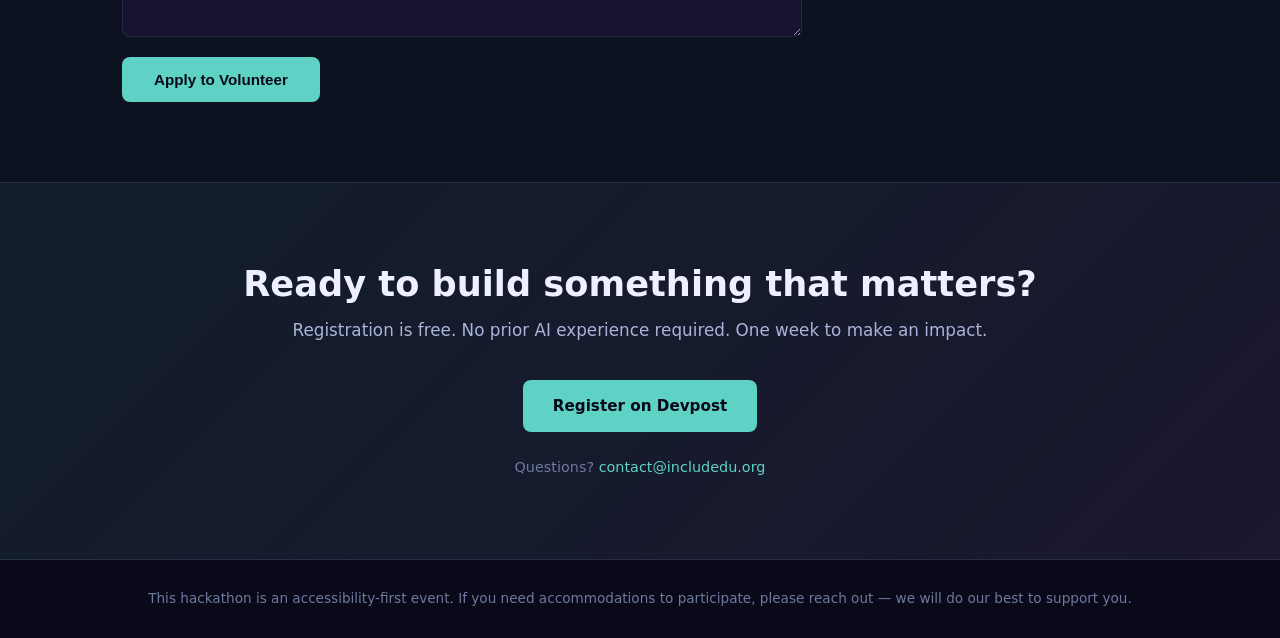
==== commit a7f9c7df: "Remove volunteer count from hackathon page Co-Authored-By: Claude Sonnet 4.6 <noreply@anthropic.com>" ====
--- a/hackathon.html
+++ b/hackathon.html
@@ -882,7 +882,7 @@
   <div class="container">
     <div class="section-label">Volunteer</div>
     <h2>Help make this hackathon happen</h2>
-    <p class="lead">We're looking for 12–16 volunteers to support the event across five areas. Pick your top two interests and we'll be in touch.</p>
+    <p class="lead">We're looking for volunteers to support the event across five areas. Pick your top two interests and we'll be in touch.</p>
 
     <form class="vol-form" action="https://formspree.io/f/mnjkjawg" method="POST">
       <input type="hidden" name="Form Type" value="Volunteer Application — IncludAI Hackathon" />
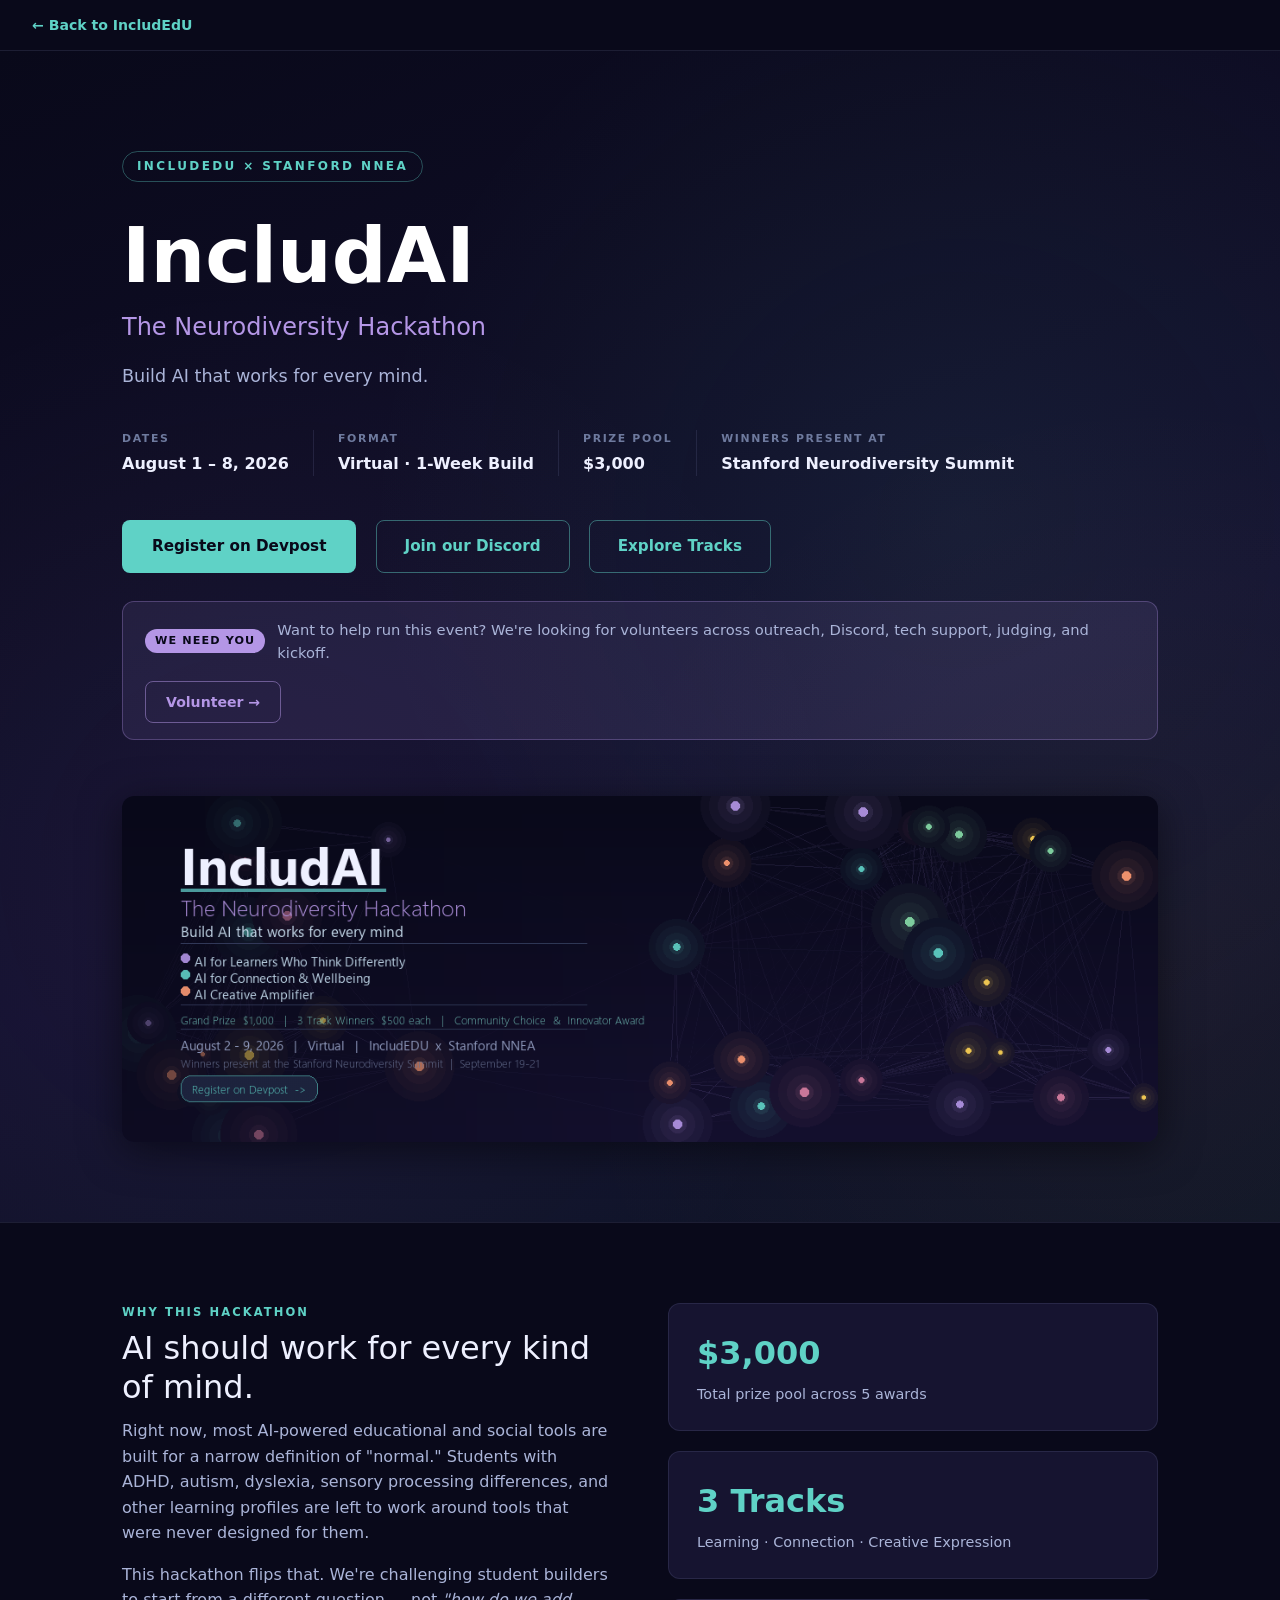
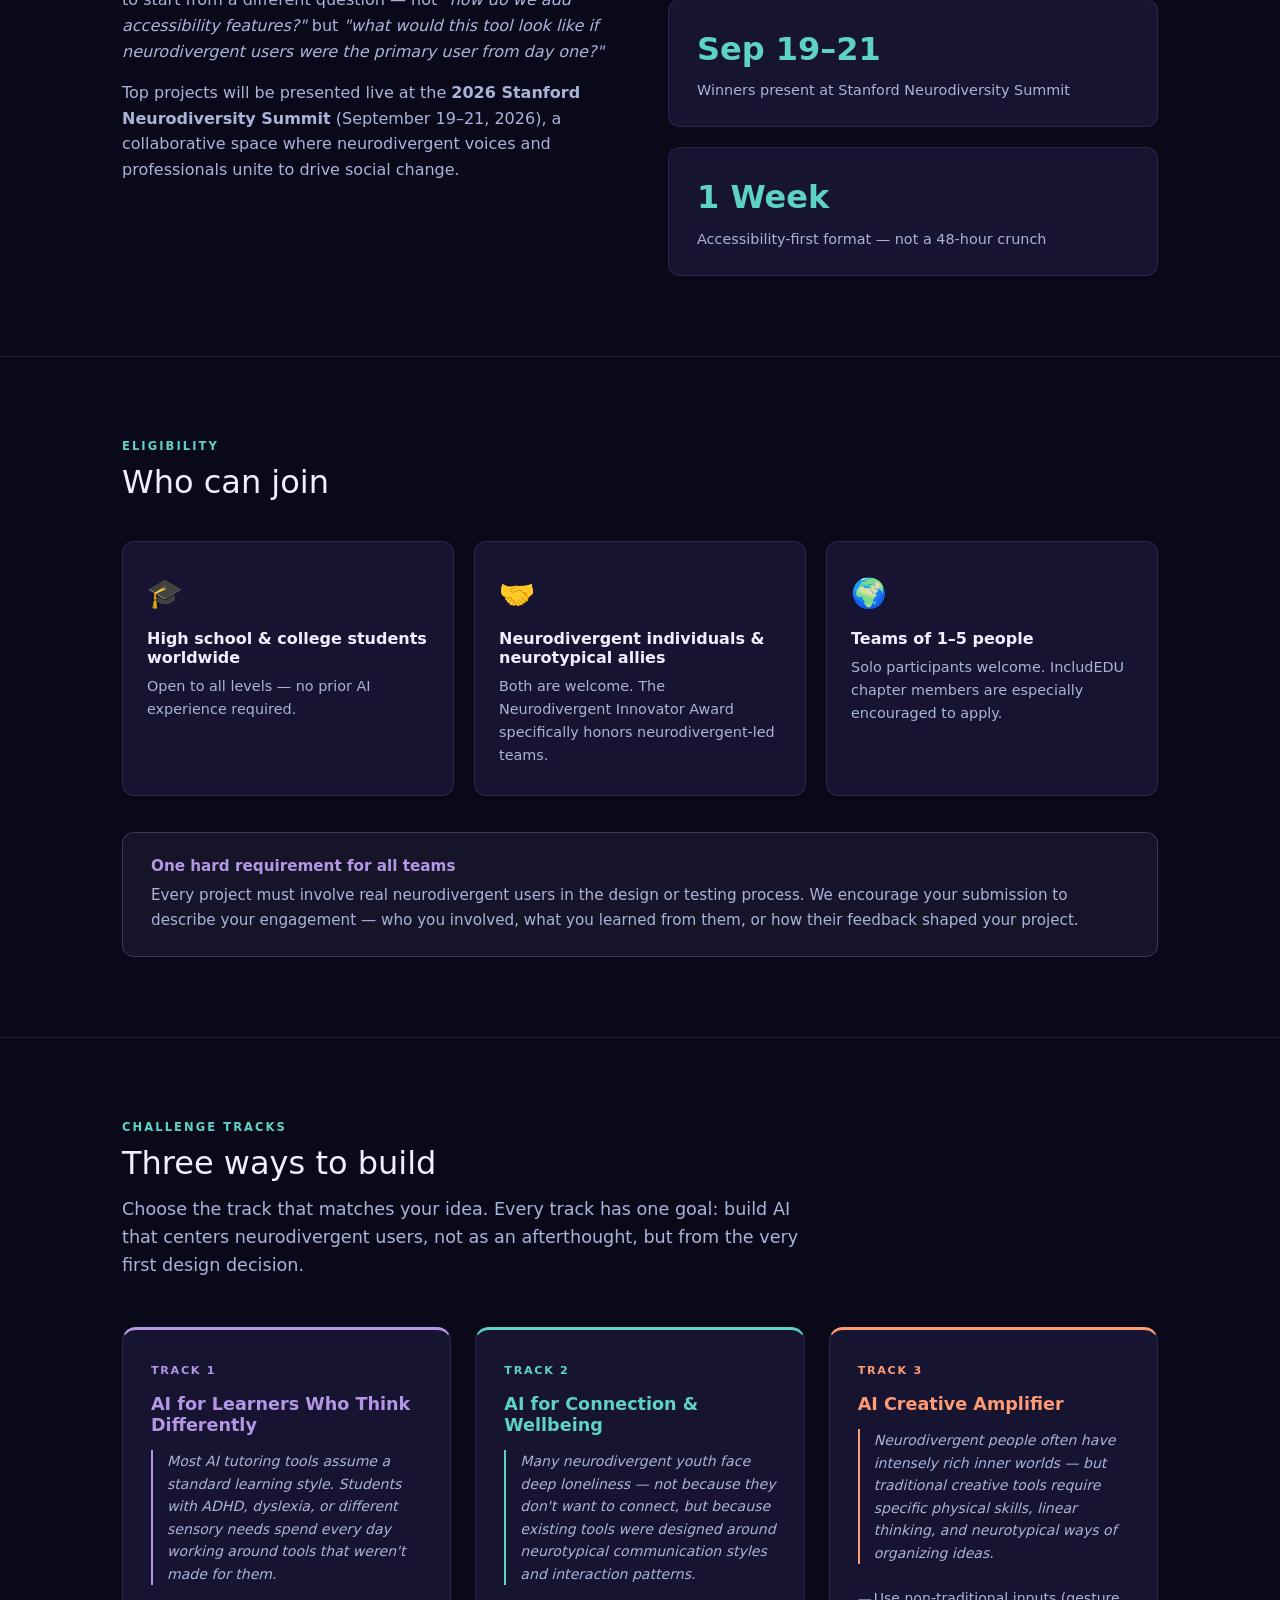
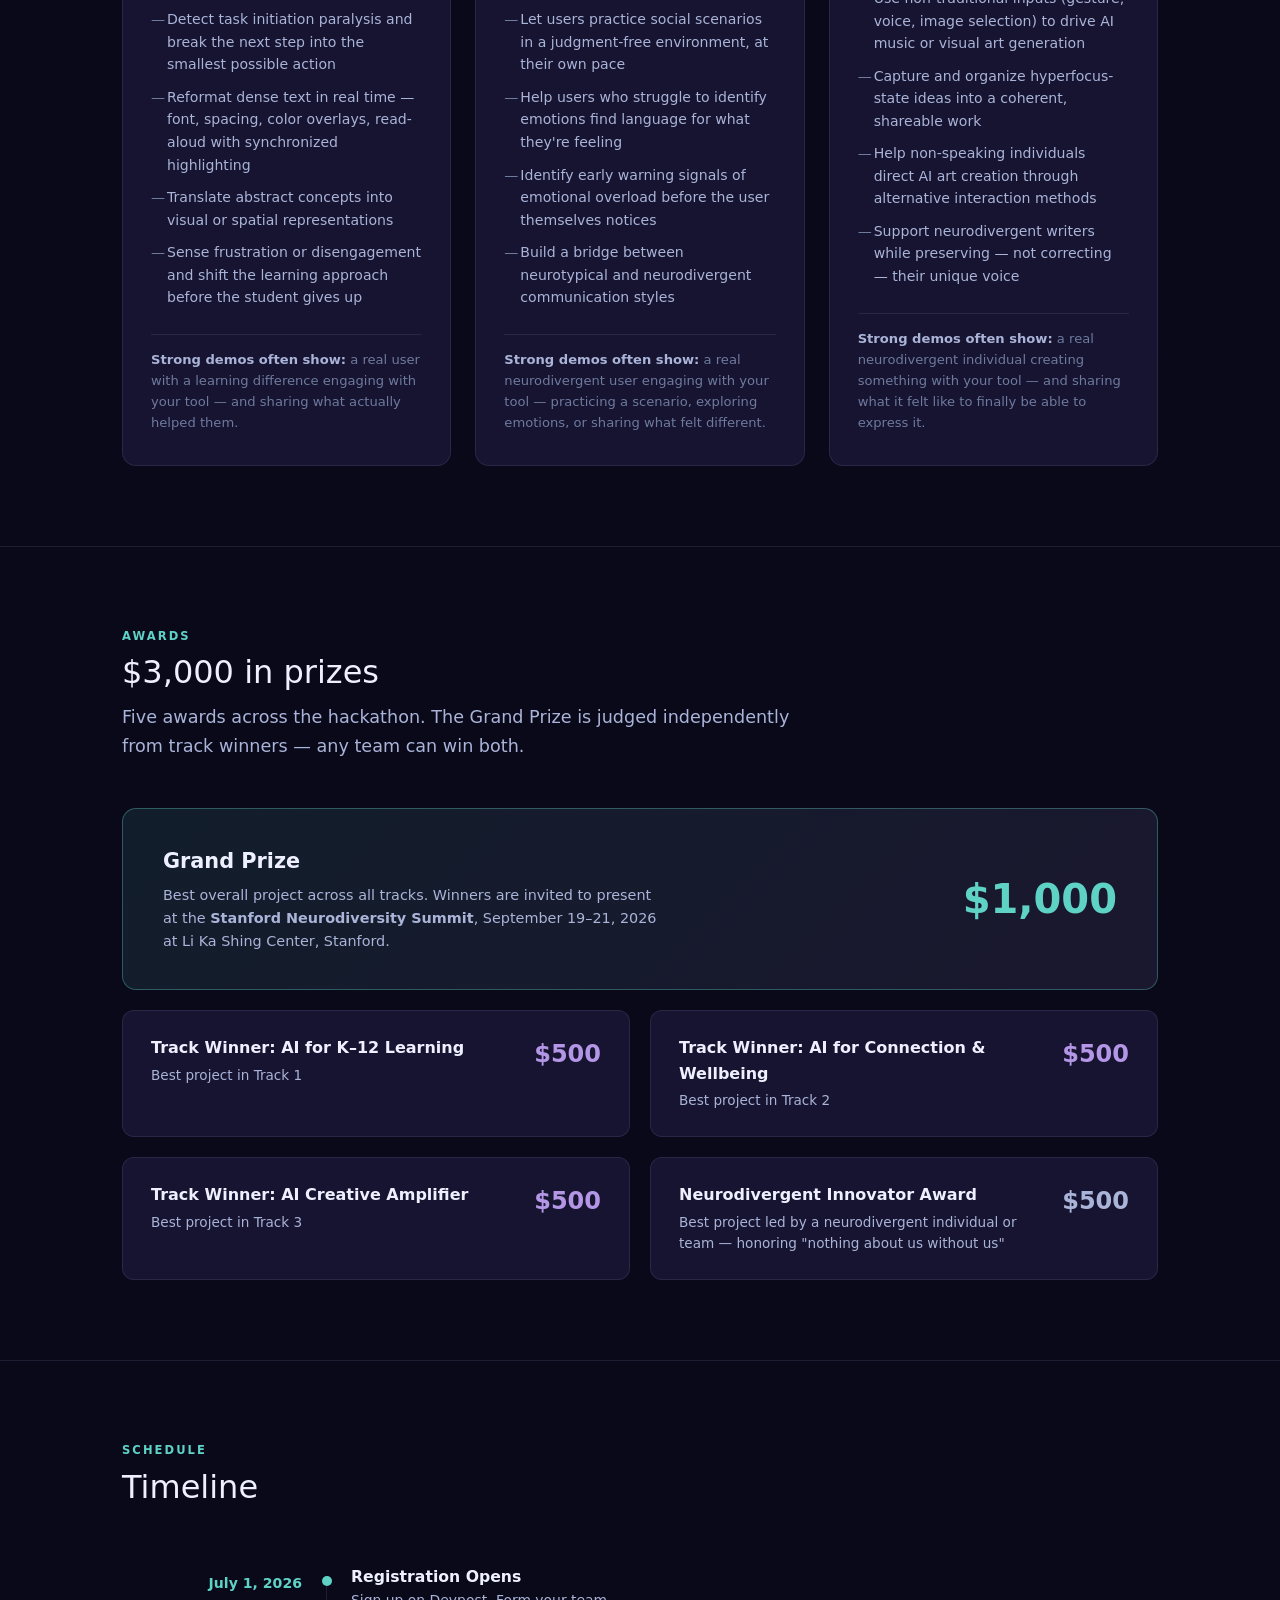
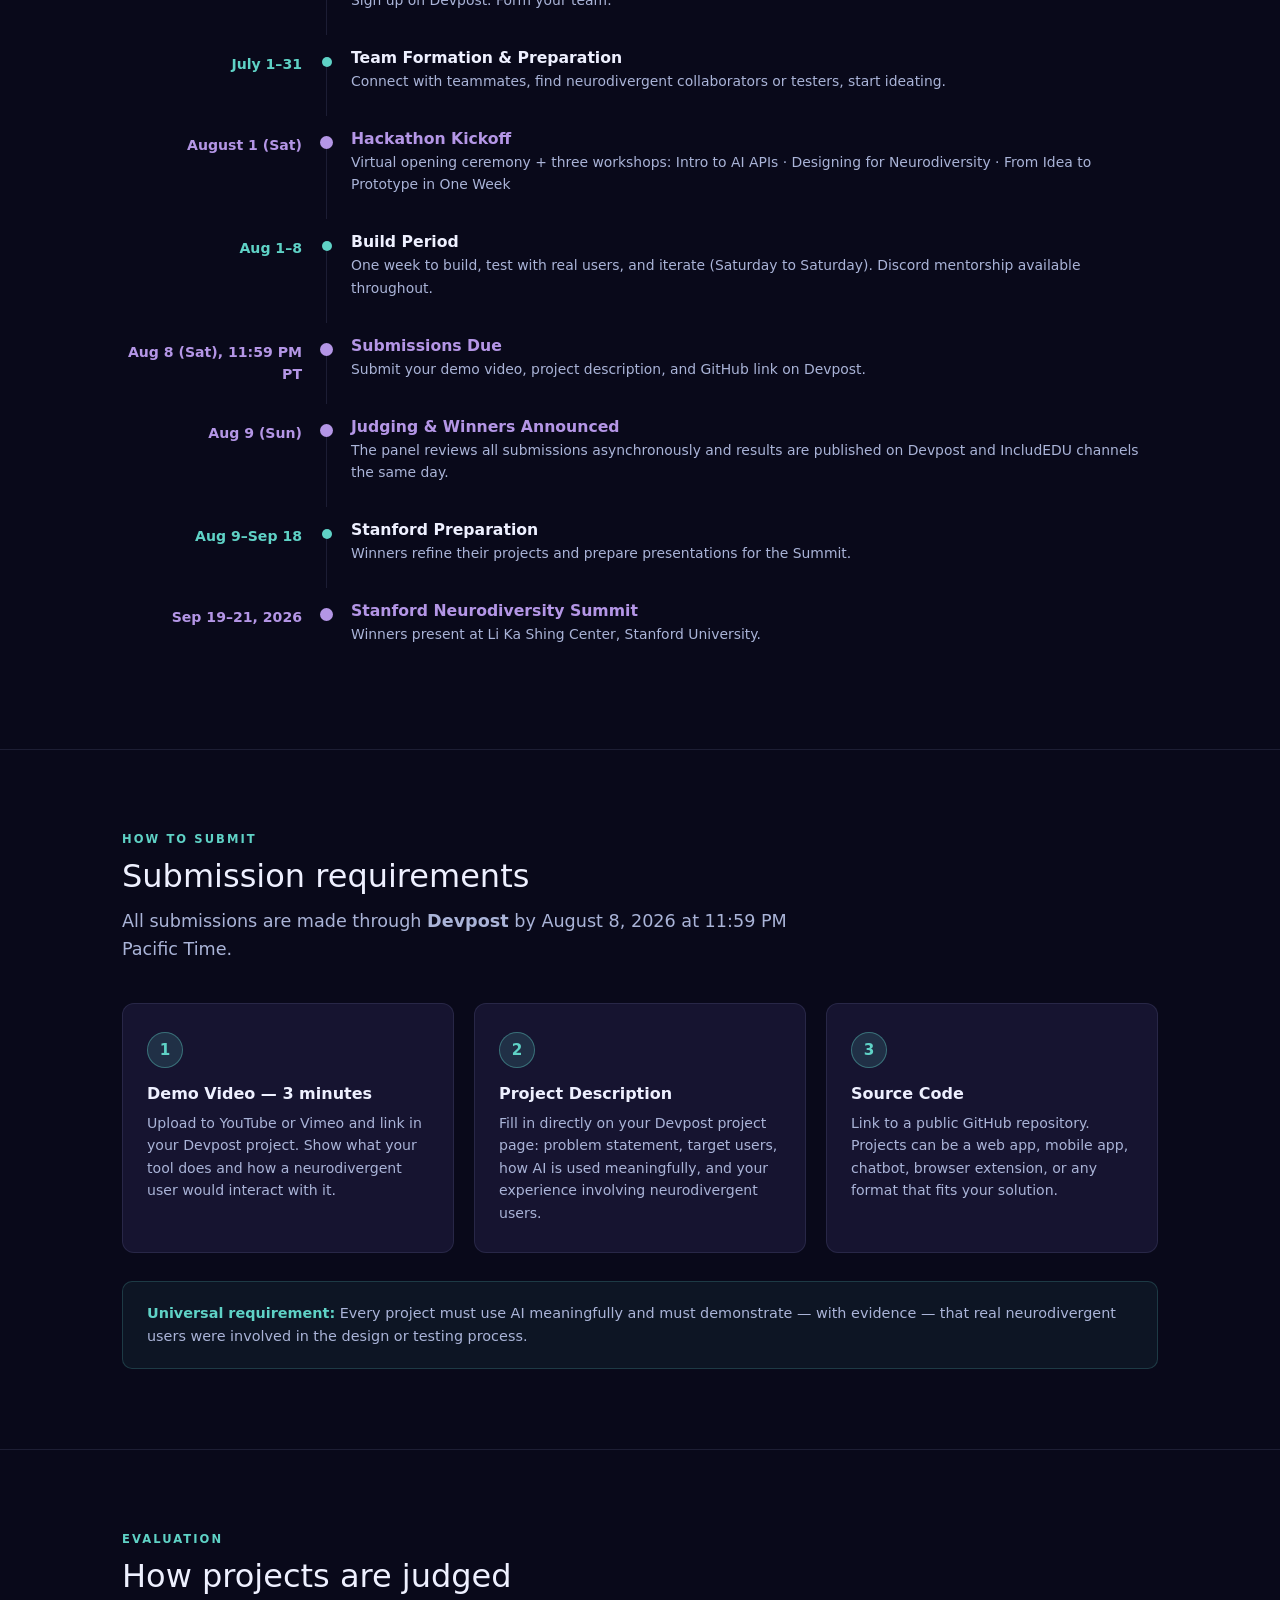
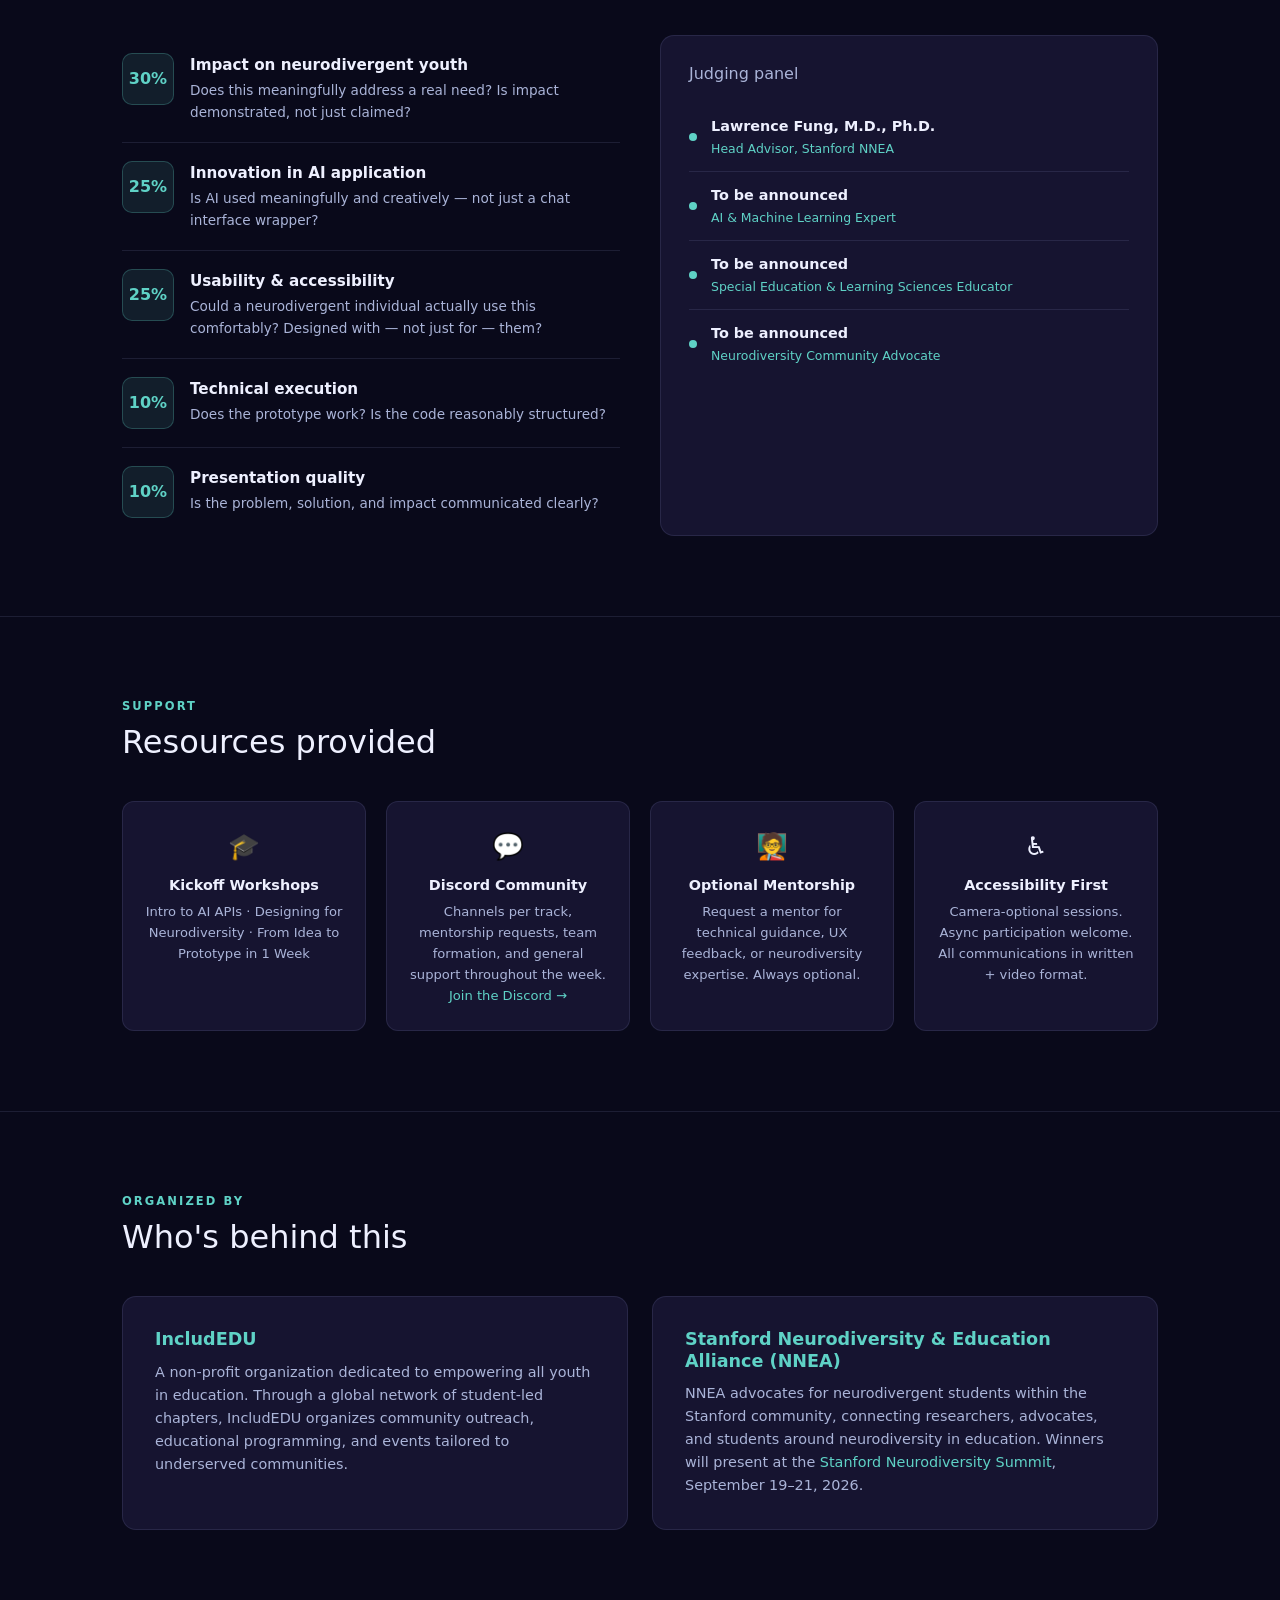
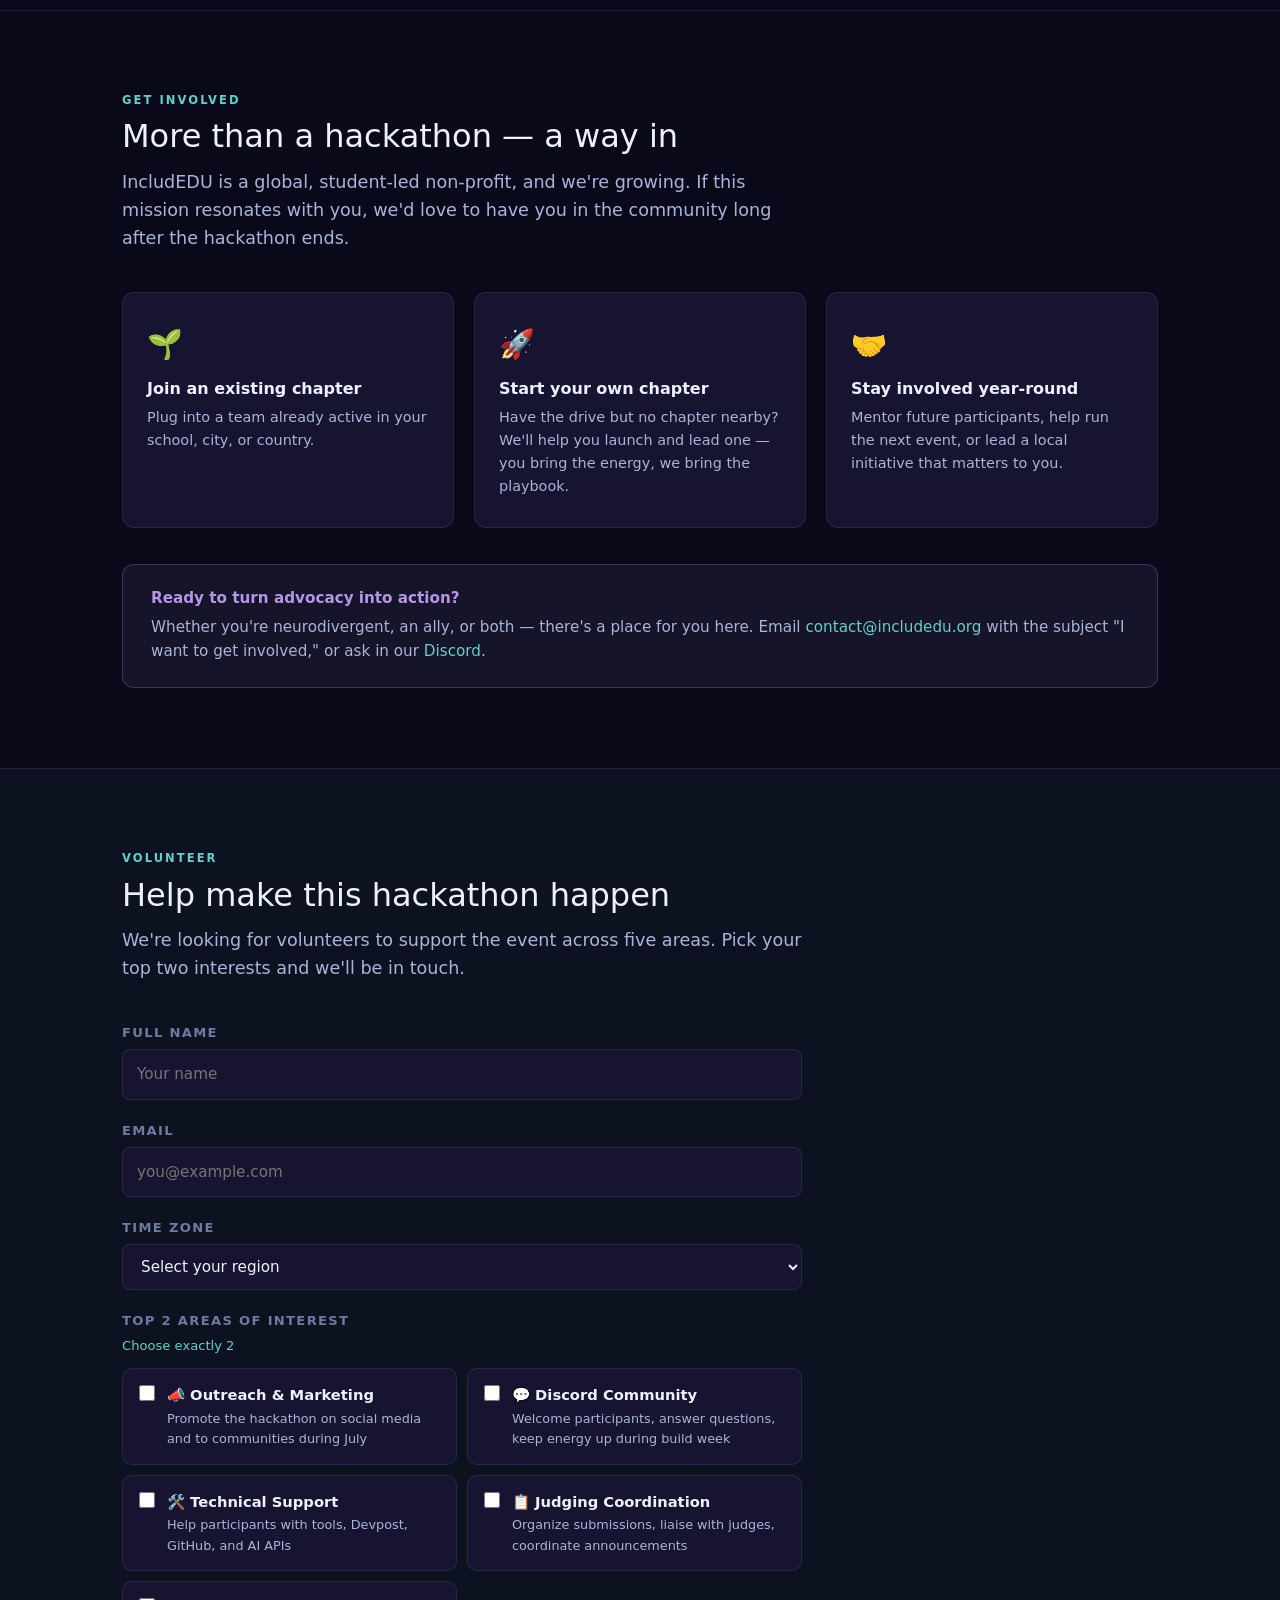
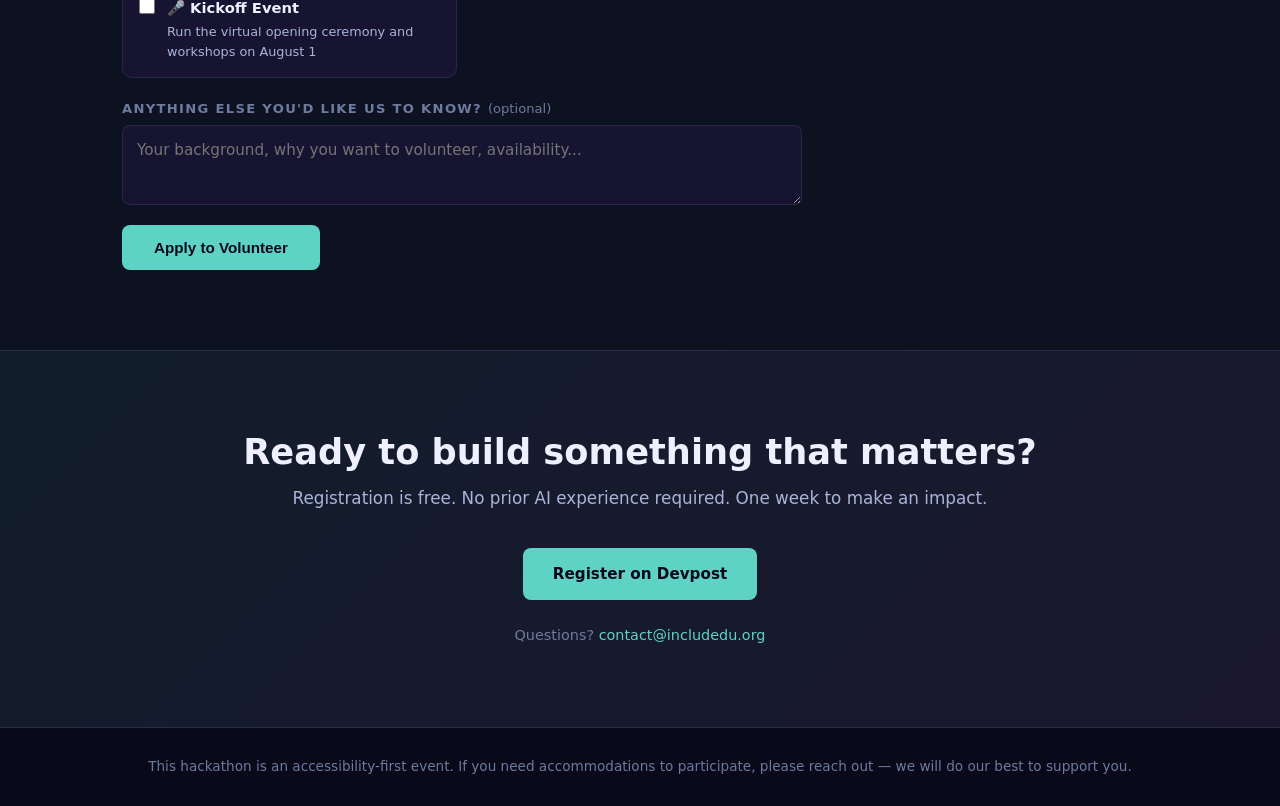
==== commit e2c7a7a6: "Add volunteer recruitment banner and button to hackathon hero Co-Authored-By: Claude Sonnet 4.6 <nor" ====
--- a/hackathon.html
+++ b/hackathon.html
@@ -331,6 +331,31 @@
       .hero-divider { display: none; }
     }
 
+    /* ── Volunteer Banner ─────────────────────────── */
+    .vol-banner {
+      display: flex; align-items: center; justify-content: space-between;
+      gap: 16px; flex-wrap: wrap;
+      margin-top: 28px;
+      background: rgba(180,150,230,0.1);
+      border: 1px solid rgba(180,150,230,0.3);
+      border-radius: 12px; padding: 16px 22px;
+    }
+    .vol-banner__text { display: flex; align-items: center; gap: 12px; font-size: 0.92rem; color: var(--text-sub); }
+    .vol-banner__tag {
+      flex: none;
+      background: var(--lavender); color: #09091a;
+      font-size: 0.7rem; font-weight: 700; letter-spacing: 0.1em;
+      text-transform: uppercase; padding: 3px 10px; border-radius: 20px;
+    }
+    .vol-banner__btn {
+      flex: none;
+      border: 1px solid rgba(180,150,230,0.5); color: var(--lavender);
+      font-weight: 700; font-size: 0.88rem;
+      padding: 9px 20px; border-radius: 8px;
+      transition: background 0.2s; white-space: nowrap;
+    }
+    .vol-banner__btn:hover { background: rgba(180,150,230,0.1); text-decoration: none; }
+
     /* ── Volunteer Form ───────────────────────────── */
     .volunteer-section { background: rgba(95,210,198,0.04); }
     .vol-form {
@@ -428,6 +453,14 @@
     <a href="https://includai--2026.devpost.com/" class="btn-primary" target="_blank">Register on Devpost</a>
     <a href="https://discord.gg/bEXbrJxvu" class="btn-outline" target="_blank">Join our Discord</a>
     <a href="#tracks" class="btn-outline">Explore Tracks</a>
+
+    <div class="vol-banner">
+      <div class="vol-banner__text">
+        <span class="vol-banner__tag">We need you</span>
+        <span>Want to help run this event? We're looking for volunteers across outreach, Discord, tech support, judging, and kickoff.</span>
+      </div>
+      <a href="#volunteer" class="vol-banner__btn">Volunteer →</a>
+    </div>
 
     <div class="hero-banner">
       <img src="assets/images/hackathon-banner.png" alt="IncludAI: The Neurodiversity Hackathon banner" />
@@ -878,7 +911,7 @@
 </section>
 
 <!-- ══════════════════════════ VOLUNTEER SIGN-UP ════════════════════════ -->
-<section class="volunteer-section">
+<section class="volunteer-section" id="volunteer">
   <div class="container">
     <div class="section-label">Volunteer</div>
     <h2>Help make this hackathon happen</h2>
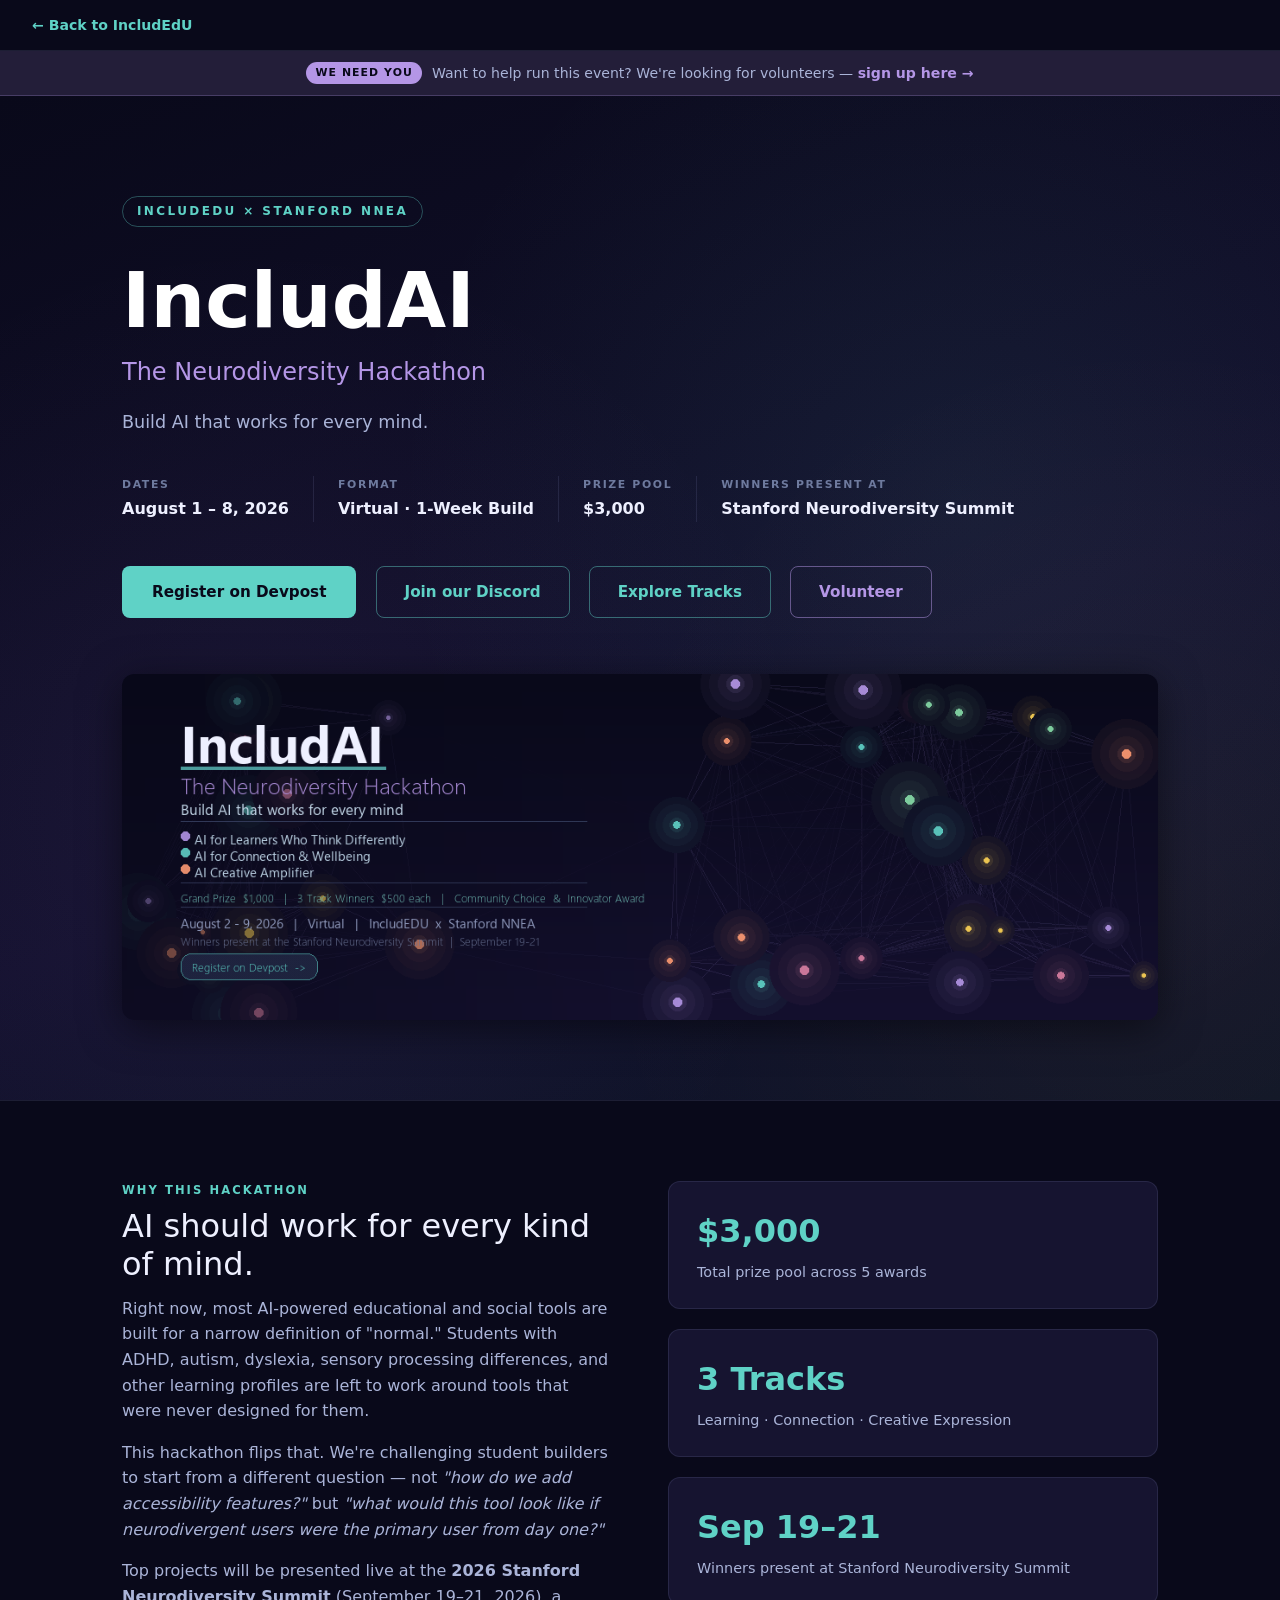
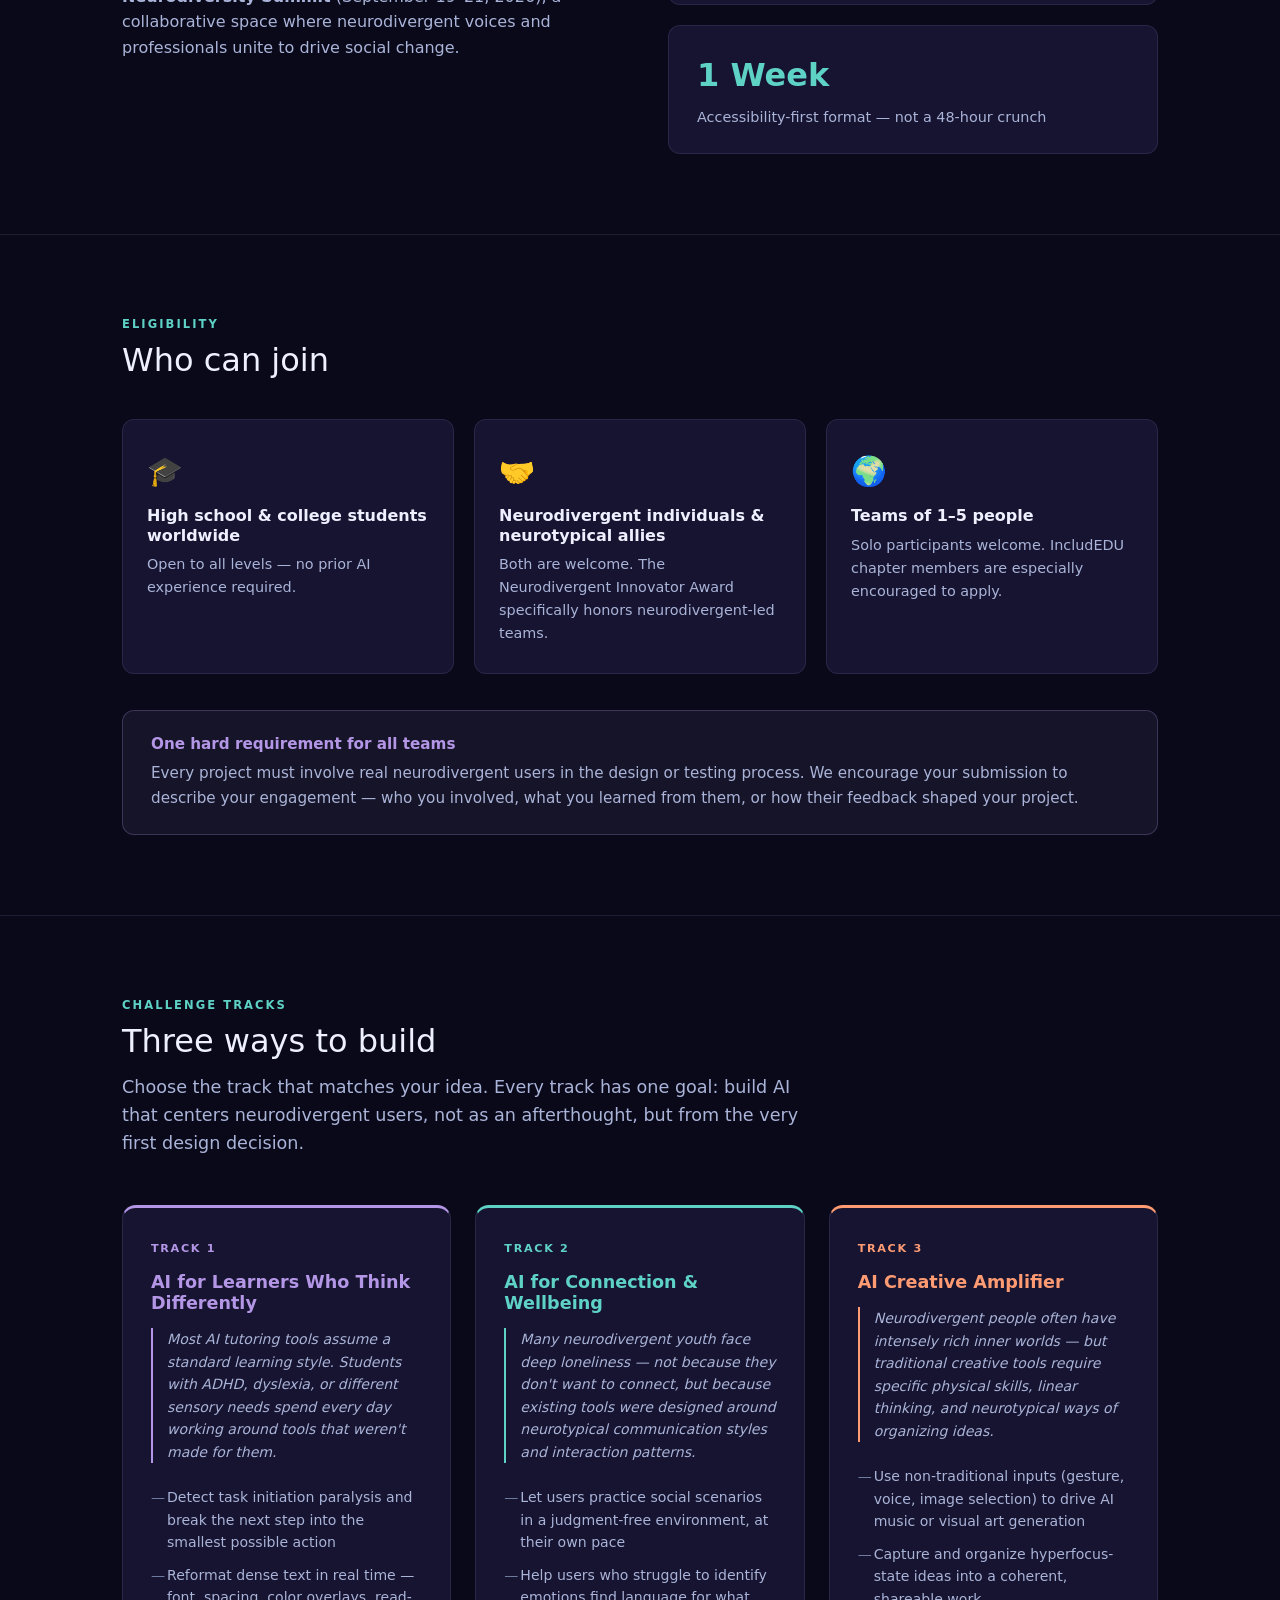
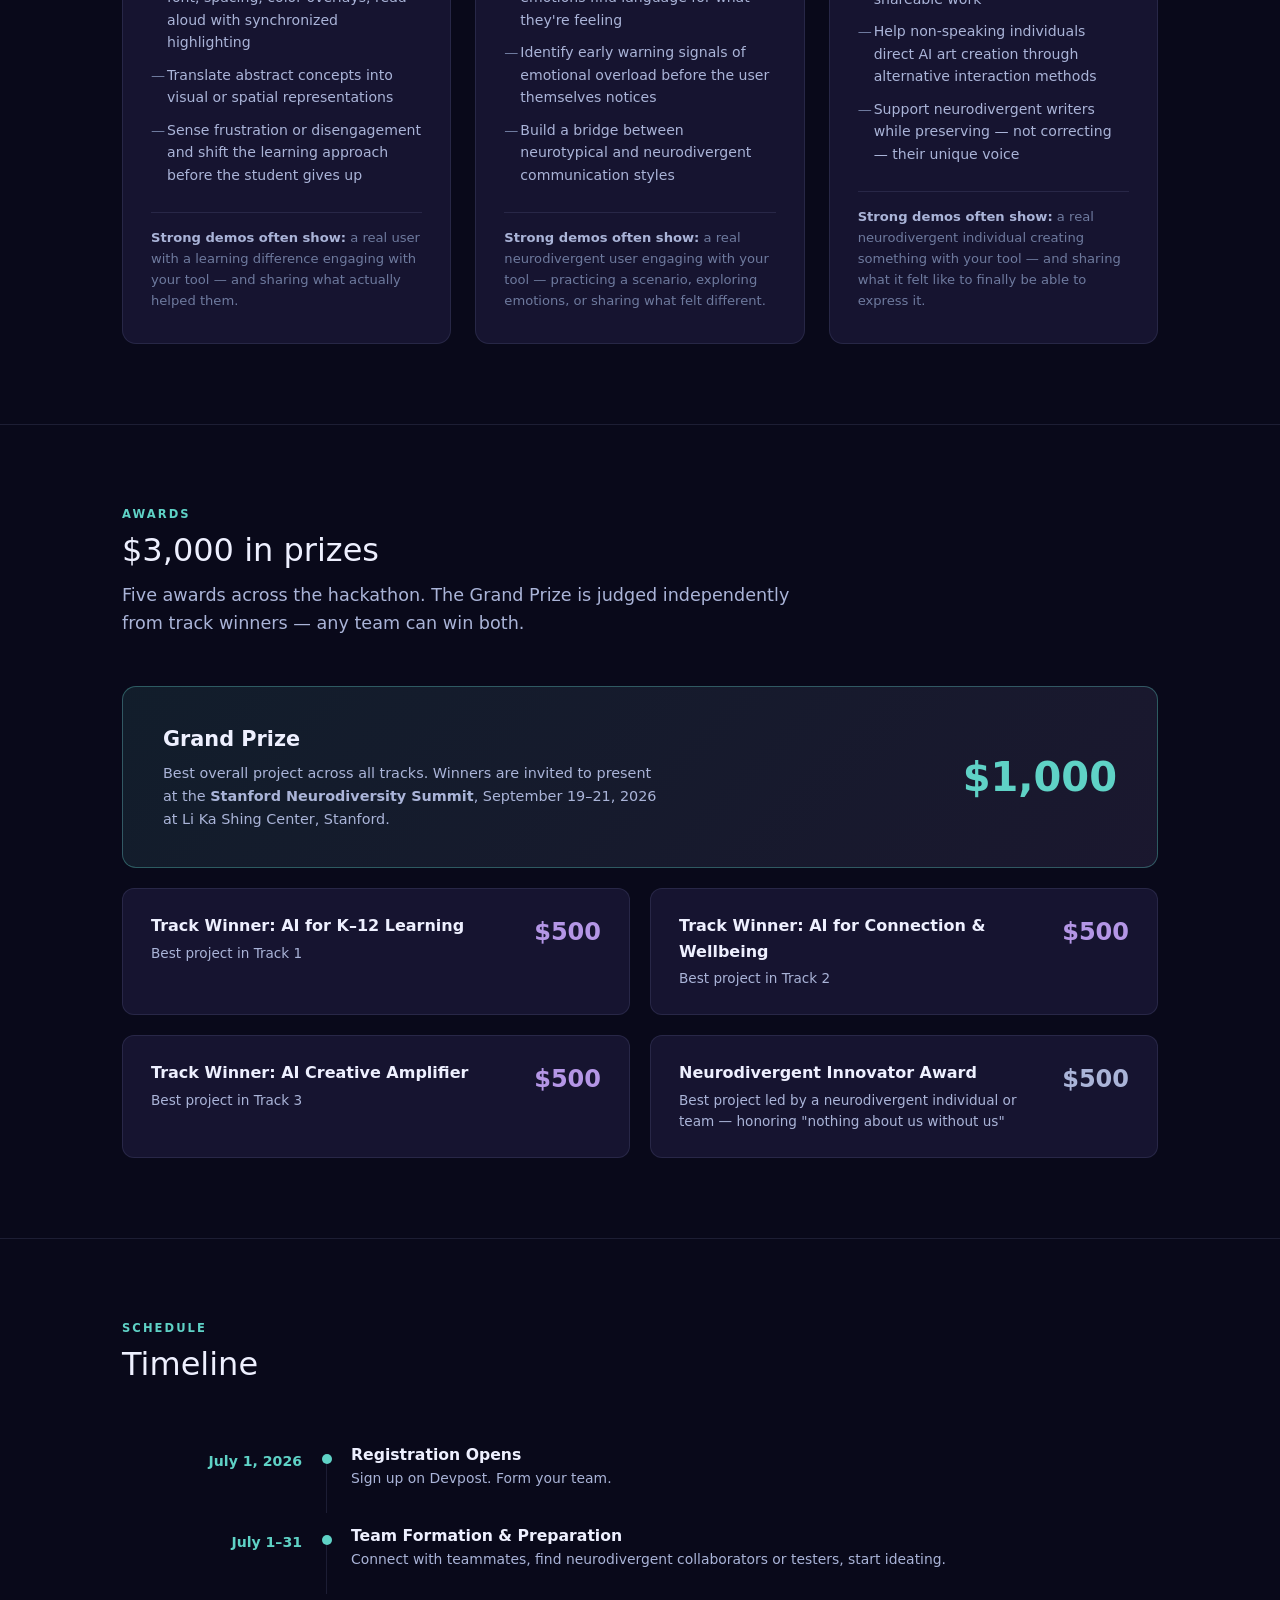
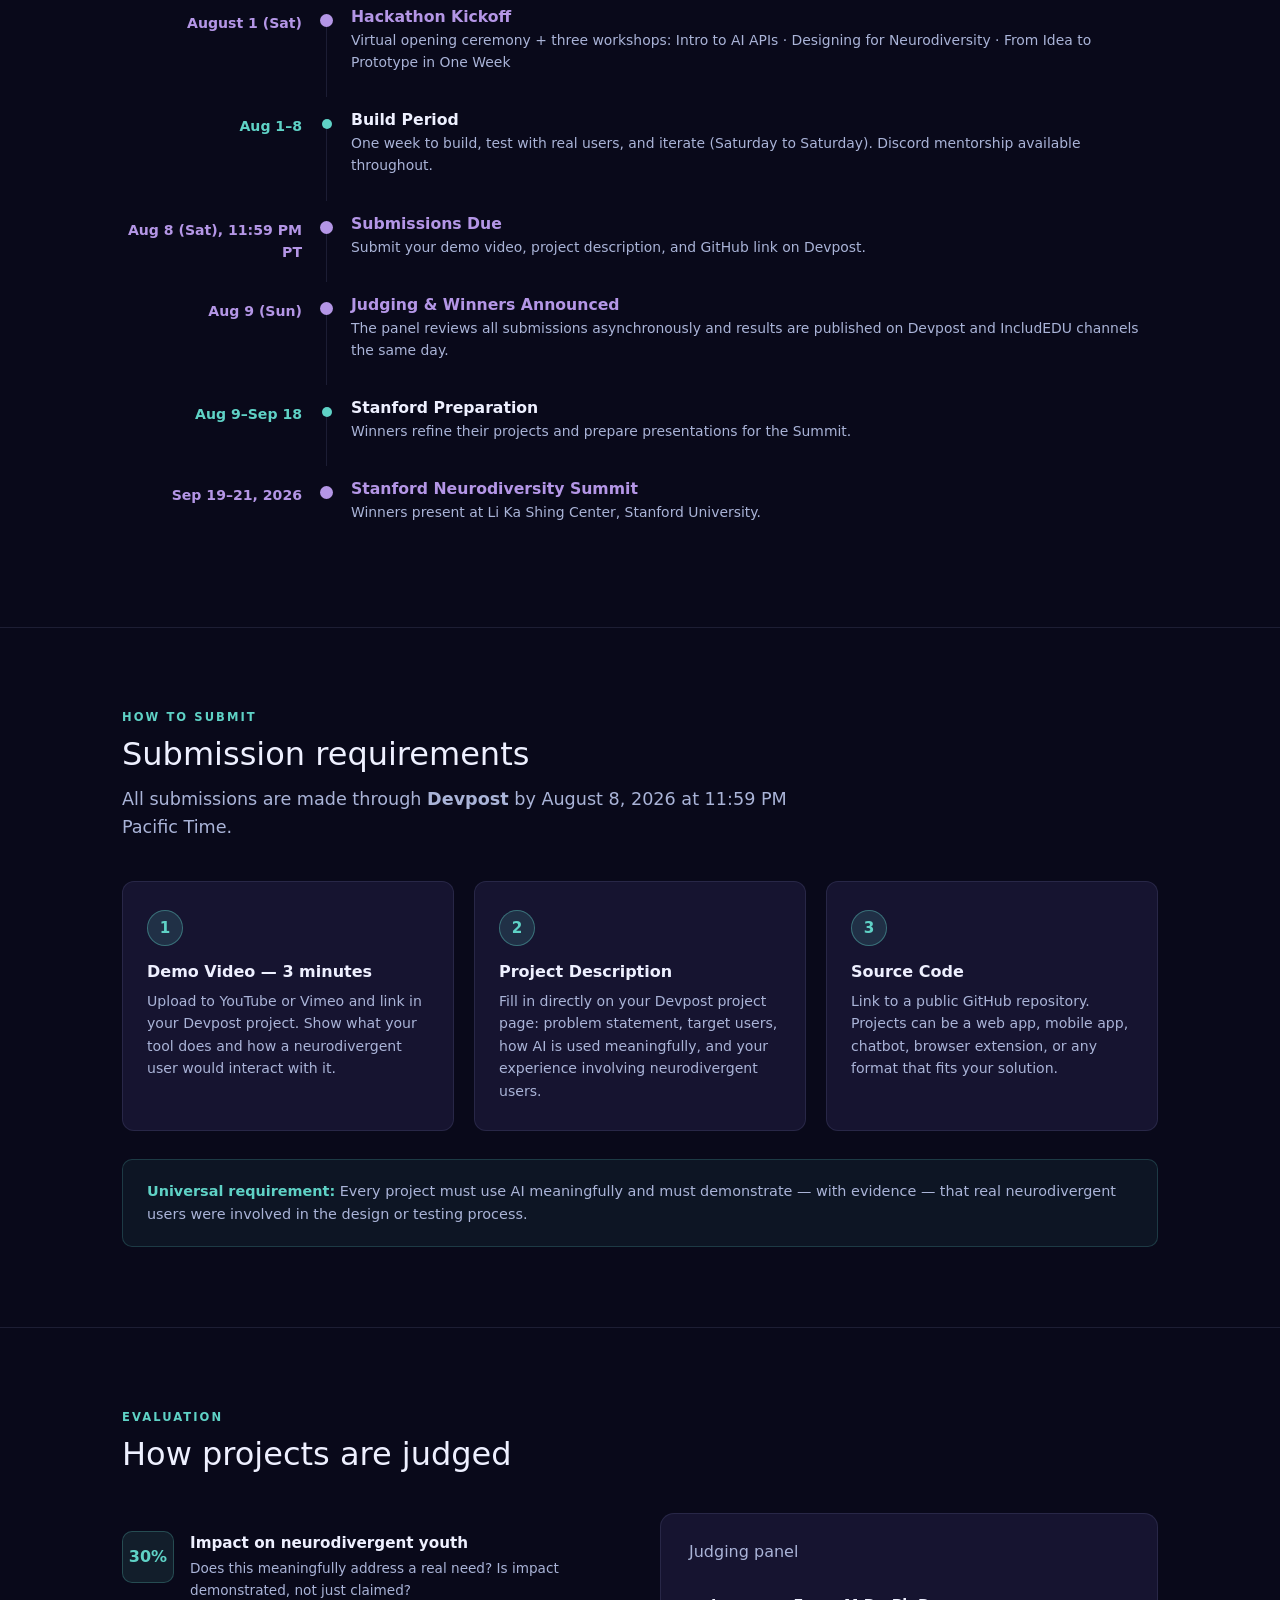
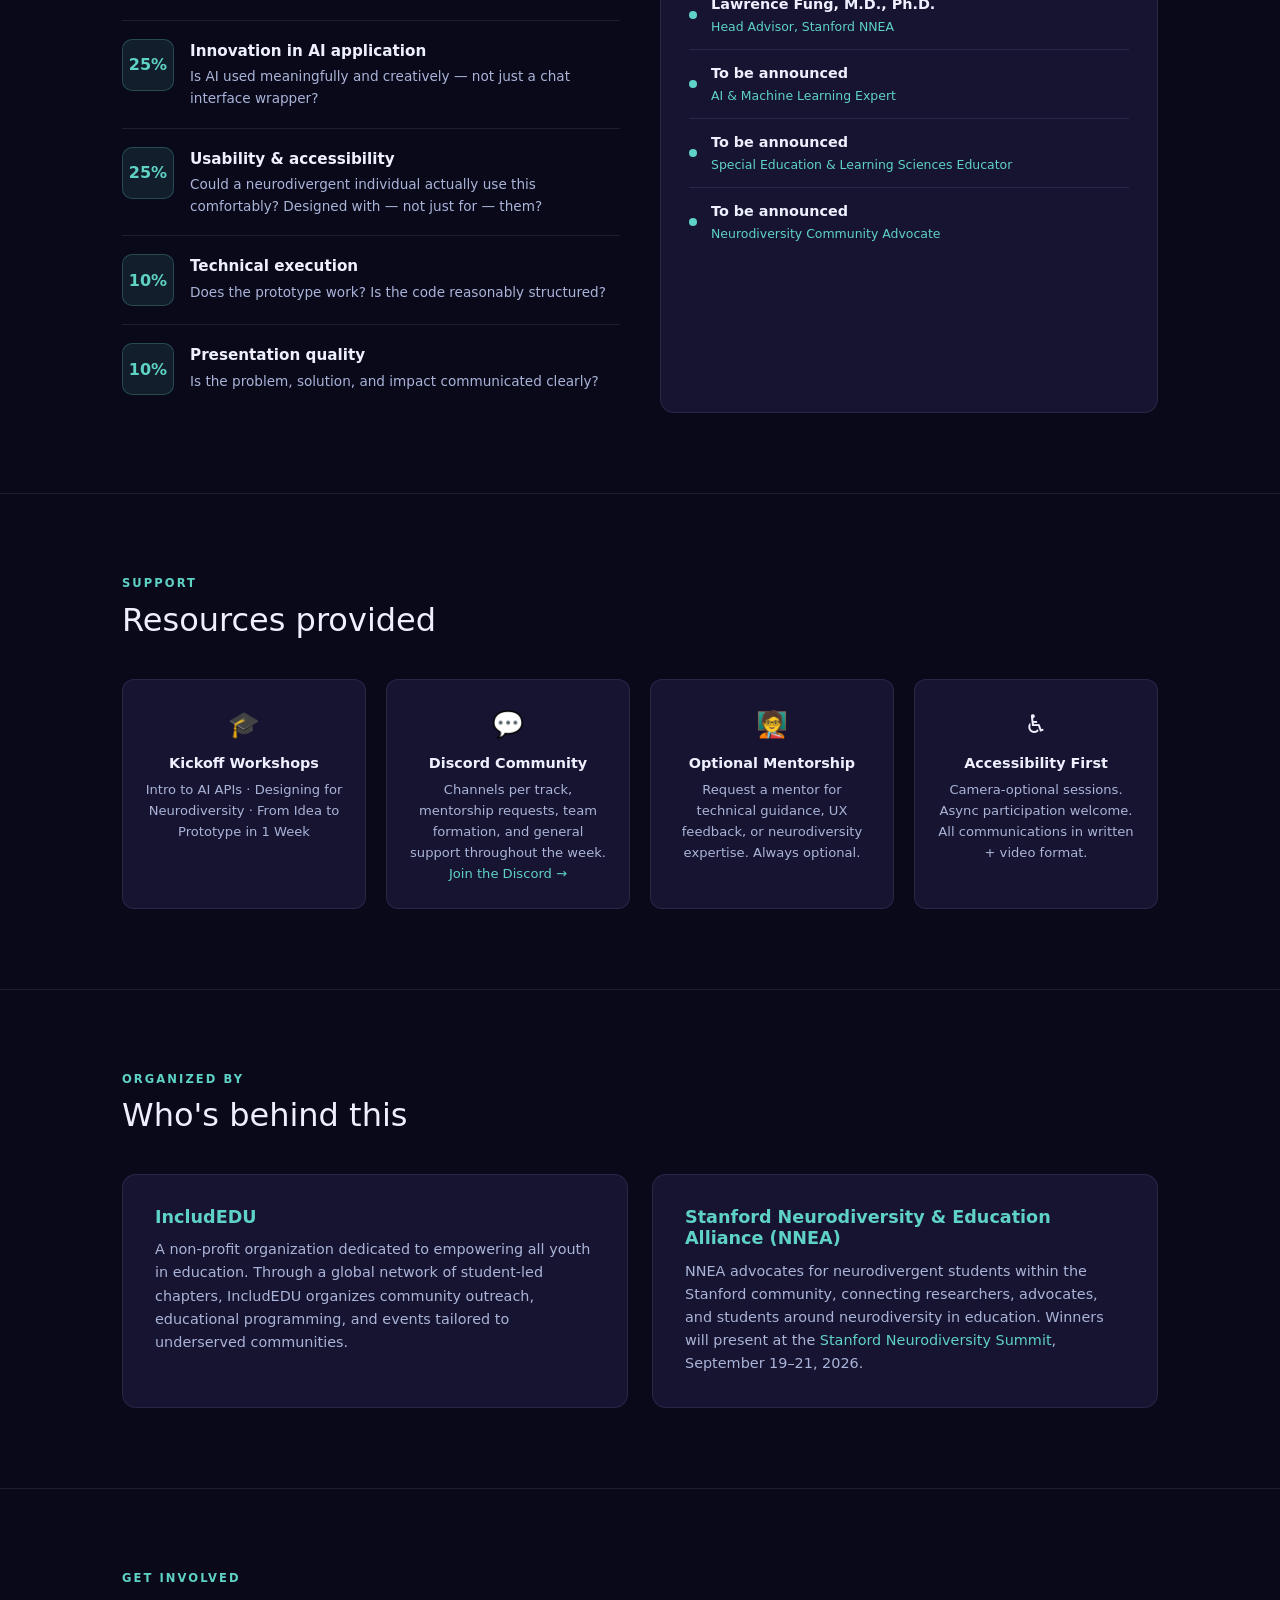
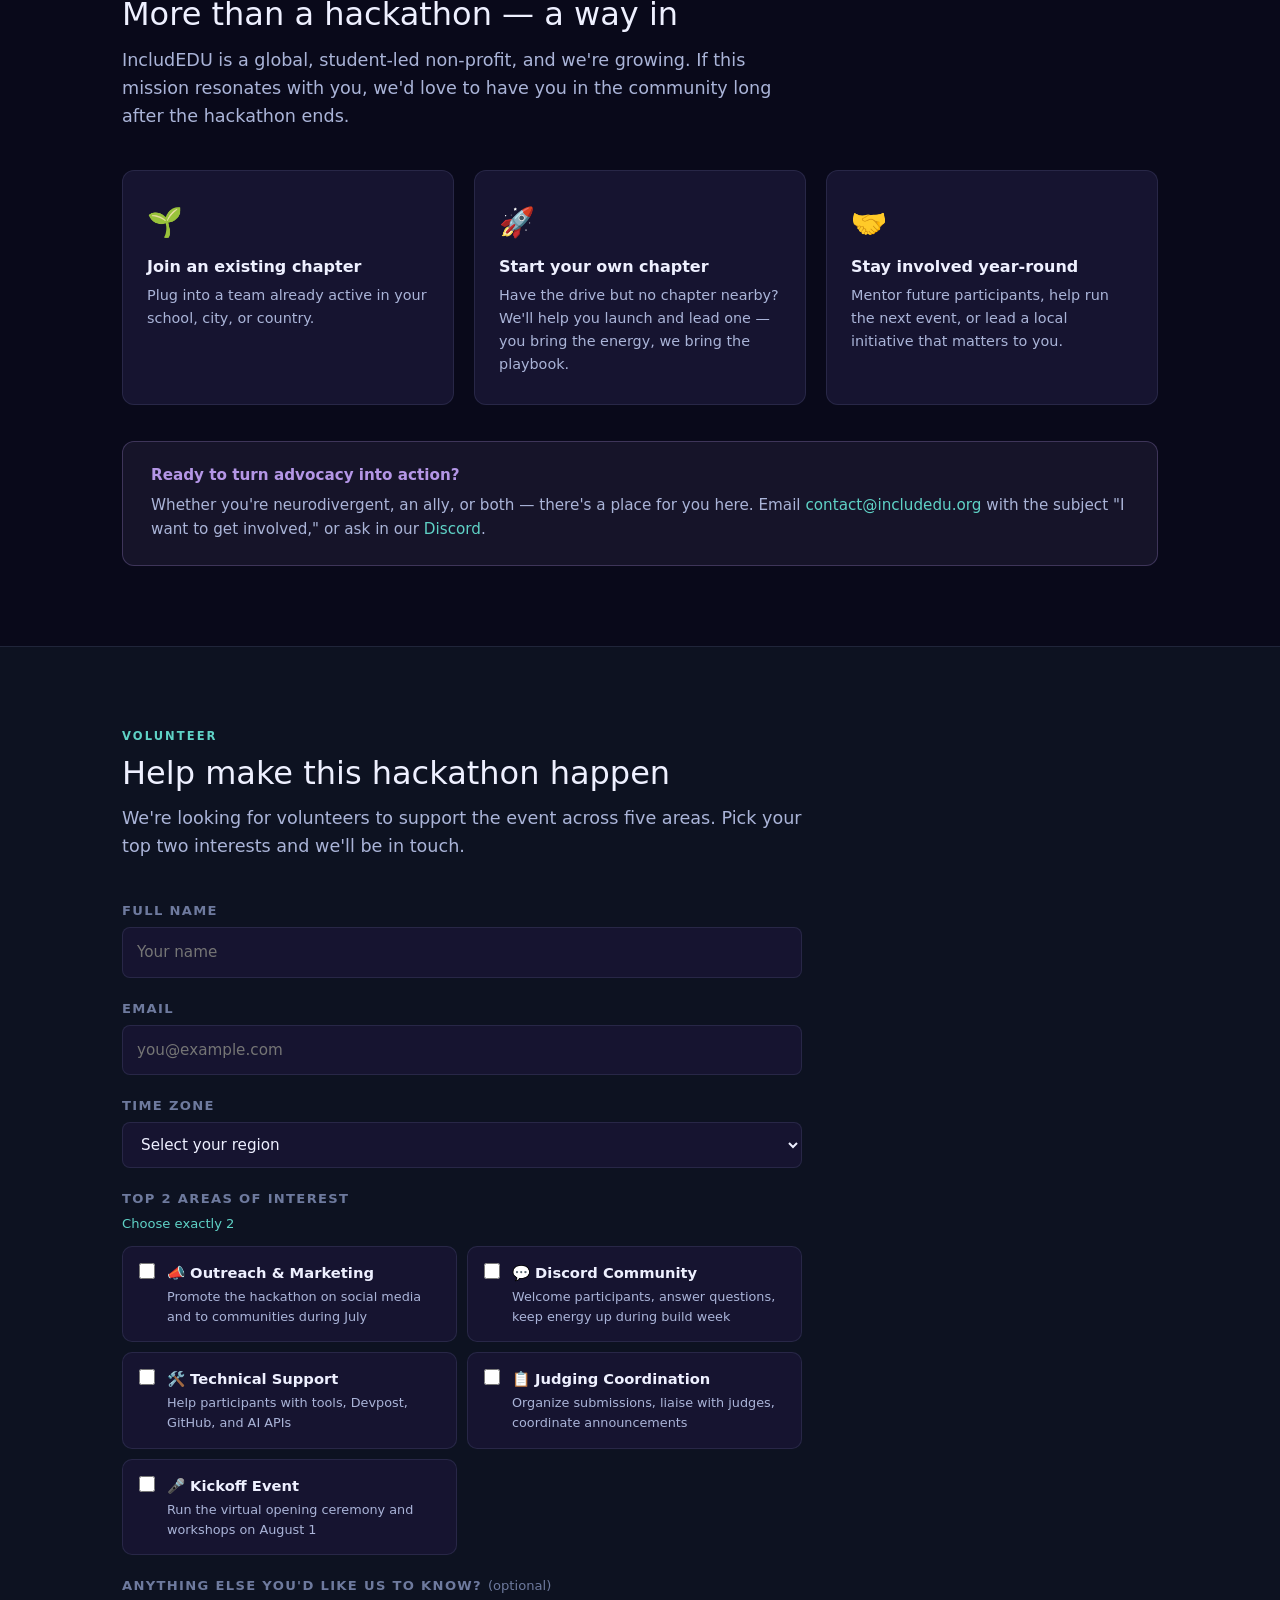
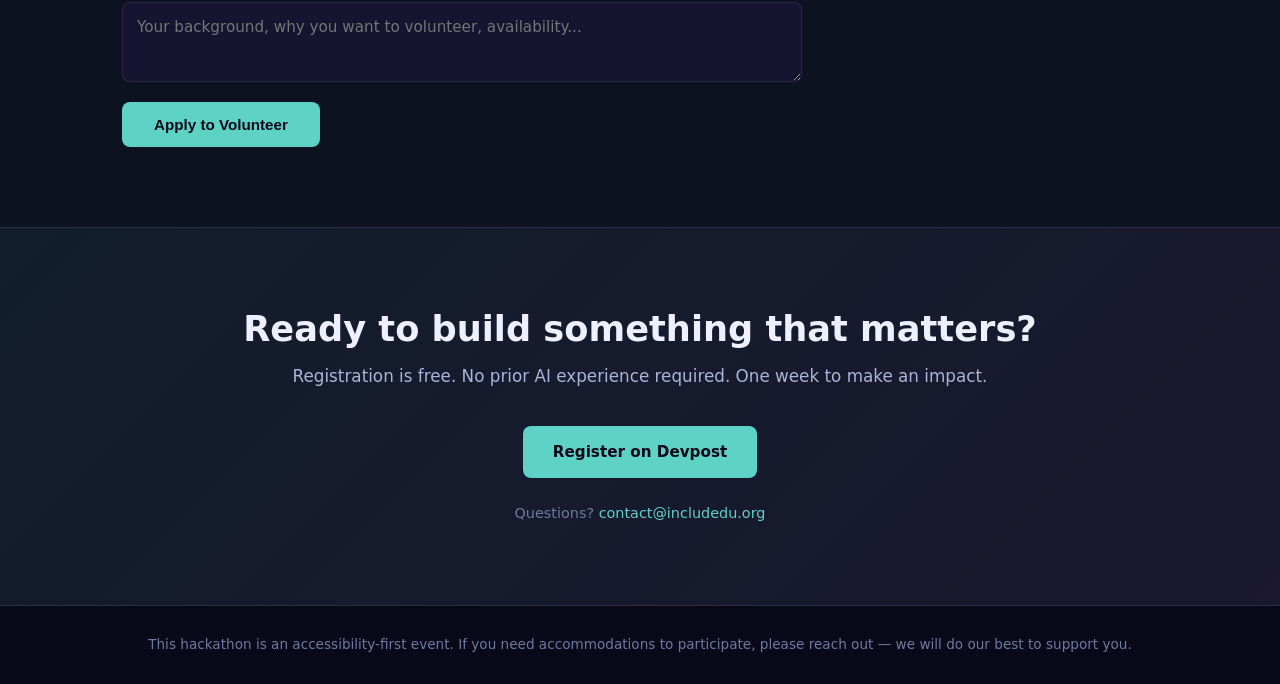
==== commit ff4487d2: "Volunteer: top announcement bar + hero button Co-Authored-By: Claude Sonnet 4.6 <noreply@anthropic.c" ====
--- a/hackathon.html
+++ b/hackathon.html
@@ -331,30 +331,20 @@
       .hero-divider { display: none; }
     }
 
-    /* ── Volunteer Banner ─────────────────────────── */
-    .vol-banner {
-      display: flex; align-items: center; justify-content: space-between;
-      gap: 16px; flex-wrap: wrap;
-      margin-top: 28px;
-      background: rgba(180,150,230,0.1);
-      border: 1px solid rgba(180,150,230,0.3);
-      border-radius: 12px; padding: 16px 22px;
-    }
-    .vol-banner__text { display: flex; align-items: center; gap: 12px; font-size: 0.92rem; color: var(--text-sub); }
-    .vol-banner__tag {
-      flex: none;
+    /* ── Top announcement bar ─────────────────────── */
+    .top-announce {
+      background: rgba(180,150,230,0.15);
+      border-bottom: 1px solid rgba(180,150,230,0.25);
+      padding: 11px 32px;
+      display: flex; align-items: center; justify-content: center;
+      gap: 10px; flex-wrap: wrap; font-size: 0.88rem; color: var(--text-sub);
+    }
+    .top-announce__tag {
       background: var(--lavender); color: #09091a;
-      font-size: 0.7rem; font-weight: 700; letter-spacing: 0.1em;
-      text-transform: uppercase; padding: 3px 10px; border-radius: 20px;
-    }
-    .vol-banner__btn {
-      flex: none;
-      border: 1px solid rgba(180,150,230,0.5); color: var(--lavender);
-      font-weight: 700; font-size: 0.88rem;
-      padding: 9px 20px; border-radius: 8px;
-      transition: background 0.2s; white-space: nowrap;
-    }
-    .vol-banner__btn:hover { background: rgba(180,150,230,0.1); text-decoration: none; }
+      font-size: 0.68rem; font-weight: 700; letter-spacing: 0.1em;
+      text-transform: uppercase; padding: 2px 9px; border-radius: 20px; flex: none;
+    }
+    .top-announce a { color: var(--lavender); font-weight: 600; }
 
     /* ── Volunteer Form ───────────────────────────── */
     .volunteer-section { background: rgba(95,210,198,0.04); }
@@ -420,6 +410,11 @@
   <a href="index.html" style="color:#5fd2c6;font-size:0.88rem;font-weight:600;text-decoration:none;">← Back to IncludEdU</a>
 </div>
 
+<div class="top-announce">
+  <span class="top-announce__tag">We need you</span>
+  <span>Want to help run this event? We're looking for volunteers — <a href="#volunteer">sign up here →</a></span>
+</div>
+
 <!-- ═══════════════════════════════ HERO ═══════════════════════════════ -->
 <section class="hero">
   <div class="container">
@@ -453,14 +448,7 @@
     <a href="https://includai--2026.devpost.com/" class="btn-primary" target="_blank">Register on Devpost</a>
     <a href="https://discord.gg/bEXbrJxvu" class="btn-outline" target="_blank">Join our Discord</a>
     <a href="#tracks" class="btn-outline">Explore Tracks</a>
-
-    <div class="vol-banner">
-      <div class="vol-banner__text">
-        <span class="vol-banner__tag">We need you</span>
-        <span>Want to help run this event? We're looking for volunteers across outreach, Discord, tech support, judging, and kickoff.</span>
-      </div>
-      <a href="#volunteer" class="vol-banner__btn">Volunteer →</a>
-    </div>
+    <a href="#volunteer" class="btn-outline" style="border-color:rgba(180,150,230,0.5);color:var(--lavender);">Volunteer</a>
 
     <div class="hero-banner">
       <img src="assets/images/hackathon-banner.png" alt="IncludAI: The Neurodiversity Hackathon banner" />
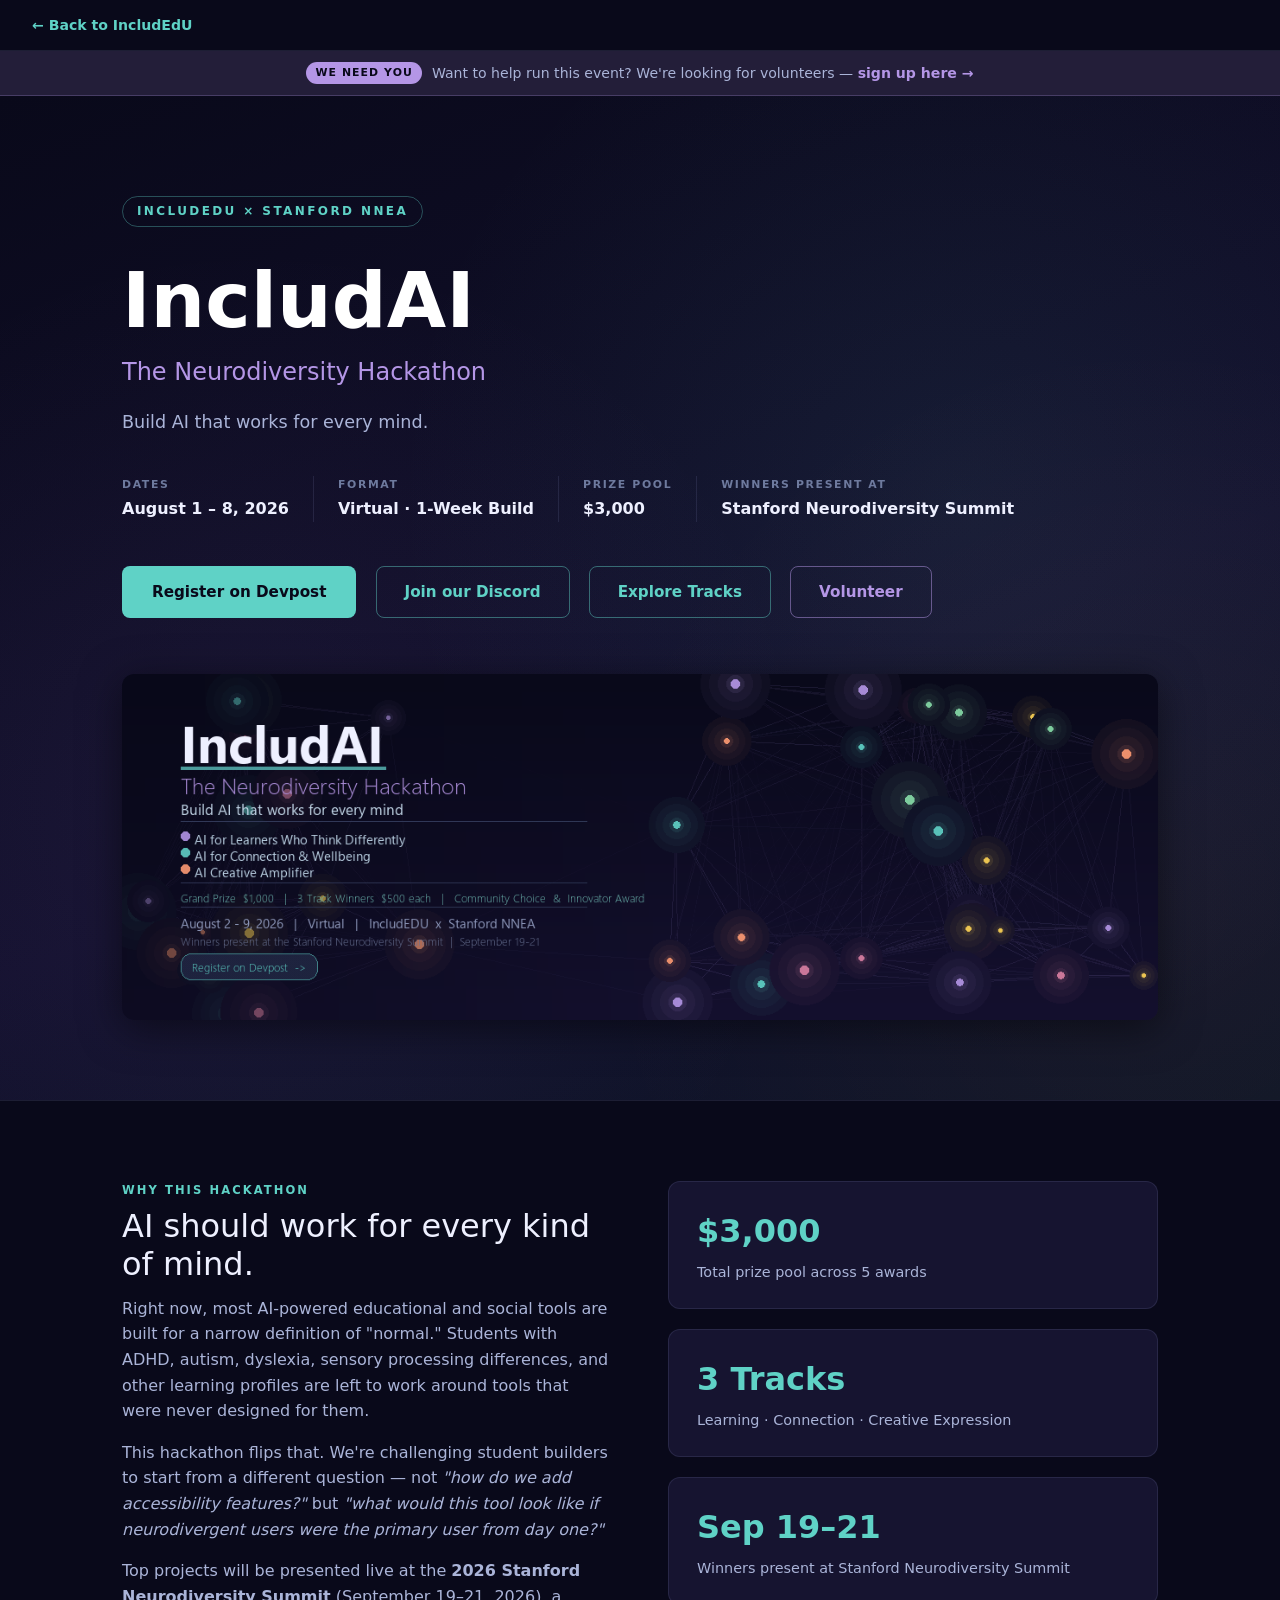
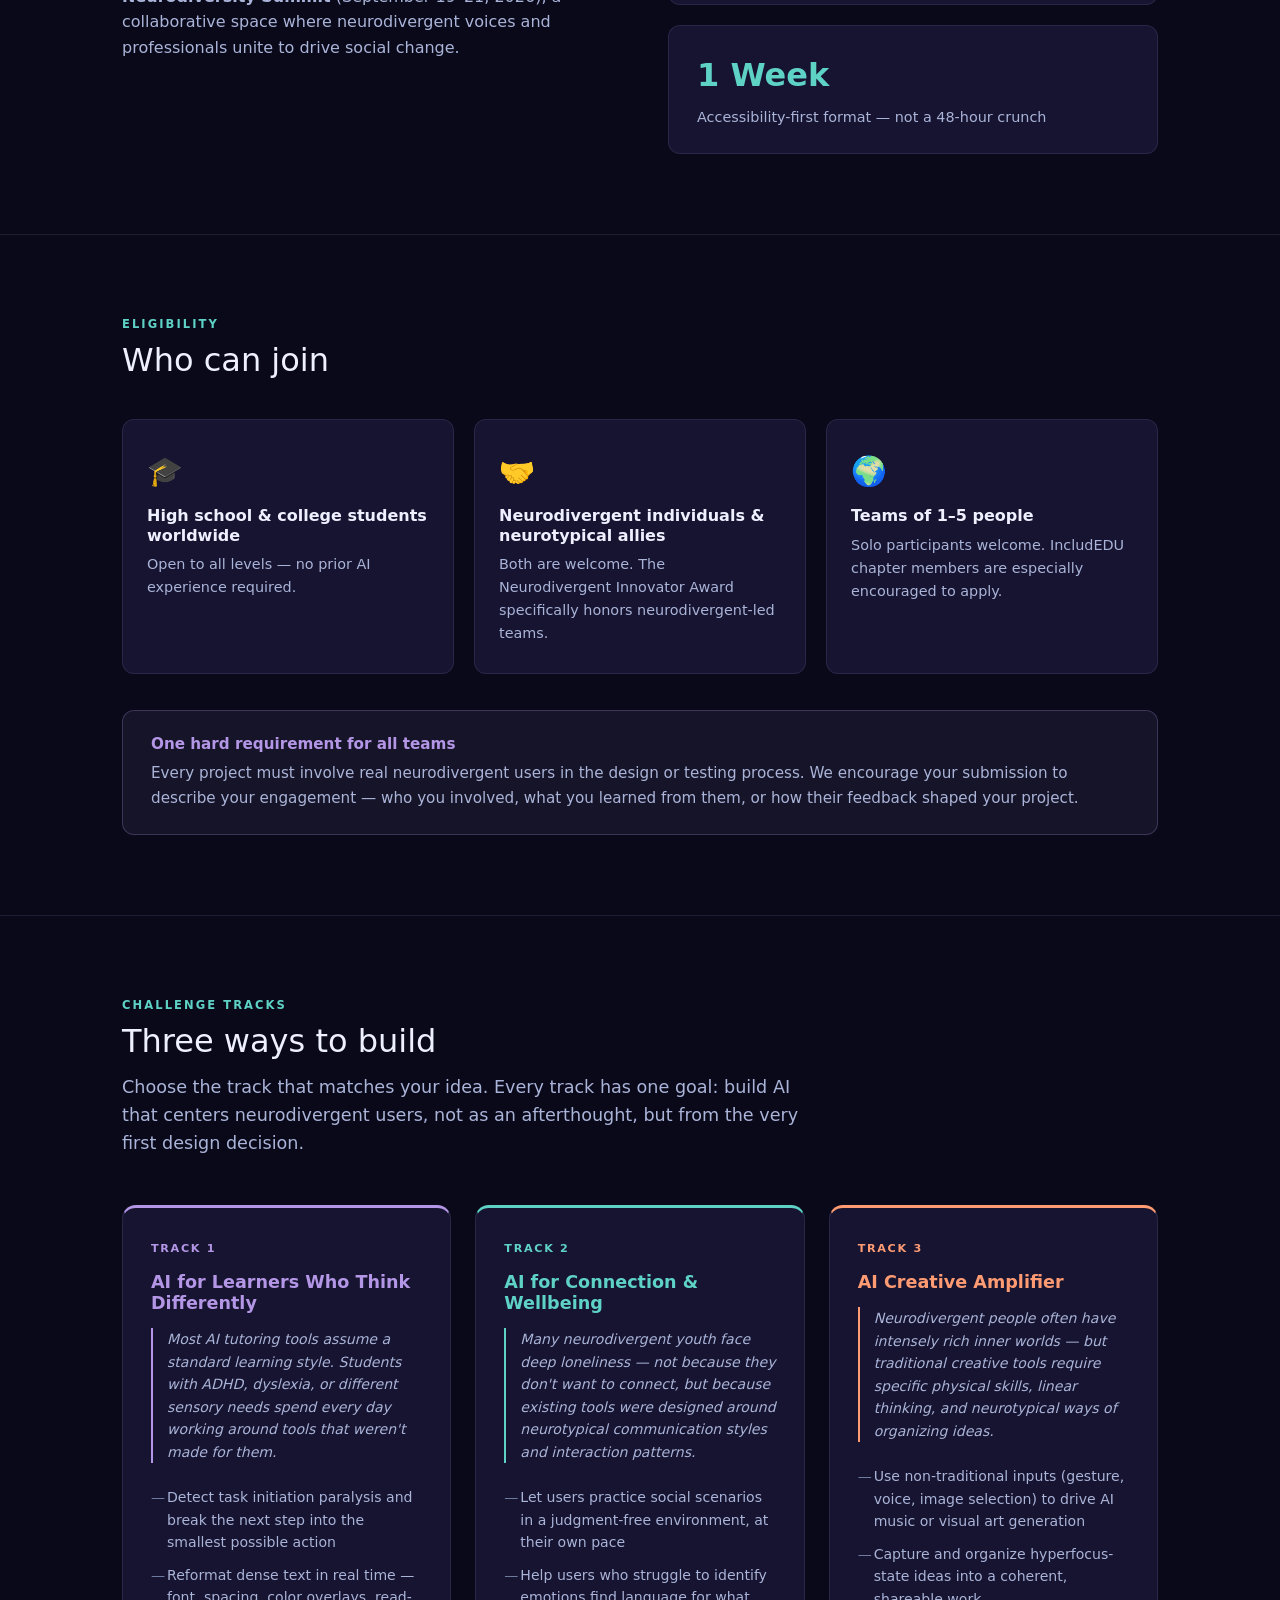
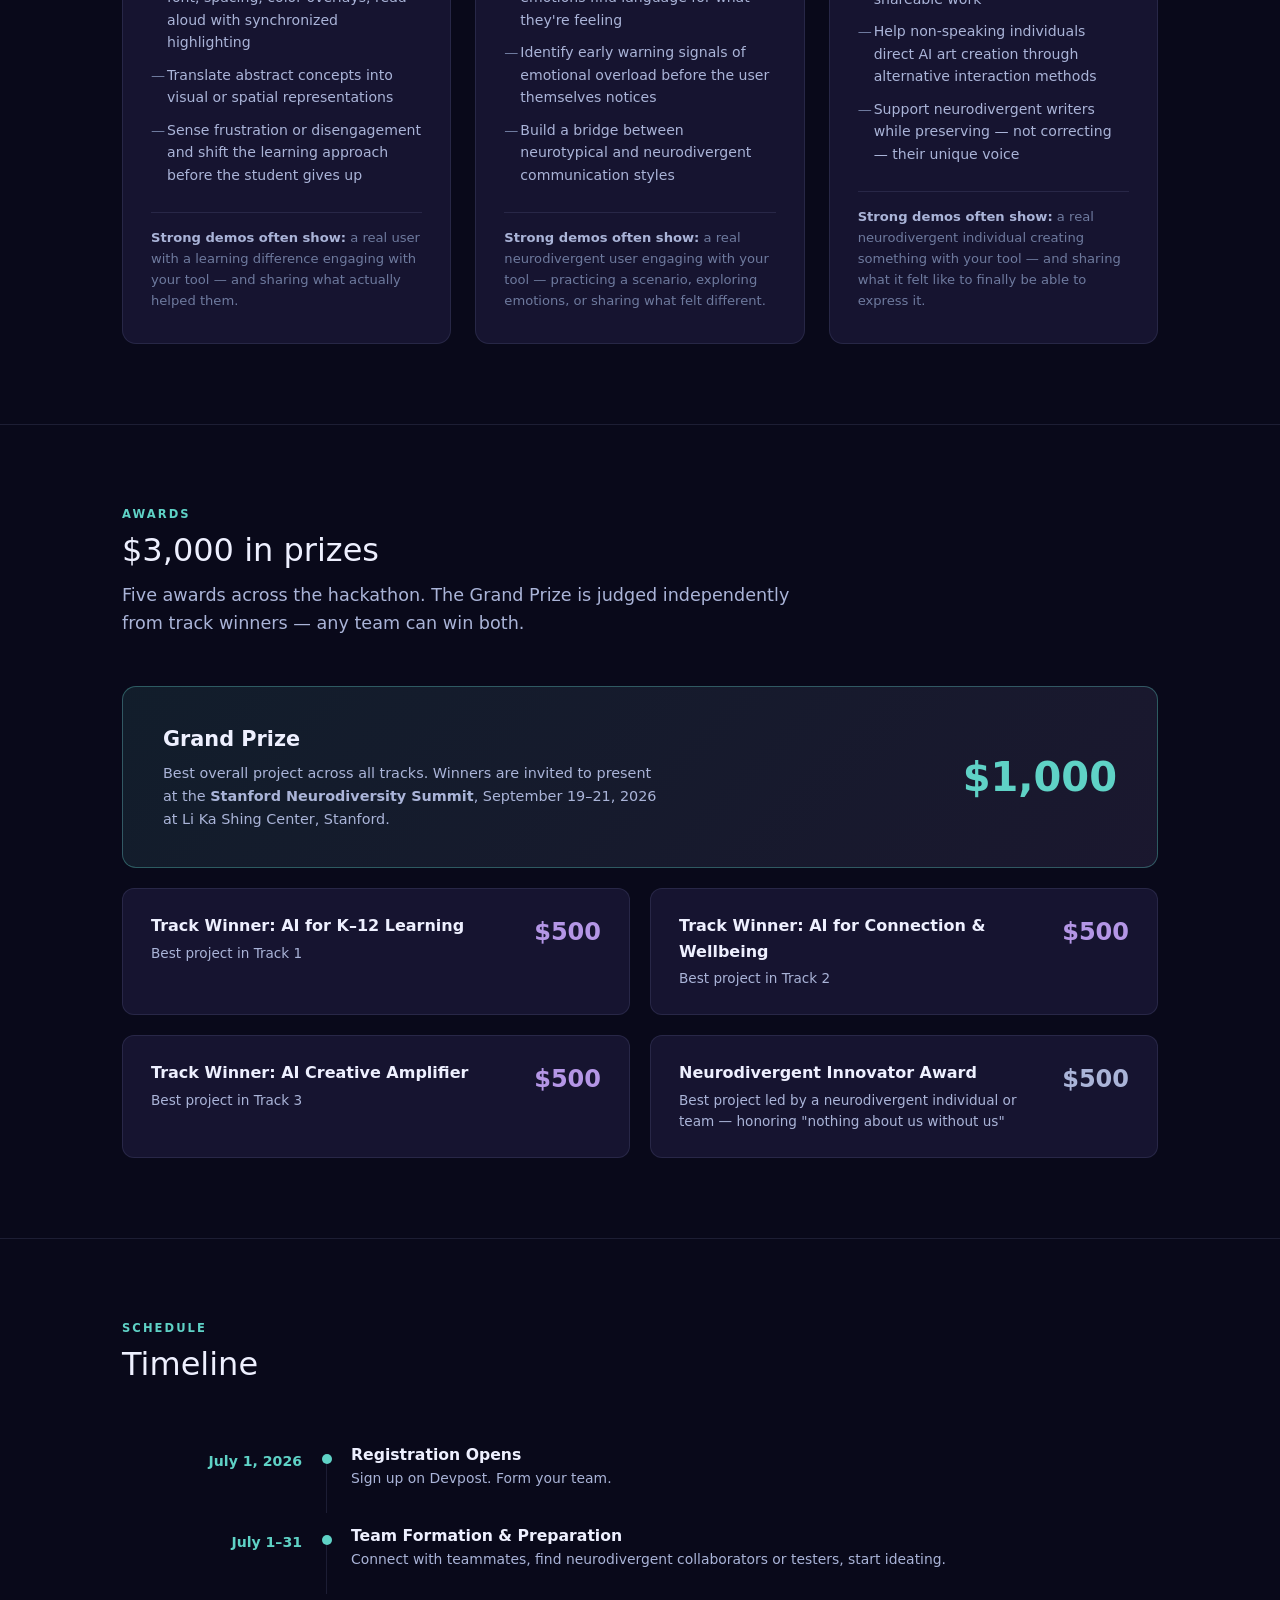
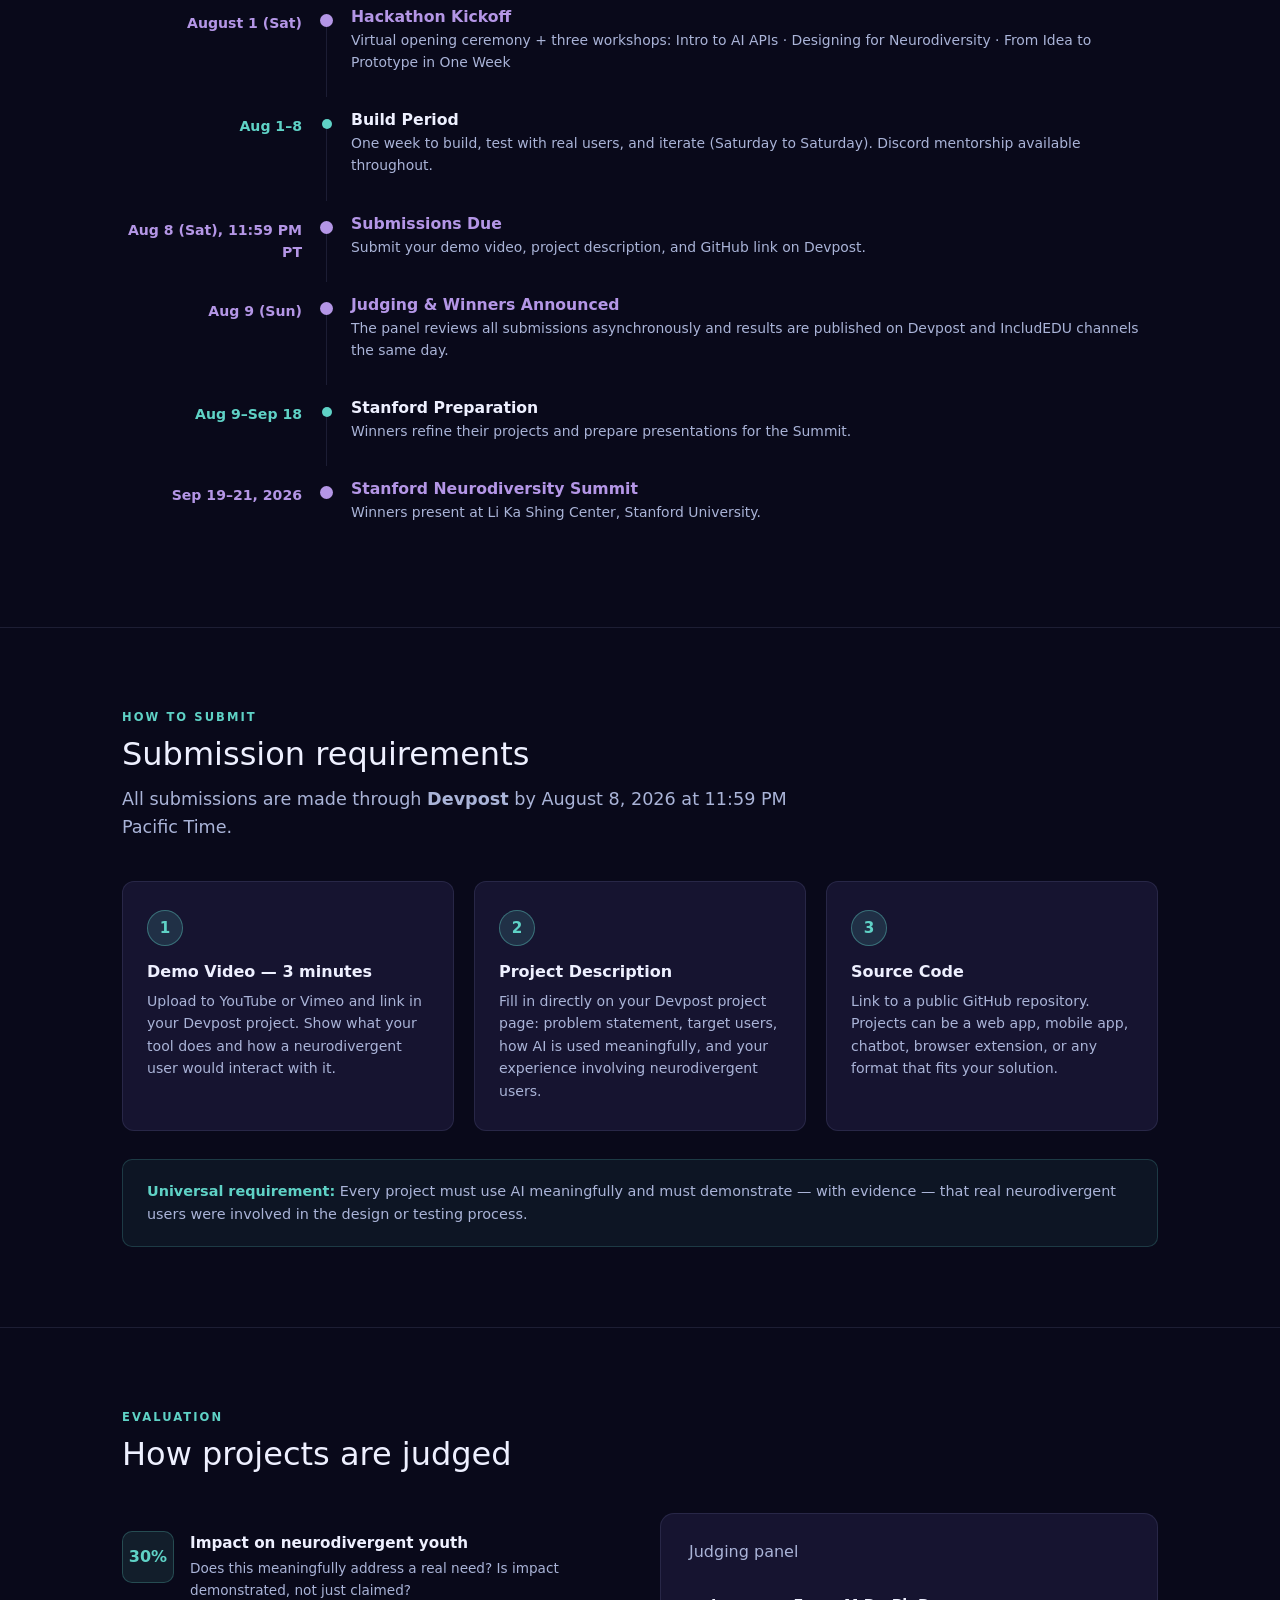
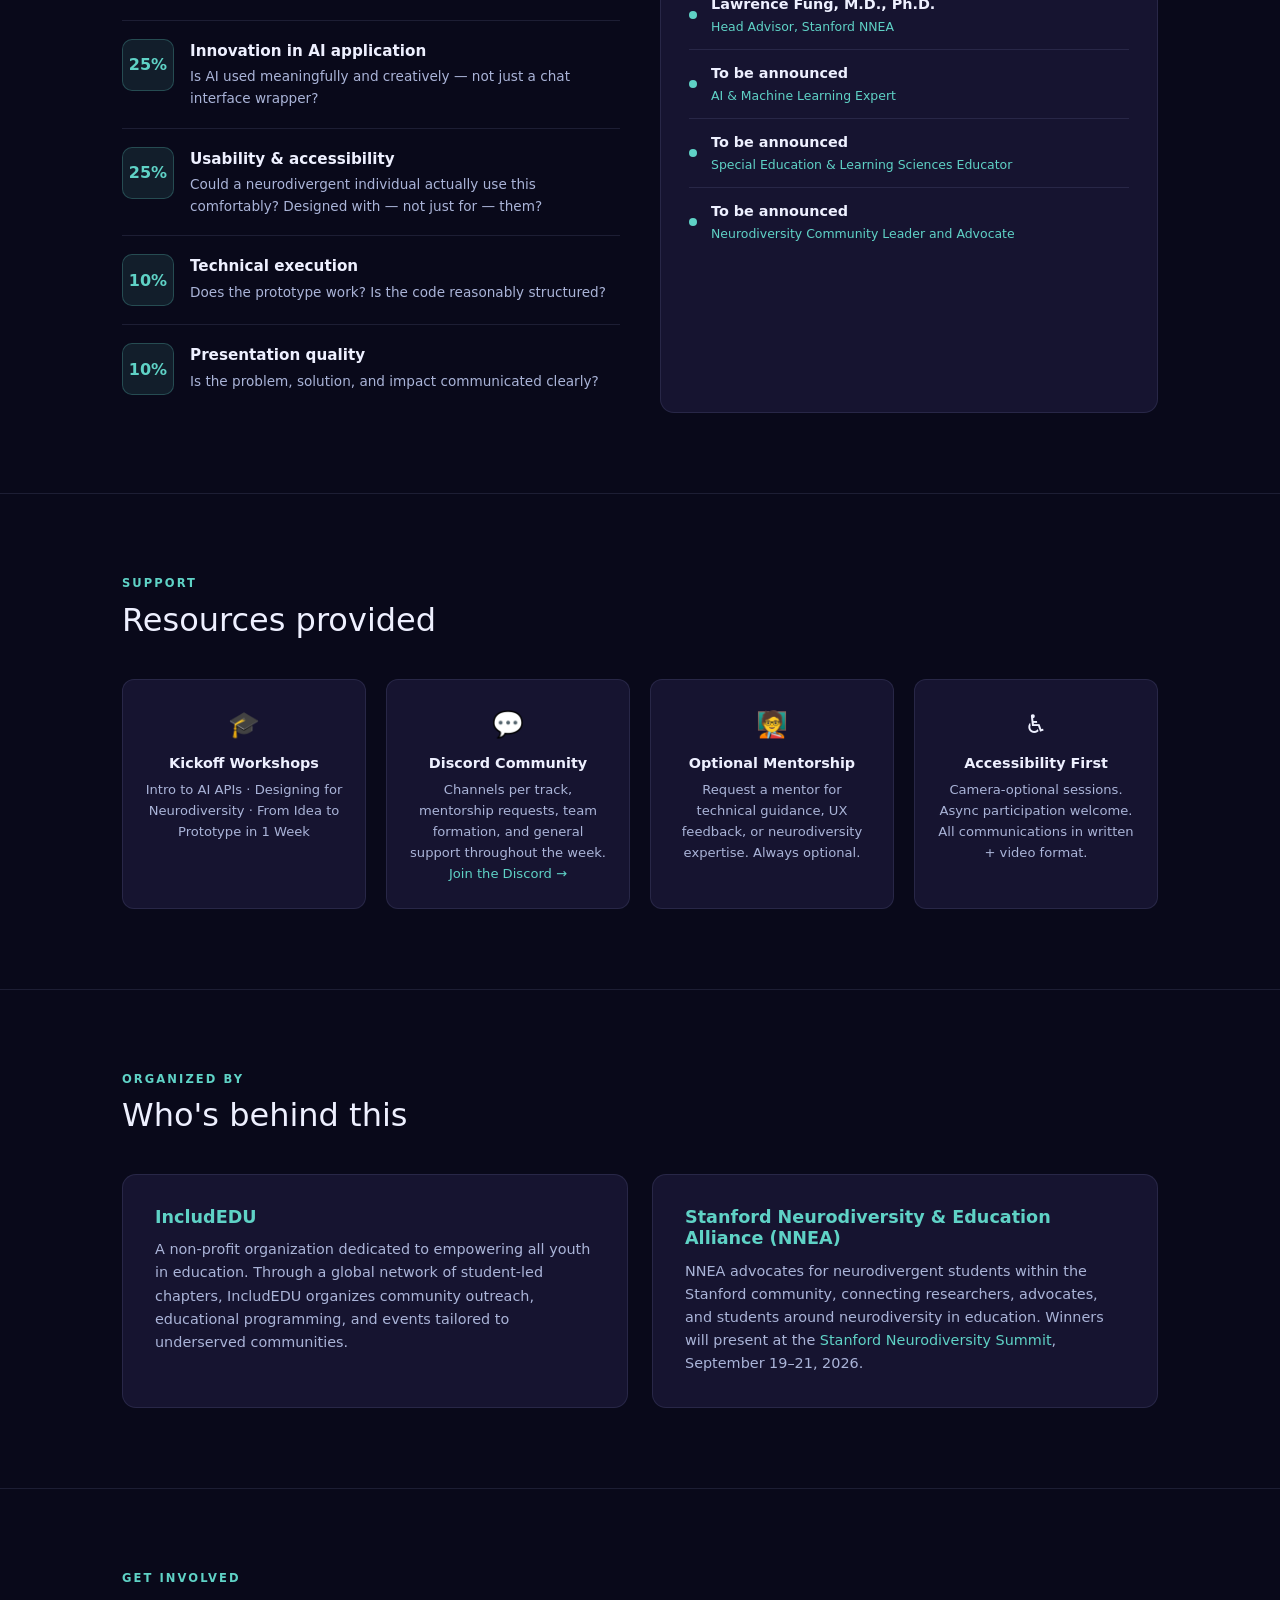
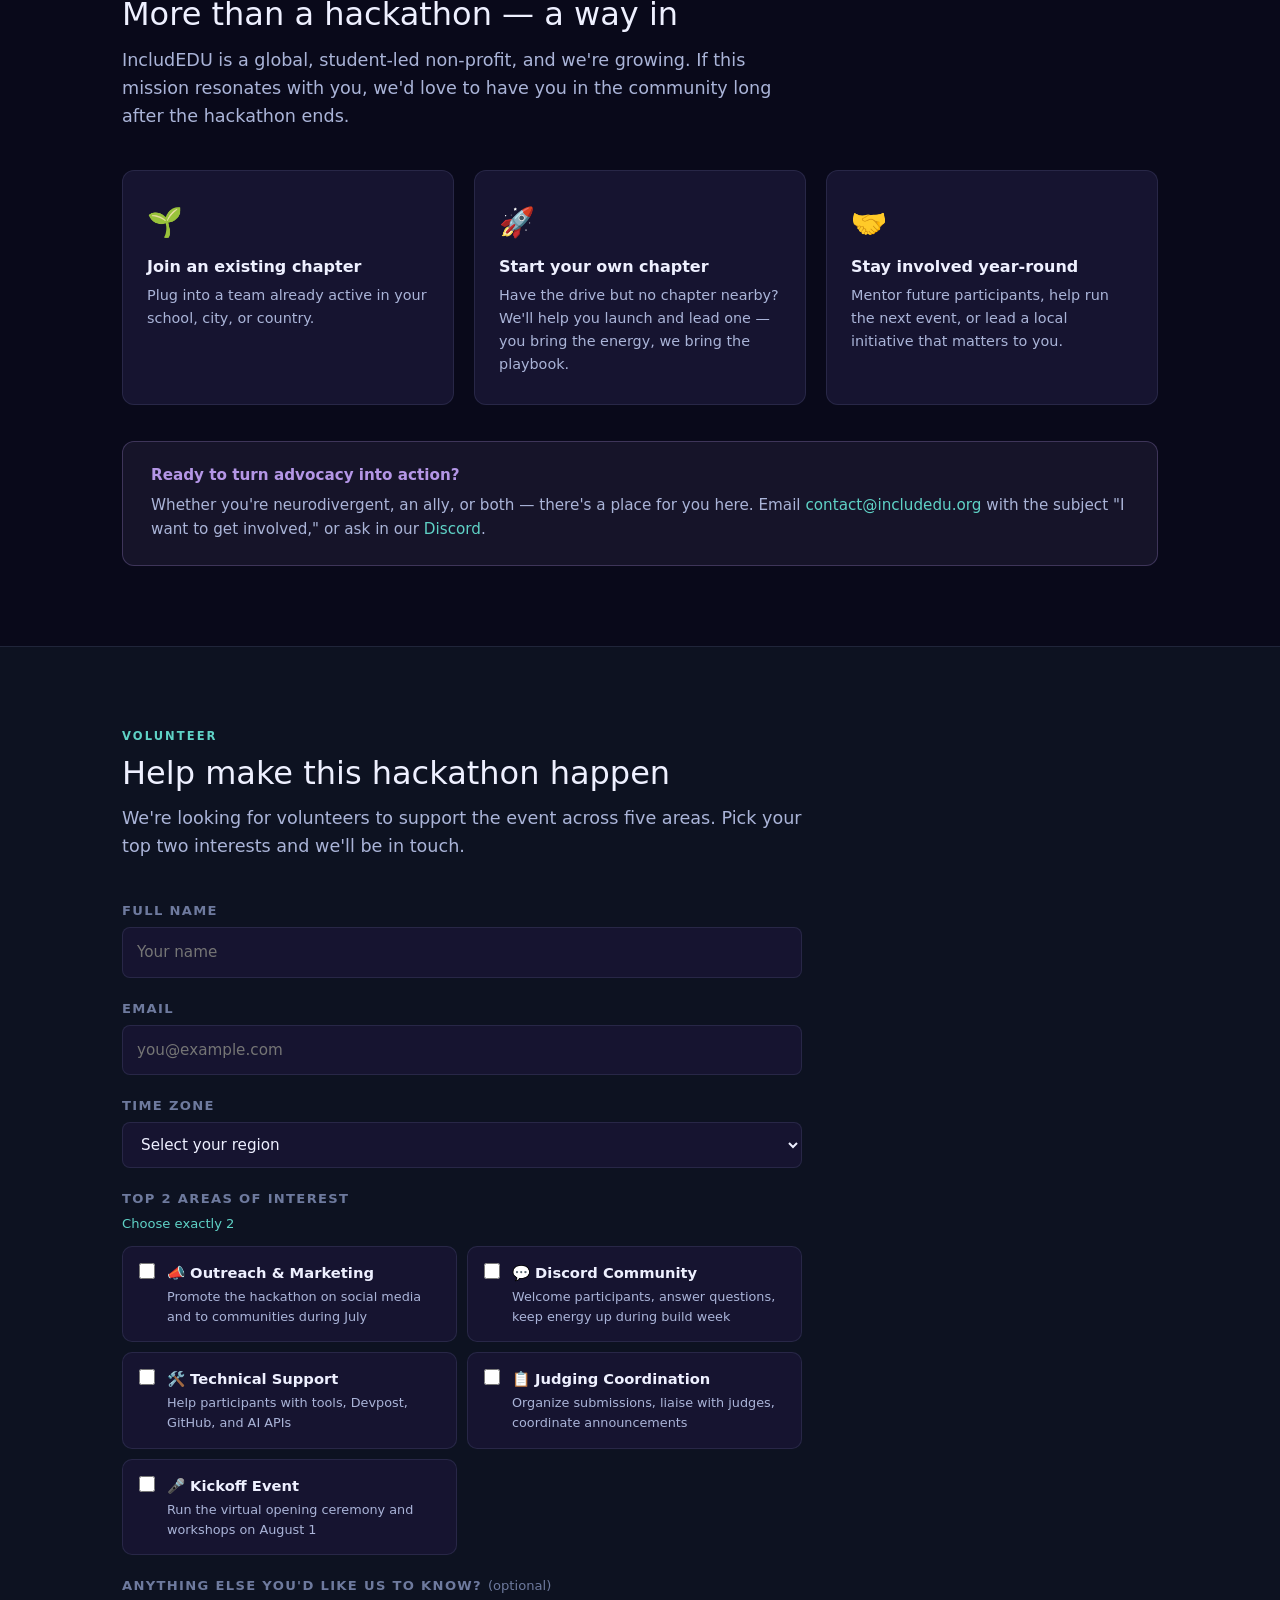
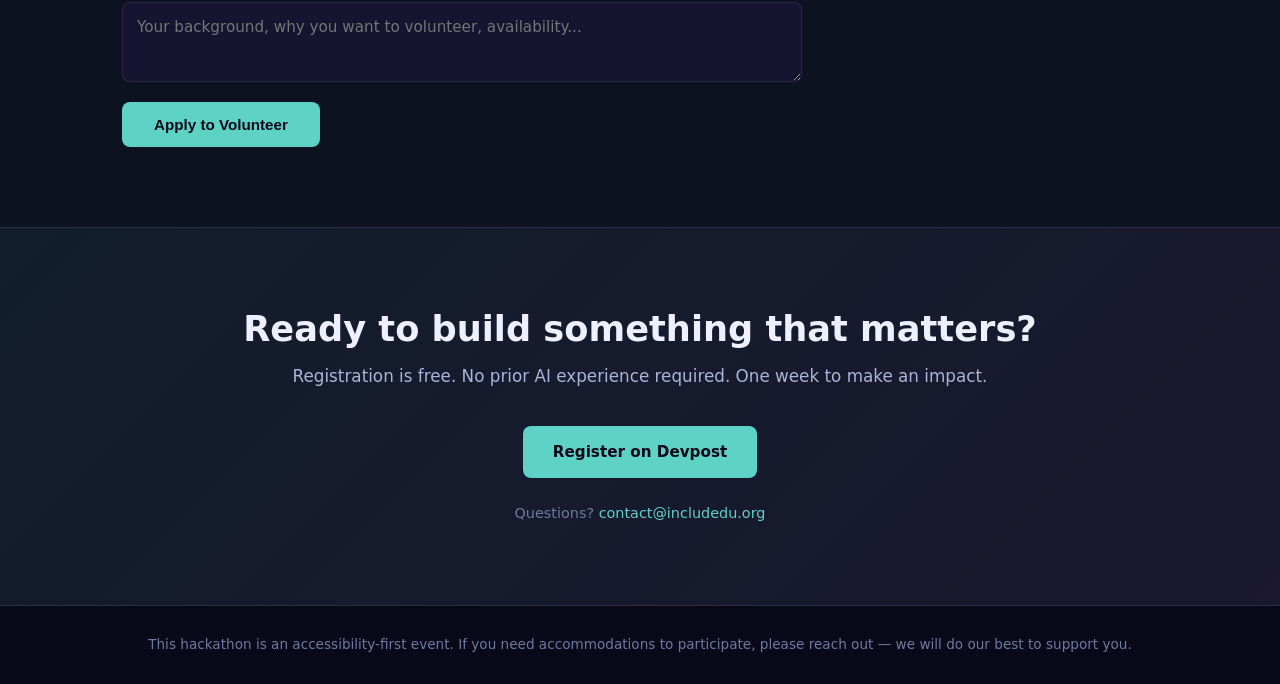
==== commit b033e274: "Hackathon: fix Devpost URL and update last judge title Co-Authored-By: Claude Sonnet 4.6 <noreply@an" ====
--- a/hackathon.html
+++ b/hackathon.html
@@ -445,7 +445,7 @@
       </div>
     </div>
 
-    <a href="https://includai--2026.devpost.com/" class="btn-primary" target="_blank">Register on Devpost</a>
+    <a href="https://includai-2026.devpost.com/" class="btn-primary" target="_blank">Register on Devpost</a>
     <a href="https://discord.gg/bEXbrJxvu" class="btn-outline" target="_blank">Join our Discord</a>
     <a href="#tracks" class="btn-outline">Explore Tracks</a>
     <a href="#volunteer" class="btn-outline" style="border-color:rgba(180,150,230,0.5);color:var(--lavender);">Volunteer</a>
@@ -810,7 +810,7 @@
           <div class="judge-dot"></div>
           <div>
             <div class="judge-role">To be announced</div>
-            <div class="judge-status">Neurodiversity Community Advocate</div>
+            <div class="judge-status">Neurodiversity Community Leader and Advocate</div>
           </div>
         </div>
       </div>
@@ -1012,7 +1012,7 @@
 <section class="cta-section">
   <h2>Ready to build something that matters?</h2>
   <p>Registration is free. No prior AI experience required. One week to make an impact.</p>
-  <a href="https://includai--2026.devpost.com/" class="btn-primary" target="_blank">Register on Devpost</a>
+  <a href="https://includai-2026.devpost.com/" class="btn-primary" target="_blank">Register on Devpost</a>
   <div class="contact">Questions? <a href="mailto:contact@includedu.org">contact@includedu.org</a></div>
 </section>
 
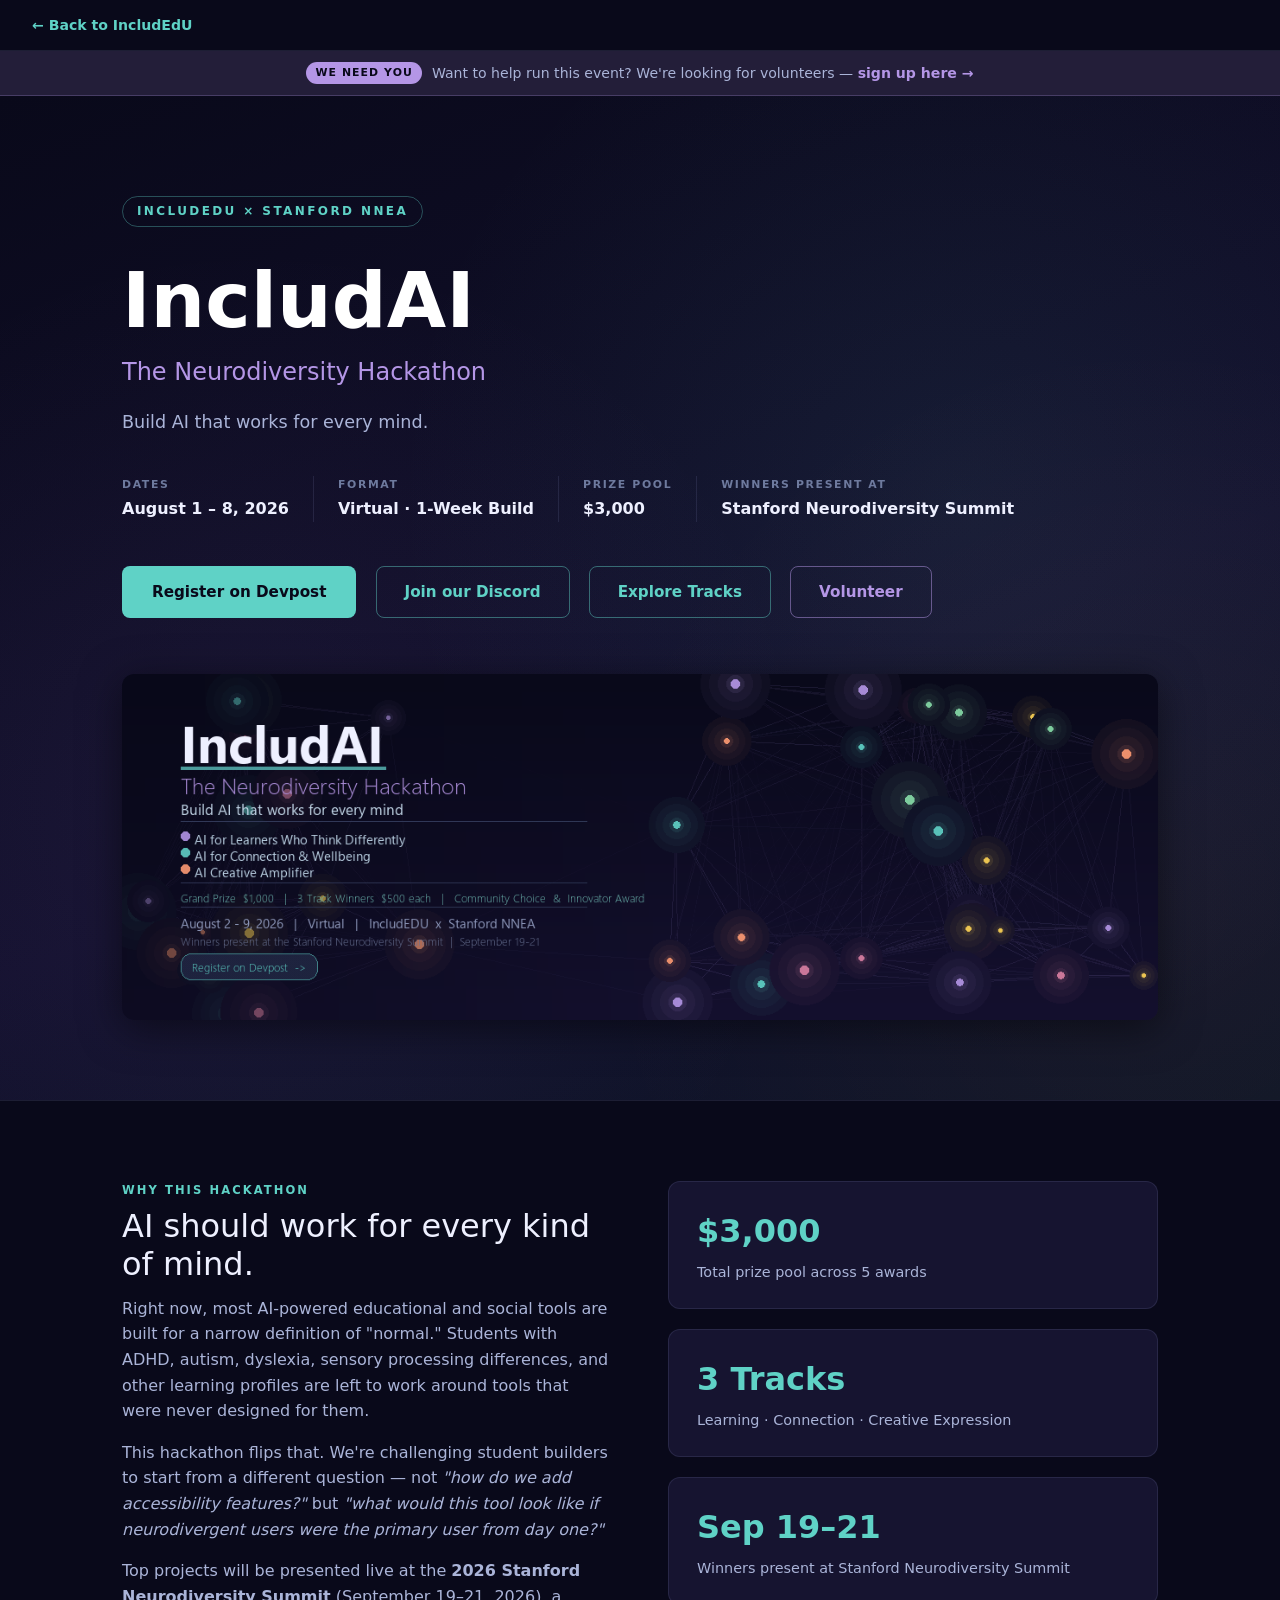
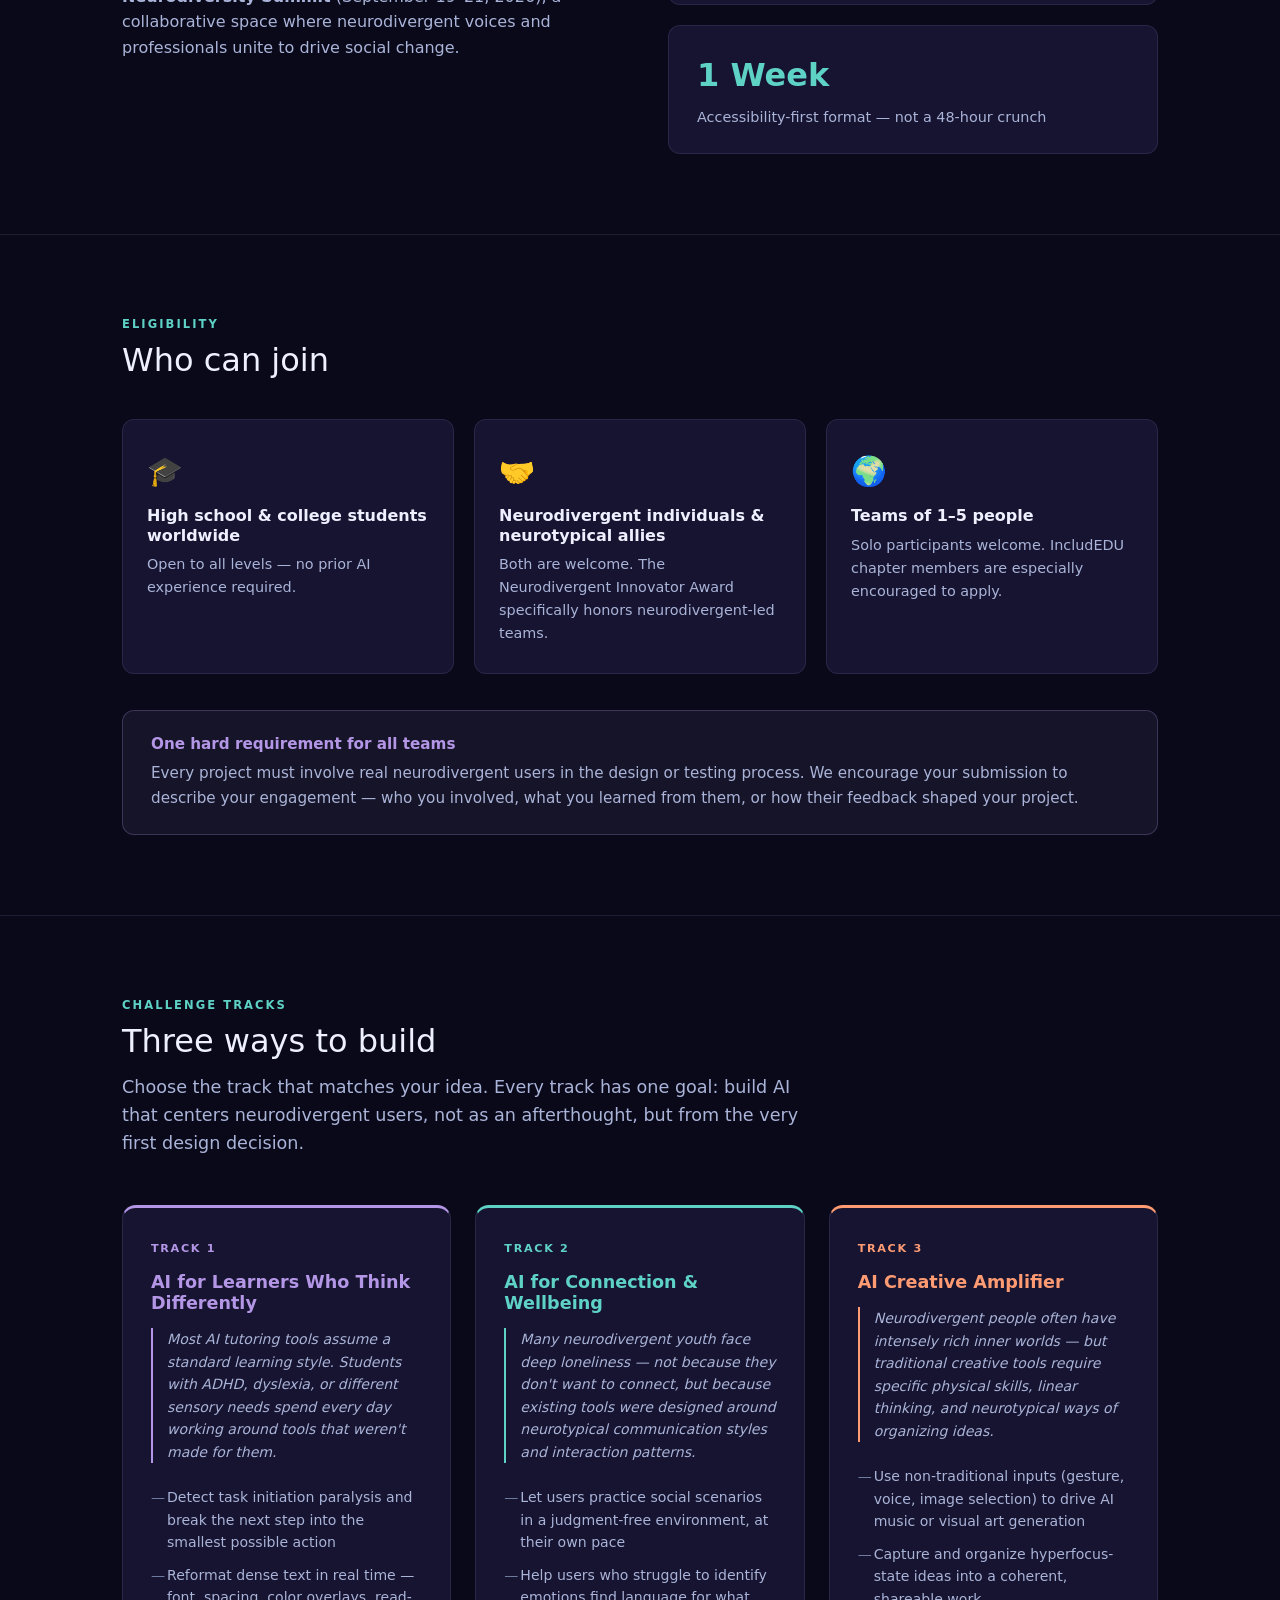
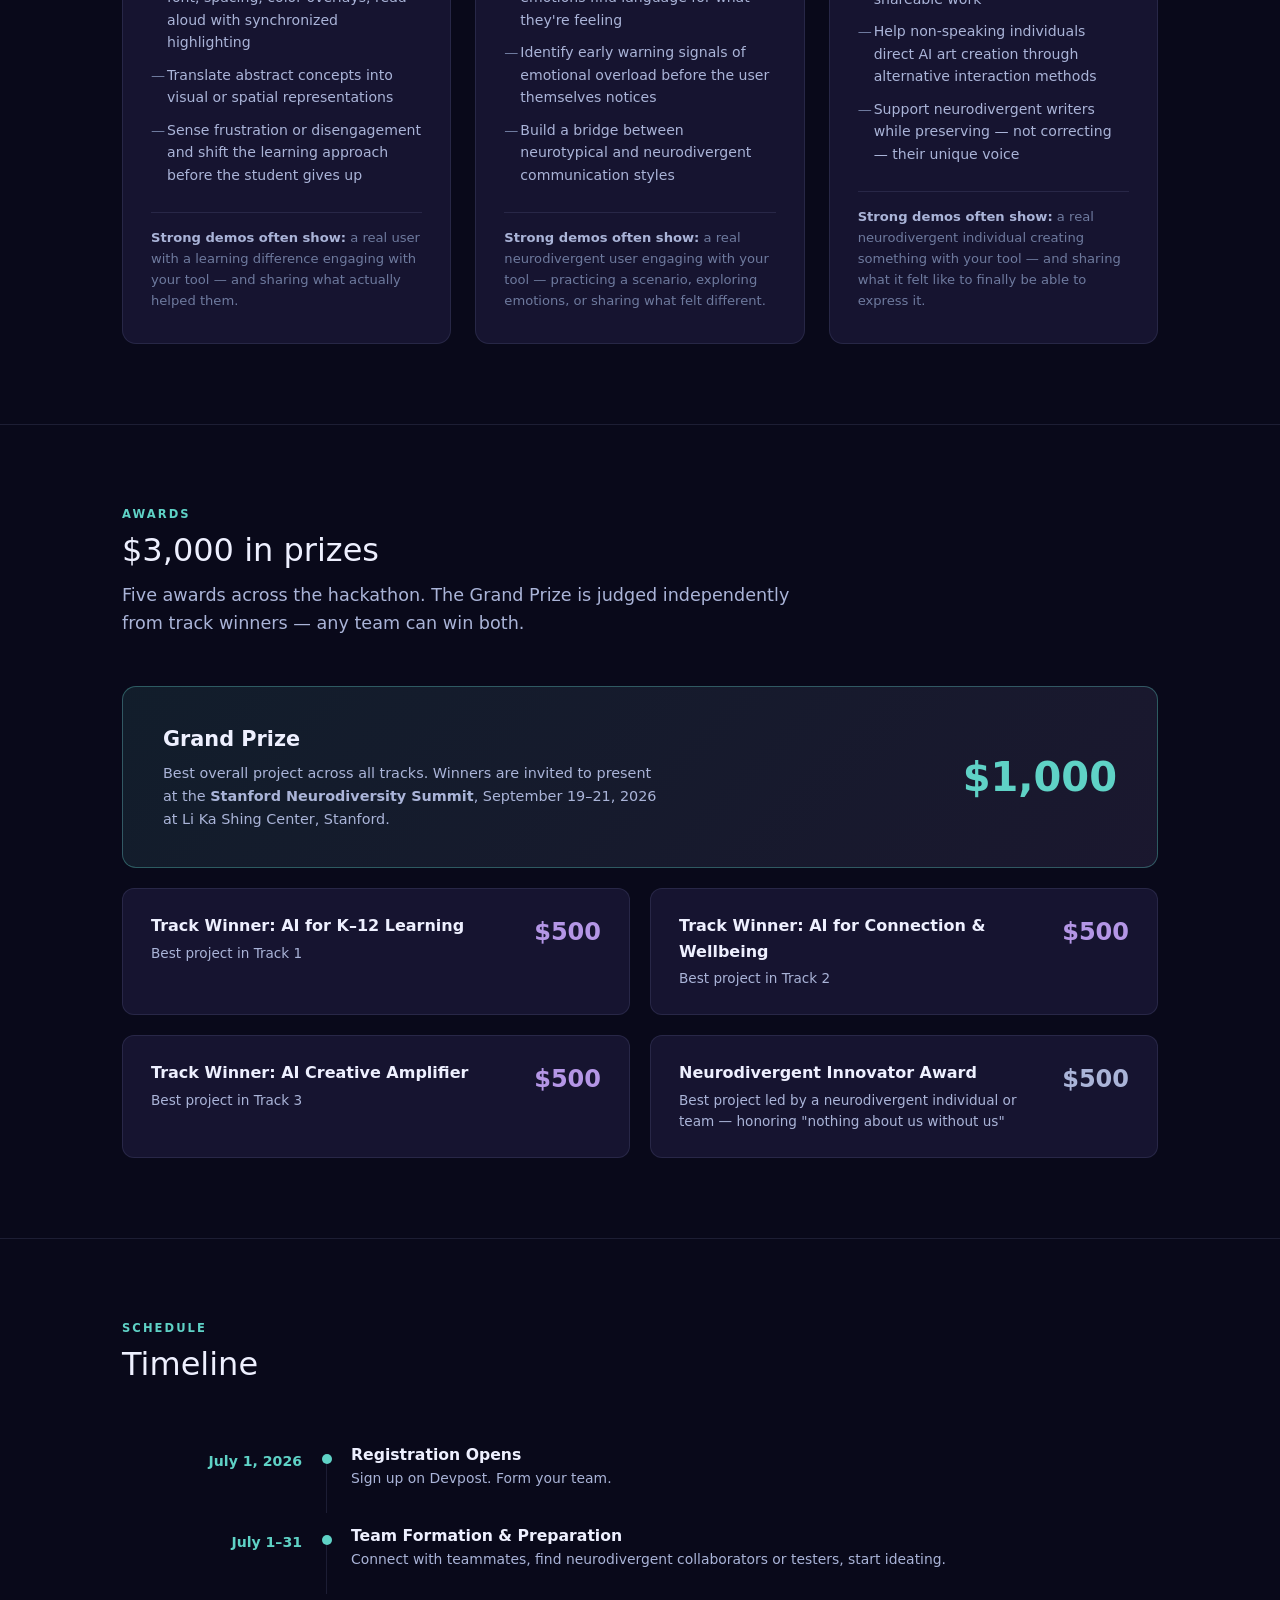
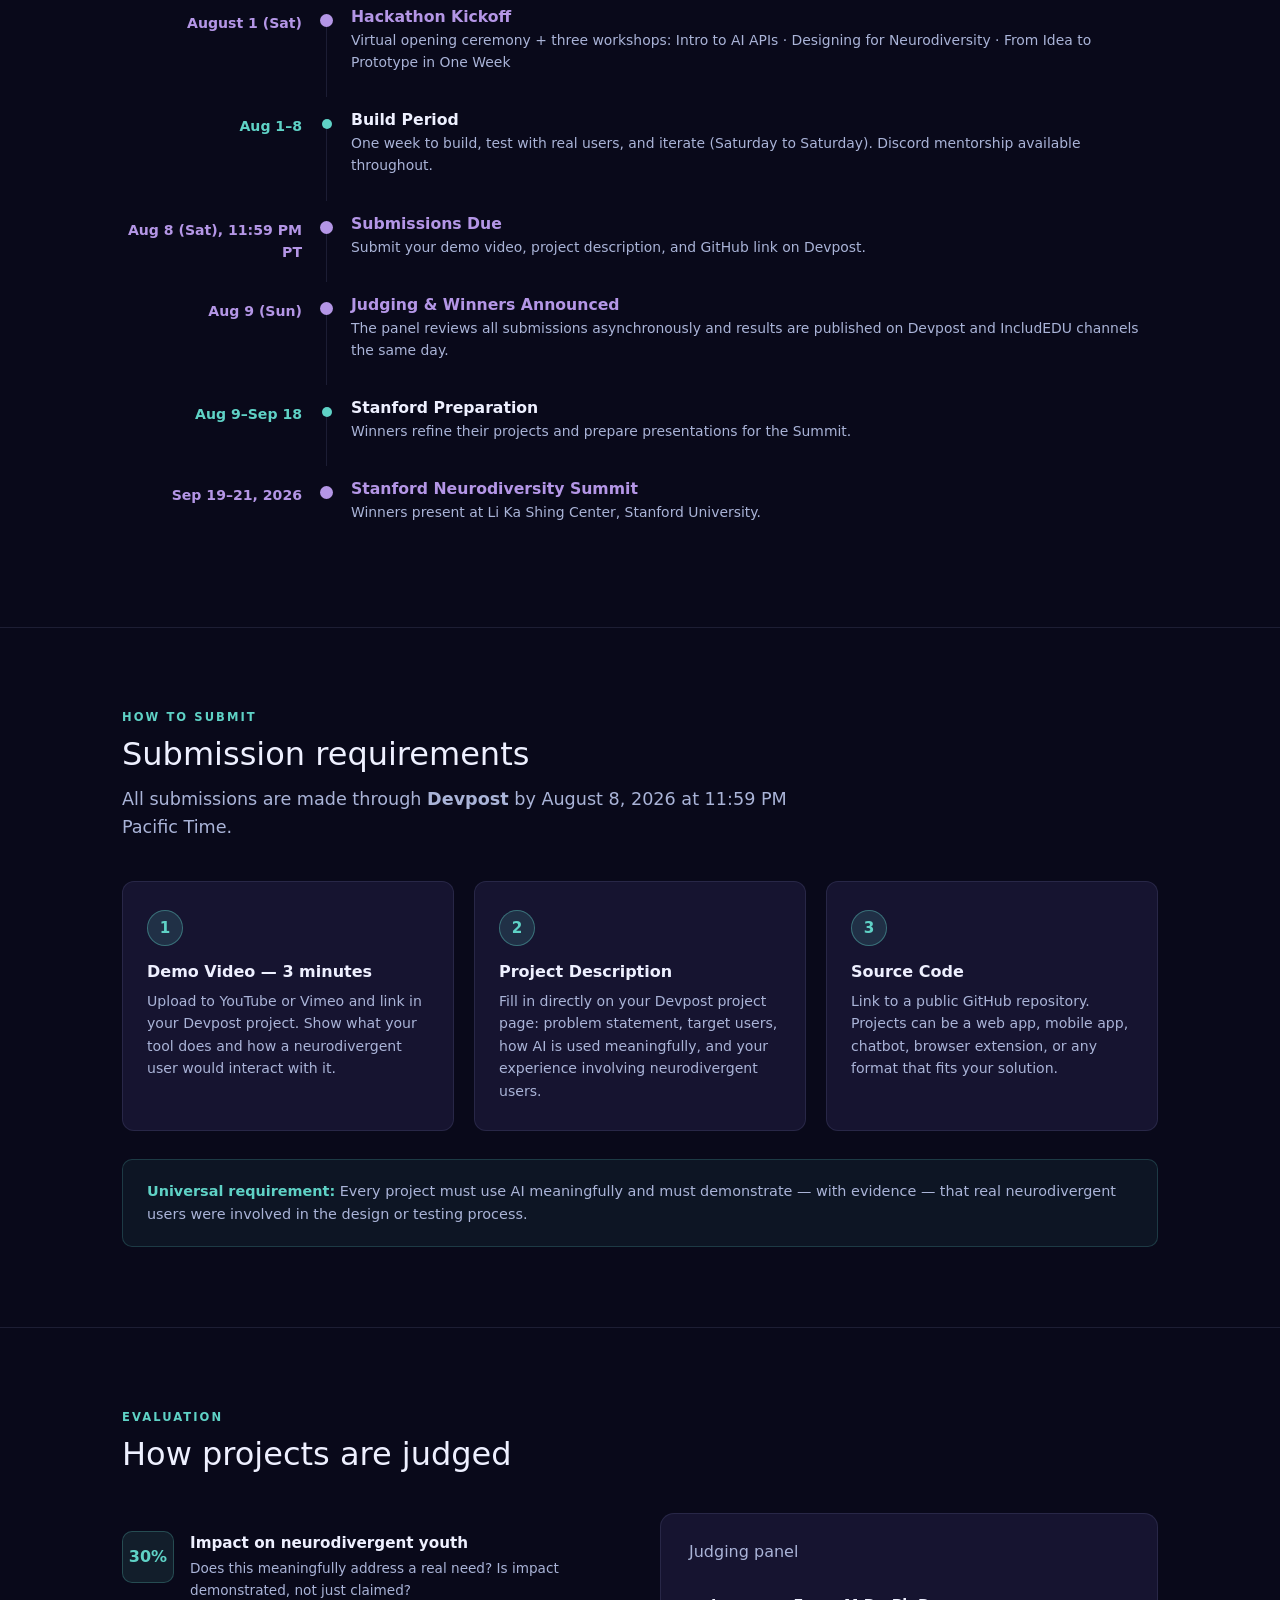
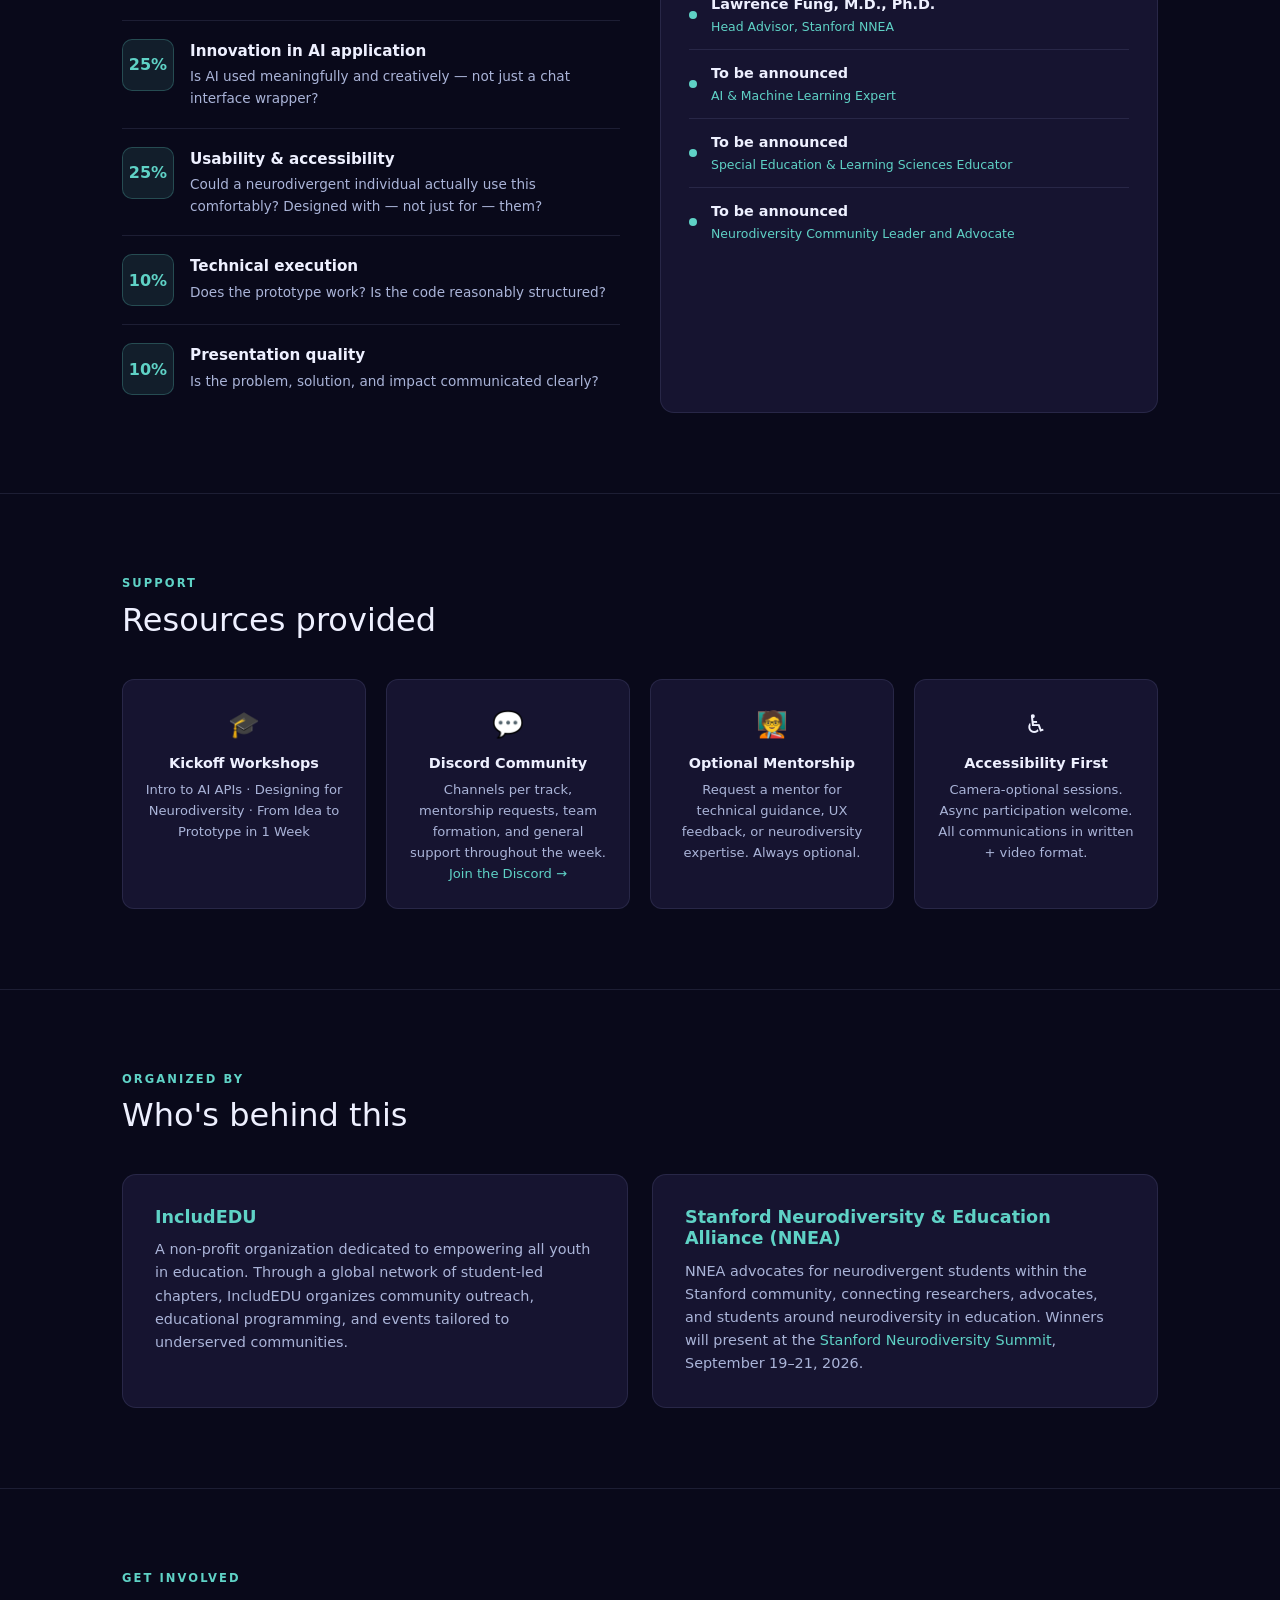
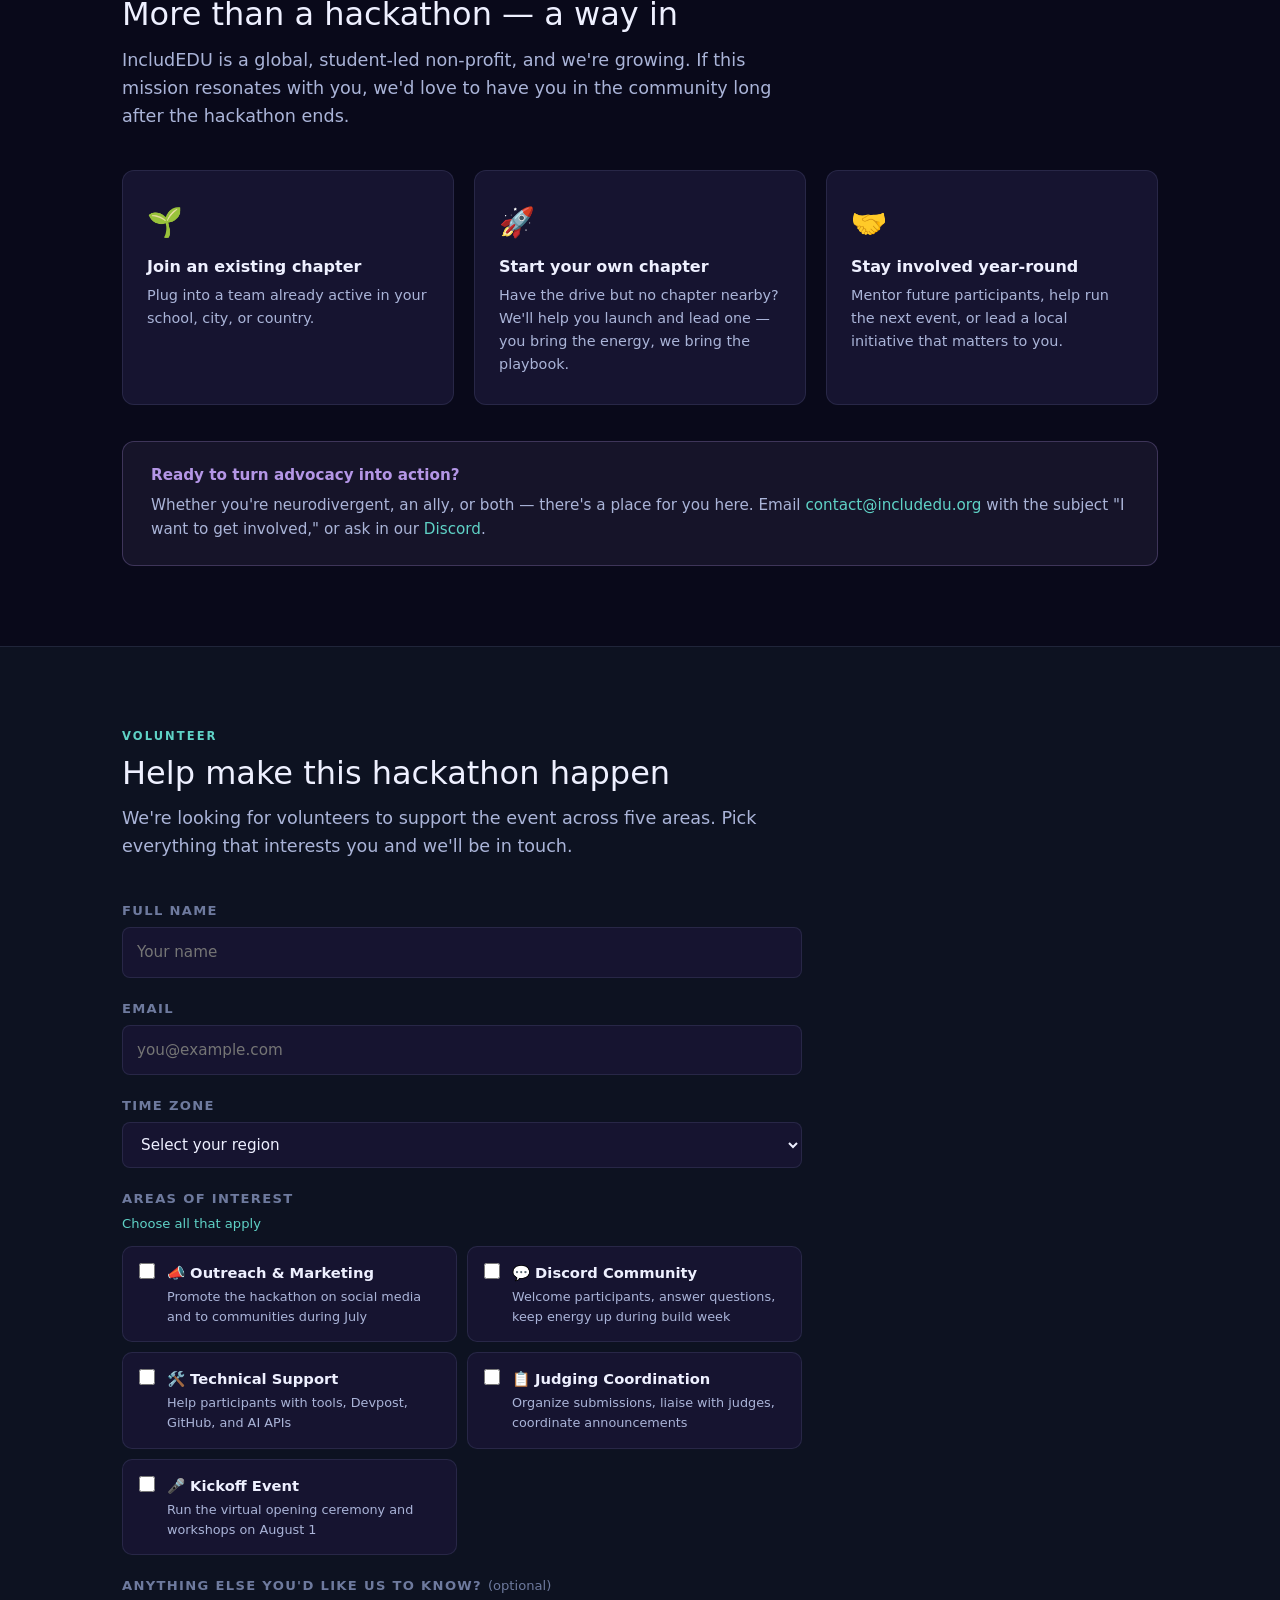
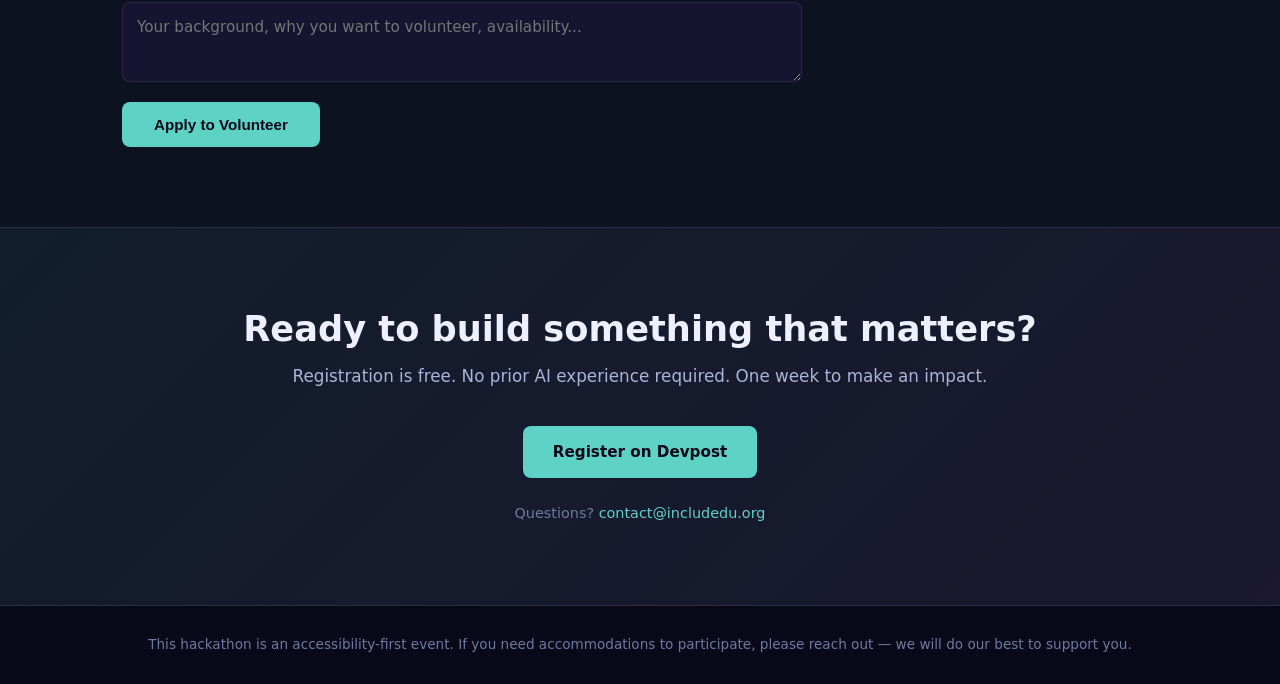
==== commit ce7a0221: "change volunteer options limit" ====
--- a/hackathon.html
+++ b/hackathon.html
@@ -903,7 +903,7 @@
   <div class="container">
     <div class="section-label">Volunteer</div>
     <h2>Help make this hackathon happen</h2>
-    <p class="lead">We're looking for volunteers to support the event across five areas. Pick your top two interests and we'll be in touch.</p>
+    <p class="lead">We're looking for volunteers to support the event across five areas. Pick everything that interests you and we'll be in touch.</p>
 
     <form class="vol-form" action="https://formspree.io/f/mnjkjawg" method="POST">
       <input type="hidden" name="Form Type" value="Volunteer Application — IncludAI Hackathon" />
@@ -929,8 +929,8 @@
       </div>
 
       <div>
-        <div class="vol-roles-label">Top 2 areas of interest</div>
-        <div class="vol-roles-hint">Choose exactly 2</div>
+        <div class="vol-roles-label">Areas of interest</div>
+        <div class="vol-roles-hint">Choose all that apply</div>
         <div class="vol-roles-grid" id="vol-roles">
           <label class="vol-role-option">
             <input type="checkbox" name="Role" value="Outreach &amp; Marketing" />
@@ -988,19 +988,13 @@
 
     boxes.forEach(function (cb) {
       cb.addEventListener('change', function () {
-        const checked = document.querySelectorAll('#vol-roles input:checked');
-        if (checked.length >= 2) {
-          boxes.forEach(function (b) { if (!b.checked) b.disabled = true; });
-        } else {
-          boxes.forEach(function (b) { b.disabled = false; });
-        }
         error.style.display = 'none';
       });
     });
 
     document.querySelector('.vol-form').addEventListener('submit', function (e) {
       const checked = document.querySelectorAll('#vol-roles input:checked');
-      if (checked.length !== 2) {
+      if (checked.length === 0) {
         e.preventDefault();
         error.style.display = 'block';
       }
